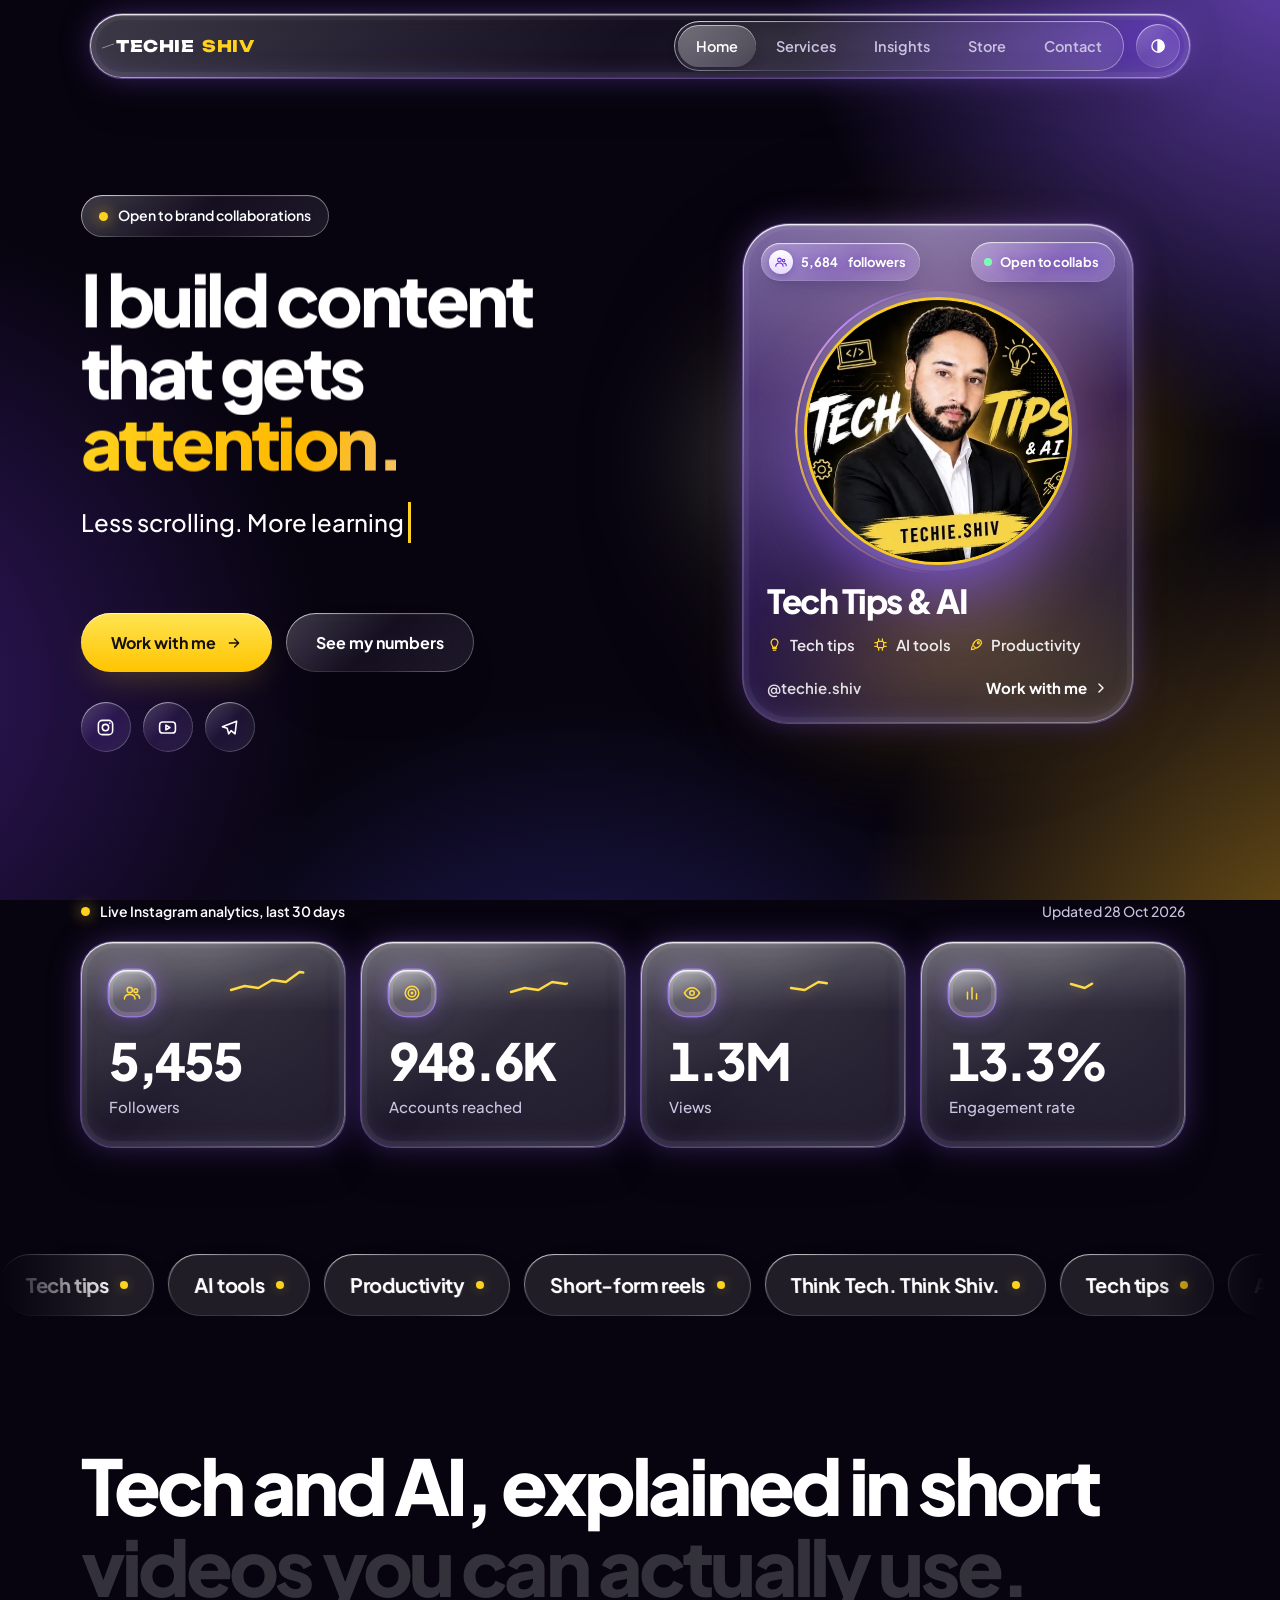
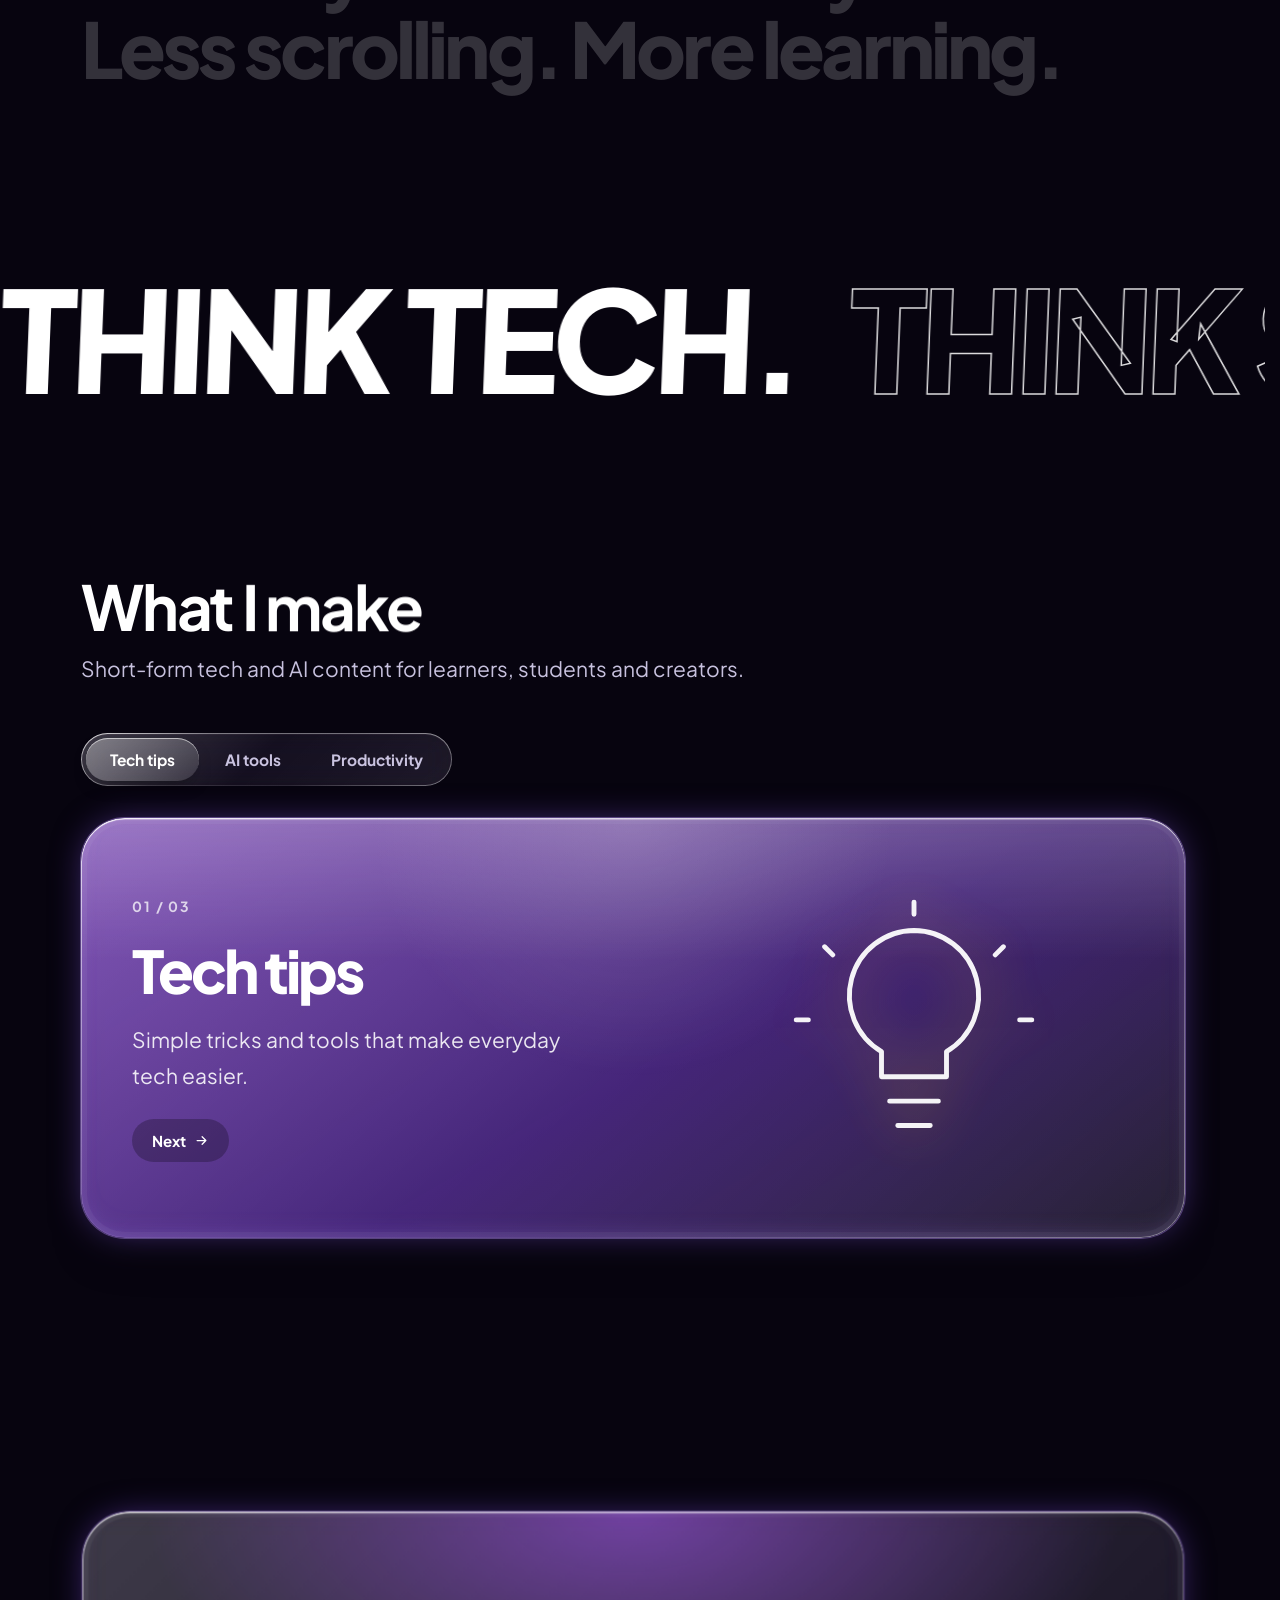
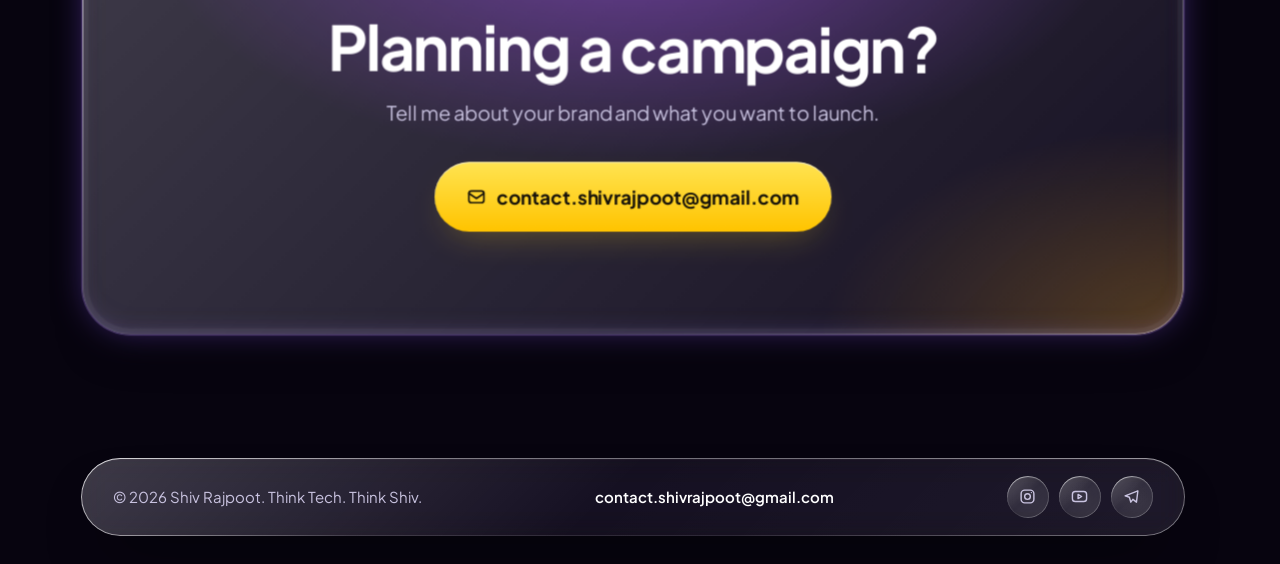
==== index.html @ 7a5e344d "Add files via upload" ====
<!DOCTYPE html>
<html lang="en" data-theme="dark">
<head>
<meta charset="UTF-8">
<meta name="viewport" content="width=device-width, initial-scale=1.0">
<title>TECHIE SHIV — Think Tech. Think Shiv.</title>
<meta name="description" content="Techie Shiv (Shiv Rajpoot) is a tech and AI content creator. Short-form tips, AI tools and productivity for learners, students and creators.">
<meta name="theme-color" content="#040208">
<meta name="author" content="Shiv Rajpoot">
<meta property="og:type" content="website">
<meta property="og:site_name" content="Techie Shiv">
<meta property="og:title" content="Techie Shiv — Think Tech. Think Shiv.">
<meta property="og:description" content="Tech and AI content creator. Short-form tips, AI tools and productivity. Open to brand collaborations.">
<meta name="twitter:card" content="summary">
<link rel="icon" href="[data-uri]">
<script type="application/ld+json">
{"@context":"https://schema.org","@type":"Person","name":"Shiv Rajpoot","alternateName":"Techie Shiv","jobTitle":"Tech and AI content creator",
 "description":"Tech and AI content creator sharing short-form tips, AI tools and productivity.",
 "sameAs":["https://www.instagram.com/techie.shiv/","https://www.youtube.com/@techie.shiv.","https://t.me/techie_shiv"]}
</script>

<link rel="preconnect" href="https://fonts.googleapis.com">
<link rel="preconnect" href="https://fonts.gstatic.com" crossorigin>
<link href="https://fonts.googleapis.com/css2?family=Plus+Jakarta+Sans:wght@400;500;600;700;800&family=Unbounded:wght@700;800&display=swap" rel="stylesheet">

<script>document.documentElement.className+=' js';</script>
<style>
/* ══════════ TOKENS ══════════ */
:root{
  --yellow:#FFD21F; --on-yellow:#15110A;
  --font:'Plus Jakarta Sans',system-ui,-apple-system,'Segoe UI',Roboto,sans-serif;
  --display:'Unbounded','Plus Jakarta Sans',system-ui,sans-serif;
  --wrap:1200px; --gutter:clamp(18px,5vw,48px);
  --ease:cubic-bezier(.22,.8,.22,1);
}
:root[data-theme="dark"]{
  --bg:#07040F; --bg2:#0B0714; --text:#FFFFFF; --muted:#C9C3E0; --purple:#8B5CF6; --accent:#FFD21F;
  --g1:rgba(255,255,255,.22); --g2:rgba(255,255,255,.055); --edge:rgba(255,255,255,.42);
  --card:rgba(255,255,255,.07); --card-b:rgba(255,255,255,.15); --pill:rgba(22,15,40,.5);
  --shadow:0 30px 60px -28px rgba(0,0,0,.8); --glow:rgba(139,92,246,.5); --glow-y:rgba(255,210,31,.32);
  --b1:rgba(157,107,255,1); --b2:rgba(217,70,239,.62); --b3:rgba(255,190,40,.72); --b4:rgba(70,95,255,.8);
  --tint-p:linear-gradient(150deg,rgba(176,108,255,.62),rgba(109,40,217,.42) 55%,rgba(255,255,255,.07));
  --tint-y:linear-gradient(150deg,rgba(255,214,64,.95),rgba(255,176,0,.88));
  --inkc:rgba(255,255,255,.3); --chart-a:#8B5CF6; --chart-b:#FFD21F;
}
:root[data-theme="light"]{
  --bg:#F5F1FF; --bg2:#ECE6FF; --text:#17122B; --muted:#5C5776; --purple:#6D28D9; --accent:#6D28D9;
  --g1:rgba(255,255,255,.82); --g2:rgba(255,255,255,.36); --edge:rgba(255,255,255,1);
  --card:rgba(255,255,255,.62); --card-b:rgba(80,50,160,.15); --pill:rgba(255,255,255,.66);
  --shadow:0 30px 60px -34px rgba(70,35,160,.42); --glow:rgba(109,40,217,.28); --glow-y:rgba(255,190,0,.4);
  --b1:rgba(167,139,250,.85); --b2:rgba(216,180,254,.75); --b3:rgba(253,224,71,.70); --b4:rgba(196,181,253,.8);
  --tint-p:linear-gradient(150deg,rgba(139,92,246,.88),rgba(109,40,217,.8) 60%,rgba(167,139,250,.7));
  --tint-y:linear-gradient(150deg,rgba(255,214,64,.98),rgba(255,184,0,.92));
  --inkc:rgba(40,20,110,.3); --chart-a:#6D28D9; --chart-b:#E5AE00;
}

/* ══════════ BASE ══════════ */
*{margin:0;padding:0;box-sizing:border-box}
html{-webkit-text-size-adjust:100%;overflow-x:clip;scroll-padding-top:90px}
html:not(.lenis){scroll-behavior:smooth}
html.lenis,html.lenis body{height:auto}
.lenis.lenis-smooth{scroll-behavior:auto!important}
.lenis.lenis-stopped{overflow:clip}
body{background:var(--bg);color:var(--text);font-family:var(--font);font-size:17px;line-height:1.7;overflow-x:hidden;min-height:100vh;
  display:flex;flex-direction:column;-webkit-font-smoothing:antialiased;transition:background .6s var(--ease),color .6s var(--ease)}
main{flex:1;position:relative;z-index:2}
img{max-width:100%;display:block}
a{color:inherit}
button{font-family:inherit}
::selection{background:rgba(139,92,246,.45);color:#fff}
:focus-visible{outline:3px solid var(--yellow);outline-offset:3px;border-radius:12px}
.wrap{max-width:var(--wrap);margin:0 auto;padding-inline:var(--gutter);position:relative}
h1,h2,h3{font-weight:700;letter-spacing:-.035em;line-height:1.08;text-wrap:balance}
h2{font-size:clamp(34px,5vw,62px);line-height:1.04}
h3{font-size:clamp(19px,1.9vw,24px);letter-spacing:-.02em;line-height:1.25}
p{text-wrap:pretty}
.lead{color:var(--muted);max-width:48ch;font-size:clamp(17px,1.7vw,21px);line-height:1.55}
.view[hidden]{display:none}
.off{display:none!important}
.skip{position:absolute;left:-999px;top:8px;z-index:500;background:var(--yellow);color:var(--on-yellow);padding:10px 16px;border-radius:10px;font-weight:700}
.skip:focus{left:12px}

/* ══════════ LIVING COLOUR FIELD (what the glass blurs) ══════════ */
.bg{position:fixed;inset:0;z-index:0;overflow:hidden;pointer-events:none;background:var(--bg);transition:background .6s var(--ease)}
.blob{position:absolute;border-radius:50%;will-change:translate,transform;
  translate:calc(var(--mx,0)*var(--k,24px)) calc(var(--my,0)*var(--k,24px) - var(--sy,0)*var(--s,.1)*1px)}
.b1{width:68vmax;height:68vmax;right:-24vmax;top:-28vmax;background:radial-gradient(circle,var(--b1),transparent 66%);--k:34px;--s:.16;animation:drift 28s ease-in-out infinite alternate}
.b2{width:58vmax;height:58vmax;left:-26vmax;top:34vh;background:radial-gradient(circle,var(--b2),transparent 66%);--k:-26px;--s:.08;animation:drift 34s ease-in-out infinite alternate-reverse}
.b3{width:50vmax;height:50vmax;right:-18vmax;bottom:-26vmax;background:radial-gradient(circle,var(--b3),transparent 66%);--k:22px;--s:.22;animation:drift 30s ease-in-out infinite alternate}
.b4{width:46vmax;height:46vmax;left:14vw;bottom:-30vmax;background:radial-gradient(circle,var(--b4),transparent 66%);--k:-18px;--s:.12;animation:drift 38s ease-in-out infinite alternate-reverse}
@keyframes drift{from{transform:translate(0,0) scale(1)}to{transform:translate(-5vmax,4vmax) scale(1.14)}}

/* ══════════ GLASS ══════════ */
.glass,.pill,.menu,.kpi,.tile,.product,.comment,.brief>div,.cta,.panel,.feat,.side,.handle,.status,.chips span,.chart-card,.row,.step,.seg,.links,#totop,.icon-btn,.ico,.btn-g{
  background:linear-gradient(135deg,var(--g1),var(--g2) 48%,rgba(255,255,255,.09));
  -webkit-backdrop-filter:blur(20px) saturate(180%);backdrop-filter:blur(20px) saturate(180%);
  box-shadow:inset 0 1px 1px var(--edge),inset 0 -1px 1px rgba(255,255,255,.07),var(--shadow);
}
.glass,.pill,.kpi,.tile,.product,.comment,.brief>div,.cta,.panel,.feat,.side,.handle,.status,.chart-card,.row,.step,.seg,.links,.chips span{position:relative}
.glass::before,.pill::before,.menu::before,.kpi::before,.tile::before,.product::before,.comment::before,.brief>div::before,.cta::before,.panel::before,.feat::before,.side::before,.handle::before,.status::before,.chips span::before,.chart-card::before,.row::before,.step::before,.seg::before,.links::before,#totop::before,.icon-btn::before,.ico::before,.btn-g::before{
  content:"";position:absolute;inset:0;border-radius:inherit;padding:1px;pointer-events:none;z-index:2;
  background:linear-gradient(140deg,rgba(255,255,255,.7),rgba(255,255,255,.08) 30%,rgba(255,255,255,.04) 62%,rgba(255,255,255,.38));
  -webkit-mask:linear-gradient(#000 0 0) content-box,linear-gradient(#000 0 0);-webkit-mask-composite:xor;mask:linear-gradient(#000 0 0) content-box exclude,linear-gradient(#000 0 0);mask-composite:exclude}
:root[data-theme="light"] .glass::before,:root[data-theme="light"] .pill::before,:root[data-theme="light"] .menu::before,:root[data-theme="light"] .kpi::before,:root[data-theme="light"] .tile::before,:root[data-theme="light"] .product::before,:root[data-theme="light"] .comment::before,:root[data-theme="light"] .brief>div::before,:root[data-theme="light"] .cta::before,:root[data-theme="light"] .panel::before,:root[data-theme="light"] .feat::before,:root[data-theme="light"] .side::before,:root[data-theme="light"] .handle::before,:root[data-theme="light"] .status::before,:root[data-theme="light"] .chips span::before,:root[data-theme="light"] .chart-card::before,:root[data-theme="light"] .row::before,:root[data-theme="light"] .step::before,:root[data-theme="light"] .seg::before,:root[data-theme="light"] .links::before{
  background:linear-gradient(140deg,#fff,rgba(120,80,220,.2) 35%,rgba(120,80,220,.1) 65%,rgba(255,255,255,.95))}
/* light that follows the pointer */
.glass::after,.kpi::after,.tile::after,.product::after,.comment::after,.brief>div::after,.panel::after,.feat::after,.row::after,.step::after,.cta::after,.pill::after{
  content:"";position:absolute;inset:0;border-radius:inherit;pointer-events:none;z-index:1;opacity:0;transition:opacity .5s var(--ease);
  background:radial-gradient(420px circle at var(--mx2,50%) var(--my2,0%),rgba(255,255,255,.2),transparent 62%)}
.glass:hover::after,.kpi:hover::after,.tile:hover::after,.product:hover::after,.comment:hover::after,.brief>div:hover::after,.panel:hover::after,.feat:hover::after,.row:hover::after,.step:hover::after,.cta:hover::after,.pill:hover::after{opacity:1}
.tint-p{background:var(--tint-p),linear-gradient(135deg,var(--g1),var(--g2))}
.tint-y{background:var(--tint-y);color:var(--on-yellow)}

/* ══════════ NAV ══════════ */
nav{position:fixed;top:14px;left:0;right:0;z-index:100;padding-inline:var(--gutter);pointer-events:none}
.pill{pointer-events:auto;max-width:1100px;margin:0 auto;height:64px;border-radius:999px;padding:0 10px 0 18px;display:flex;align-items:center;justify-content:space-between;gap:14px}
.logo{display:inline-flex;align-items:center;gap:.5em;text-decoration:none;white-space:nowrap;font-family:var(--display);font-weight:800;font-size:16px;letter-spacing:.035em;line-height:1}
.logo .mark{width:34px;height:34px;border-radius:50%;display:grid;place-items:center;margin-right:4px;background:linear-gradient(135deg,#FFE35C,#FFB800);box-shadow:0 8px 22px -6px var(--glow-y),inset 0 1px 0 rgba(255,255,255,.7);transition:transform .6s var(--ease)}
.logo .mark svg{width:18px;height:18px;fill:#15110A}
.logo:hover .mark{transform:rotate(-14deg) scale(1.08)}
.logo .lt{color:var(--text)}
.logo .ls{color:var(--yellow)}
:root[data-theme="light"] .logo .ls{color:#6D28D9}
.nav-r{display:flex;align-items:center;gap:clamp(8px,1.2vw,12px)}
.links{display:flex;gap:2px;padding:4px;border-radius:999px;box-shadow:inset 0 1px 1px var(--edge),inset 0 0 0 1px rgba(255,255,255,.05);-webkit-backdrop-filter:none;backdrop-filter:none;background:rgba(255,255,255,.06)}
:root[data-theme="light"] .links{background:rgba(109,40,217,.07)}
.ind{position:absolute;top:4px;bottom:4px;left:0;width:0;border-radius:999px;pointer-events:none;background:linear-gradient(145deg,rgba(255,255,255,.34),rgba(255,255,255,.12));box-shadow:inset 0 1px 0 rgba(255,255,255,.55),0 6px 16px -8px rgba(0,0,0,.5);transition:transform .7s var(--ease),width .7s var(--ease),opacity .4s;z-index:0}
:root[data-theme="light"] .ind{background:#fff;box-shadow:0 6px 18px -8px rgba(80,40,180,.4)}
.links a{position:relative;z-index:1;text-decoration:none;font-weight:600;font-size:14.5px;color:var(--muted);padding:9px 18px;border-radius:999px;transition:color .35s var(--ease)}
.links a:hover,.links a[aria-current="page"]{color:var(--text)}
.icon-btn{width:44px;height:44px;border-radius:50%;border:0;color:var(--text);display:grid;place-items:center;cursor:pointer;font-size:15px;position:relative;transition:background .3s}
.icon-btn:hover{background:rgba(255,255,255,.22)}
.burger{display:none}
.menu{display:none;position:fixed;top:90px;left:var(--gutter);right:var(--gutter);z-index:99;border-radius:30px;padding:8px 24px 14px}
.menu.open{display:block}
.menu a{display:block;padding:16px 0;border-bottom:1px solid var(--card-b);text-decoration:none;font-weight:700;font-size:20px;letter-spacing:-.02em}
.menu a:last-child{border-bottom:0}
.menu a[aria-current="page"]{color:var(--accent)}

/* ══════════ BUTTONS ══════════ */
.btn,.mail,.buy{display:inline-flex;align-items:center;justify-content:center;gap:10px;border:0;cursor:pointer;text-decoration:none;font-weight:700;border-radius:999px;position:relative;overflow:hidden;isolation:isolate;
  transition:background .4s var(--ease),box-shadow .4s var(--ease),scale .3s var(--ease)}
.btn{padding:16px 30px;font-size:16px}
.btn-y,.mail,.buy{background:linear-gradient(180deg,#FFE452,#FFC400);color:var(--on-yellow);box-shadow:0 14px 36px -14px var(--glow-y),inset 0 1px 0 rgba(255,255,255,.7)}
.btn-y:hover,.mail:hover,.buy:hover{box-shadow:0 18px 44px -12px var(--glow-y),inset 0 1px 0 rgba(255,255,255,.85)}
.btn-g{color:var(--text)}
.btn-g:hover{background:rgba(255,255,255,.22)}
.btn:active,.mail:active,.buy:active{scale:.96}
.btn-y::after,.mail::after,.buy::after{content:"";position:absolute;top:0;left:-70%;width:45%;height:100%;z-index:-1;pointer-events:none;background:linear-gradient(100deg,transparent,rgba(255,255,255,.7),transparent);transform:skewX(-20deg);transition:left 1s var(--ease)}
.btn-y:hover::after,.mail:hover::after,.buy:hover::after{left:135%}
.socials{display:flex;gap:12px}
.ico{width:50px;height:50px;border-radius:50%;display:grid;place-items:center;font-size:19px;text-decoration:none;position:relative;transition:color .3s var(--ease),background .3s}
.ico:hover{color:var(--accent);background:rgba(255,255,255,.22)}

/* ══════════ HERO ══════════ */
.hero{position:relative;min-height:100vh;min-height:100svh;display:flex;align-items:center;padding:clamp(112px,12vw,150px) 0 clamp(70px,8vw,110px)}
.hero-grid{display:grid;grid-template-columns:minmax(0,1.05fr) minmax(0,.95fr);gap:clamp(28px,5vw,72px);align-items:center;width:100%}
.status{display:inline-flex;align-items:center;gap:10px;padding:9px 18px;border-radius:999px;font-weight:600;font-size:14px;margin-bottom:26px}
.dot{width:9px;height:9px;border-radius:50%;background:var(--yellow);box-shadow:0 0 14px 3px var(--glow-y);animation:pulse 2.2s infinite}
@keyframes pulse{0%,100%{opacity:1}50%{opacity:.3}}
.hero h1{font-weight:800;letter-spacing:-.05em;line-height:1.0;font-size:clamp(46px,12vw,62px);margin-bottom:24px}
@media(min-width:900px){.hero h1{font-size:clamp(54px,5.6vw,84px)}}
.sw{display:inline-block;overflow:hidden;vertical-align:top;padding:.06em .03em .16em;margin:-.06em -.03em -.16em}
.sw-i{display:inline-block;will-change:transform}
.hero h1 .sw:last-child .sw-i{background:linear-gradient(100deg,#FFD21F 0%,#FFB800 30%,#E9D5FF 62%,#FFD21F 100%);background-size:240% 100%;-webkit-background-clip:text;background-clip:text;-webkit-text-fill-color:transparent;color:transparent;animation:shimmer 7s linear infinite}
:root[data-theme="light"] .hero h1 .sw:last-child .sw-i{background-image:linear-gradient(100deg,#6D28D9,#8B5CF6 35%,#D4A000 70%,#6D28D9)}
@keyframes shimmer{to{background-position:240% 0}}
.type{min-height:3.3em;font-size:clamp(18px,2vw,24px);font-weight:500;color:var(--muted);margin-bottom:32px;display:flex;align-items:flex-start}
.type span{border-right:3px solid var(--yellow);padding-right:4px;animation:caret .8s step-end infinite;color:var(--text)}
@keyframes caret{50%{border-color:transparent}}
.hero-actions{display:flex;flex-wrap:wrap;gap:14px;margin-bottom:30px}

/* featured portrait card (carousel look) */
.deck{position:relative;display:grid;place-items:center;min-height:clamp(440px,44vw,620px);perspective:1200px}
.ambient{position:absolute;width:92%;aspect-ratio:1;border-radius:50%;background:url("profile-round.png") center/cover;filter:blur(64px) saturate(1.7);opacity:.6;pointer-events:none}
.feat{position:relative;z-index:3;width:min(100%,390px);border-radius:46px;padding:18px 18px 22px;display:flex;flex-direction:column;gap:18px;will-change:transform}
.feat-top{display:flex;justify-content:space-between;align-items:center;position:relative;z-index:3}
.feat-count{display:inline-flex;align-items:center;gap:8px;padding:7px 14px 7px 8px;border-radius:999px;background:rgba(0,0,0,.28);font-size:13px;font-weight:700}
.feat-count i{width:24px;height:24px;border-radius:50%;display:grid;place-items:center;background:#fff;color:#7C3AED;font-size:11px}
.pill-w{background:#fff;color:#15110A;font-weight:700;font-size:13px;padding:7px 15px;border-radius:999px;box-shadow:0 6px 16px -6px rgba(0,0,0,.5)}
.feat-photo{position:relative;z-index:3;width:74%;margin:0 auto;aspect-ratio:1;border-radius:50%;overflow:hidden;background:#000;box-shadow:0 0 0 3px rgba(255,210,31,.95),0 0 0 9px rgba(255,255,255,.1),0 30px 70px -10px rgba(139,92,246,.8)}
.feat-photo img{width:100%;height:100%;object-fit:cover}
.feat-body{position:relative;z-index:3;padding:0 6px}
.feat-body h3{font-size:clamp(26px,2.6vw,34px);letter-spacing:-.045em;font-weight:800;margin-bottom:10px;color:#fff}
.feat-meta{display:flex;flex-wrap:wrap;gap:8px 18px;font-size:15px;font-weight:600;color:rgba(255,255,255,.9)}
.feat-meta span{display:inline-flex;align-items:center;gap:7px}
.feat-meta i{color:var(--yellow)}
.feat-foot{position:relative;z-index:3;display:flex;justify-content:space-between;align-items:center;padding:0 6px;font-weight:600;font-size:15px;color:rgba(255,255,255,.85)}
.feat-foot a{display:inline-flex;align-items:center;gap:6px;color:#fff;text-decoration:none;font-weight:700}
.feat-foot a:hover{color:var(--yellow)}
.side{position:absolute;z-index:2;width:44%;border-radius:36px;padding:20px 22px;display:flex;flex-direction:column;gap:2px;animation:floaty 8s ease-in-out infinite}
.side small{font-size:13px;color:var(--muted);font-weight:600}
.side b{font-size:clamp(24px,2.6vw,34px);font-weight:800;letter-spacing:-.04em;font-variant-numeric:tabular-nums}
.side i{width:38px;height:38px;border-radius:50%;display:grid;place-items:center;margin-bottom:10px;background:rgba(255,255,255,.14);color:var(--yellow);font-size:15px}
.side-l{left:-4%;top:12%;rotate:-7deg}
.side-r{right:-4%;bottom:10%;rotate:6deg;animation-delay:-4s}
@keyframes floaty{0%,100%{translate:0 0}50%{translate:0 -14px}}
.handle{display:inline-flex;align-items:center;gap:10px;padding:11px 20px;border-radius:999px;font-weight:600;font-size:15px;text-decoration:none}

/* ══════════ HOME SECTIONS ══════════ */
.home-sec{padding:clamp(64px,9vw,128px) 0;position:relative}
.kpi-strip{position:relative;z-index:3;padding-bottom:clamp(10px,3vw,30px)}
.kpi-head{display:flex;flex-wrap:wrap;justify-content:space-between;align-items:center;gap:8px 16px;margin-bottom:18px;font-size:14px;font-weight:600}
.live{display:inline-flex;align-items:center;gap:10px}
.updated{color:var(--muted);font-size:14px;margin-top:16px;font-weight:500}
.kpis{display:grid;grid-template-columns:repeat(4,minmax(0,1fr));gap:16px}
.kpi{display:flex;flex-direction:column;gap:6px;min-width:0;padding:clamp(20px,2.4vw,28px);border-radius:32px}
.k-ico{width:46px;height:46px;border-radius:50%;display:grid;place-items:center;margin-bottom:12px;background:rgba(255,255,255,.12);color:var(--accent);box-shadow:inset 0 1px 0 var(--edge);font-size:17px}
.kpi strong{font-weight:800;font-size:clamp(32px,4vw,54px);letter-spacing:-.045em;line-height:1.05;font-variant-numeric:tabular-nums}
.k-l{color:var(--muted);font-size:15px;font-weight:500}

.chips{overflow:hidden;padding:clamp(40px,6vw,80px) 0 0;-webkit-mask:linear-gradient(90deg,transparent,#000 9%,#000 91%,transparent);mask:linear-gradient(90deg,transparent,#000 9%,#000 91%,transparent)}
.chips-track{display:flex;gap:14px;width:max-content;animation:marquee 46s linear infinite}
.chips:hover .chips-track{animation-play-state:paused}
@keyframes marquee{to{transform:translateX(-50%)}}
.chips span{display:inline-flex;align-items:center;gap:12px;white-space:nowrap;padding:14px 26px;border-radius:999px;font-weight:700;font-size:clamp(16px,1.6vw,20px);letter-spacing:-.02em}
.chips span::after{content:"";width:8px;height:8px;border-radius:50%;background:var(--yellow);box-shadow:0 0 12px var(--glow-y);position:static;inset:auto;padding:0;background-clip:border-box;-webkit-mask:none;mask:none;z-index:auto}

.statement{padding:clamp(70px,10vw,150px) 0}
.big{font-size:clamp(34px,6vw,86px);font-weight:800;letter-spacing:-.05em;line-height:1.06;max-width:21ch;text-wrap:balance}
.big .wd{opacity:.18}

/* tabbed "what I make" */
.seg{display:inline-flex;gap:2px;padding:5px;border-radius:999px;margin-bottom:clamp(20px,3vw,32px);max-width:100%}
.seg-ind{position:absolute;top:5px;bottom:5px;left:0;width:0;border-radius:999px;background:linear-gradient(145deg,rgba(255,255,255,.36),rgba(255,255,255,.12));box-shadow:inset 0 1px 0 rgba(255,255,255,.6),0 8px 18px -8px rgba(0,0,0,.5);transition:transform .7s var(--ease),width .7s var(--ease);z-index:0}
:root[data-theme="light"] .seg-ind{background:#fff;box-shadow:0 8px 20px -8px rgba(80,40,180,.45)}
.seg button{position:relative;z-index:1;border:0;background:none;color:var(--muted);padding:12px 24px;border-radius:999px;font-weight:700;font-size:15.5px;cursor:pointer;white-space:nowrap;transition:color .3s var(--ease)}
.seg button[aria-selected="true"],.seg button:hover{color:var(--text)}
.panels{display:grid}
.panel{grid-area:1/1;border-radius:44px;padding:clamp(28px,4vw,56px);min-height:clamp(320px,38vw,420px);display:grid;grid-template-columns:minmax(0,1.1fr) minmax(0,.9fr);gap:28px;align-items:center;overflow:hidden;
  opacity:0;visibility:hidden;transform:translateY(20px) scale(.985);transition:opacity .6s var(--ease),transform .8s var(--ease),visibility .6s}
.panel.on{opacity:1;visibility:visible;transform:none}
.panel-num{font-weight:700;font-size:14px;letter-spacing:.14em;color:rgba(255,255,255,.75);margin-bottom:16px}
.panel h3{font-size:clamp(34px,4.6vw,64px);letter-spacing:-.05em;font-weight:800;margin-bottom:14px;color:#fff}
.panel p{font-size:clamp(17px,1.7vw,21px);color:rgba(255,255,255,.88);max-width:34ch;margin-bottom:26px}
.panel .next{display:inline-flex;align-items:center;gap:8px;border:0;cursor:pointer;color:#fff;font-weight:700;font-size:15px;padding:12px 20px;border-radius:999px;background:rgba(0,0,0,.25);transition:background .3s}
.panel .next:hover{background:rgba(0,0,0,.4)}
.panel-art{display:grid;place-items:center}
.panel-art svg{width:min(70%,260px);aspect-ratio:1;fill:none;stroke:#fff;stroke-width:1.2;stroke-linecap:round;stroke-linejoin:round;filter:drop-shadow(0 0 26px rgba(255,210,31,.6));opacity:.95}
.panel.y{color:var(--on-yellow)}
.panel.y h3,.panel.y p,.panel.y .panel-num{color:var(--on-yellow)}
.panel.y p{opacity:.8}.panel.y .panel-num{opacity:.7}
.panel.y .next{background:rgba(21,17,10,.12);color:var(--on-yellow)}
.panel.y .panel-art svg{stroke:var(--on-yellow);filter:none}

.cta{text-align:center;border-radius:48px;padding:clamp(48px,8vw,104px) clamp(20px,5vw,60px);overflow:hidden}
.cta::after{display:none}
.cta h2{max-width:16ch;margin:0 auto 18px}
.cta p{color:var(--muted);max-width:44ch;margin:0 auto 32px;font-size:clamp(17px,1.7vw,20px)}
.mail{padding:19px 32px;font-size:clamp(13px,3.6vw,19px);max-width:100%;overflow-wrap:anywhere}
.cta .socials{justify-content:center;margin-top:32px}
.cta-glow{background:radial-gradient(700px 360px at 50% 0%,rgba(168,85,247,.55),transparent 70%),radial-gradient(520px 300px at 100% 100%,rgba(255,176,32,.28),transparent 70%),linear-gradient(135deg,var(--g1),var(--g2))}

/* ══════════ PUMP: soft, single press-me nudge ══════════ */
@media (hover:hover) and (pointer:fine){
  .btn,.mail,.buy,.icon-btn,.ico,.links a,.seg button,.panel .next,.feat-foot a{transition:background .4s var(--ease),box-shadow .4s var(--ease),scale .55s cubic-bezier(.22,1.3,.36,1),color .3s}
  .btn:hover,.mail:hover,.buy:hover,.icon-btn:hover,.ico:hover,.panel .next:hover{scale:1.045}
  .links a:hover,.seg button:hover{scale:1.03}
}
.btn:active,.mail:active,.buy:active{scale:.97}
.btn-y,.mail{animation:beckon 4.5s ease-in-out infinite}
@keyframes beckon{0%,100%{box-shadow:0 14px 36px -14px var(--glow-y),0 0 0 0 rgba(255,210,31,0),inset 0 1px 0 rgba(255,255,255,.7)}50%{box-shadow:0 16px 40px -12px var(--glow-y),0 0 0 6px rgba(255,210,31,.09),inset 0 1px 0 rgba(255,255,255,.7)}}
.btn-y:hover,.mail:hover{animation:none}
/* cursor light */
#cglow{position:fixed;left:0;top:0;width:520px;height:520px;margin:-260px 0 0 -260px;border-radius:50%;pointer-events:none;z-index:1;opacity:0;transition:opacity .6s;mix-blend-mode:screen;
  background:radial-gradient(circle,rgba(167,120,255,.28),rgba(255,210,31,.08) 45%,transparent 68%)}
:root[data-theme="light"] #cglow{mix-blend-mode:multiply;background:radial-gradient(circle,rgba(139,92,246,.18),transparent 65%)}
@media (prefers-reduced-motion:reduce){.btn-y,.mail{animation:none!important}#cglow{display:none}}

/* ══════════ LIGHT THEME: real glass over rich colour ══════════ */
:root[data-theme="light"]{
  --bg:#DCCFFF; --bg2:#E9E0FF;
  --b1:rgba(124,77,255,.85); --b2:rgba(236,72,153,.5); --b3:rgba(255,196,40,.85); --b4:rgba(56,140,255,.7);
  --g1:rgba(255,255,255,.52); --g2:rgba(255,255,255,.14); --edge:rgba(255,255,255,.95);
  --shadow:0 24px 50px -22px rgba(76,29,149,.5),0 2px 6px rgba(76,29,149,.08);
}
:root[data-theme="light"] .glass,:root[data-theme="light"] .pill,:root[data-theme="light"] .kpi,:root[data-theme="light"] .tile,:root[data-theme="light"] .product,:root[data-theme="light"] .comment,:root[data-theme="light"] .brief>div,:root[data-theme="light"] .cta,:root[data-theme="light"] .panel,:root[data-theme="light"] .row,:root[data-theme="light"] .step,:root[data-theme="light"] .seg,:root[data-theme="light"] .links,:root[data-theme="light"] .chips span,:root[data-theme="light"] .status,:root[data-theme="light"] .chart-card,:root[data-theme="light"] .icon-btn,:root[data-theme="light"] .ico,:root[data-theme="light"] .btn-g,:root[data-theme="light"] #totop{
  background:linear-gradient(140deg,rgba(255,255,255,.62),rgba(255,255,255,.2) 55%,rgba(255,255,255,.34));
  -webkit-backdrop-filter:blur(22px) saturate(210%);backdrop-filter:blur(22px) saturate(210%)}
/* boot loader */
#veil.boot{display:block;opacity:1;pointer-events:auto}
#veil .ld{position:absolute;left:50%;top:50%;width:64px;height:64px;margin:-32px;border-radius:20px;display:grid;place-items:center;font-size:26px;color:#1b1400;
  background:linear-gradient(180deg,#FFE452,#FFC400);box-shadow:0 0 60px rgba(255,210,31,.45);animation:ldp 1.4s ease-in-out infinite}
@keyframes ldp{0%,100%{scale:.92;opacity:.85}50%{scale:1.06;opacity:1}}

/* ══════════ PERFORMANCE: static colour field, lighter glass ══════════ */
.blob{animation:none!important;will-change:auto}
.glass,.pill,.menu,.kpi,.tile,.product,.comment,.brief>div,.cta,.panel,.feat,.handle,.status,.chart-card,.row,.step,.seg,.links,#totop,.icon-btn,.ico,.btn-g{
  -webkit-backdrop-filter:blur(14px) saturate(170%);backdrop-filter:blur(14px) saturate(170%)}
.chips span{-webkit-backdrop-filter:none;backdrop-filter:none;background:rgba(255,255,255,.1)}
:root[data-theme="light"] .chips span{background:rgba(255,255,255,.5)}
#cglow{display:none!important}
.chips-track{will-change:transform}
/* light: coloured panels keep white-on-colour; others dark text */
:root[data-theme="light"] .panel.tint-p{background:var(--tint-p);-webkit-backdrop-filter:none;backdrop-filter:none}
:root[data-theme="light"] .panel.tint-y{background:var(--tint-y);-webkit-backdrop-filter:none;backdrop-filter:none}
@media (max-width:899px){
  .glass,.pill,.menu,.kpi,.tile,.product,.comment,.brief>div,.cta,.panel,.feat,.handle,.status,.chart-card,.row,.step,.seg,.links,#totop,.icon-btn,.ico,.btn-g{-webkit-backdrop-filter:blur(10px);backdrop-filter:blur(10px)}
}

/* ══════════ COLOUR BALANCE: purple is one accent, not the whole page ══════════ */
.b1{width:46vmax;height:46vmax;right:-14vmax;top:-18vmax}
.b2{width:40vmax;height:40vmax;left:-16vmax;top:30vh}
.b3{width:48vmax;height:48vmax;right:-14vmax;bottom:-20vmax}
.b4{width:40vmax;height:40vmax;left:20vw;bottom:-22vmax}
:root[data-theme="dark"]{--b1:rgba(139,92,246,.85);--b2:rgba(236,72,153,.40);--b3:rgba(255,196,32,.70);--b4:rgba(40,130,255,.55)}
:root[data-theme="light"]{--bg:#F6F2FC;--b1:rgba(139,92,246,.70);--b2:rgba(255,120,170,.55);--b3:rgba(255,200,50,.85);--b4:rgba(70,160,255,.60)}

/* ══════════ SOFT COLOUR FIELD: tints at the edges, no spots ══════════ */
.b1{width:90vmax;height:90vmax;right:-48vmax;top:-52vmax}
.b2{width:80vmax;height:80vmax;left:-52vmax;top:20vh}
.b3{width:90vmax;height:90vmax;right:-52vmax;bottom:-56vmax}
.b4{width:80vmax;height:80vmax;left:5vw;bottom:-62vmax}
.blob{background-size:100% 100%}
:root[data-theme="dark"]{--b1:rgba(139,92,246,.75);--b2:rgba(124,58,237,.38);--b3:rgba(255,190,32,.5);--b4:rgba(79,70,229,.45)}
:root[data-theme="light"]{--b1:rgba(139,92,246,.42);--b2:rgba(167,139,250,.32);--b3:rgba(255,205,70,.55);--b4:rgba(125,160,255,.35)}
/* featured card: translucent so the glass reads */
:root[data-theme="dark"] .feat{background:linear-gradient(150deg,rgba(168,120,255,.5),rgba(92,50,200,.34) 55%,rgba(255,255,255,.1))}
:root[data-theme="light"] .feat{background:linear-gradient(150deg,rgba(124,77,255,.8),rgba(91,50,210,.68) 60%,rgba(170,140,255,.55));box-shadow:inset 0 1px 1px rgba(255,255,255,.9),inset 0 -1px 2px rgba(255,255,255,.25),0 30px 60px -26px rgba(76,29,149,.55)}
.feat{-webkit-backdrop-filter:blur(18px) saturate(170%);backdrop-filter:blur(18px) saturate(170%)}
.feat-top .handle,.feat-top .status{background:rgba(255,255,255,.16)}
/* icons without a font file (inline SVG masks) */
i.fas,i.fab{font-style:normal;font-weight:400;display:inline-grid;place-items:center;vertical-align:-.14em;line-height:1;flex:none}
i.fas::before,i.fab::before{content:""!important;display:block;width:1.05em;height:1.05em;background:currentColor;-webkit-mask:var(--ic) center/contain no-repeat;mask:var(--ic) center/contain no-repeat}

/* ══════════ FEATURED CARD CHIPS: real glass ══════════ */
.feat-count,.pill-w{color:#fff!important;text-decoration:none;
  background:linear-gradient(135deg,rgba(255,255,255,.34),rgba(255,255,255,.1) 55%,rgba(255,255,255,.2))!important;
  -webkit-backdrop-filter:blur(14px) saturate(190%);backdrop-filter:blur(14px) saturate(190%);
  box-shadow:inset 0 1px 1px rgba(255,255,255,.75),inset 0 -1px 1px rgba(255,255,255,.12),0 10px 24px -12px rgba(30,10,80,.55)!important;
  text-shadow:0 1px 8px rgba(40,10,110,.35)}
.feat-count i{background:linear-gradient(180deg,#fff,#E7DBFF)!important;color:#6D28D9!important;box-shadow:0 2px 8px rgba(40,10,110,.3)}
.pill-w{display:inline-flex;align-items:center;gap:8px;padding:9px 16px 9px 13px;font-size:13px;font-weight:700;position:relative;overflow:hidden;
  transition:background .35s var(--ease),scale .5s cubic-bezier(.22,1.3,.36,1),box-shadow .35s}
.pill-w:hover{scale:1.045;background:linear-gradient(135deg,rgba(255,255,255,.5),rgba(255,255,255,.18) 55%,rgba(255,255,255,.3))!important}
.pill-w:active{scale:.97}
.pdot{width:8px;height:8px;border-radius:50%;background:#7CFFB2;box-shadow:0 0 0 0 rgba(124,255,178,.7);animation:pingdot 2s ease-out infinite}
@keyframes pingdot{0%{box-shadow:0 0 0 0 rgba(124,255,178,.65)}80%,100%{box-shadow:0 0 0 9px rgba(124,255,178,0)}}
/* click ripple */
.rip{position:absolute;border-radius:50%;pointer-events:none;background:rgba(255,255,255,.55);transform:scale(0);animation:rip .75s ease-out forwards;z-index:0}
@keyframes rip{to{transform:scale(1);opacity:0}}
.btn,.mail,.buy,.pill-w,.ico,.icon-btn{overflow:hidden}

@keyframes photoGlow{from{box-shadow:0 0 0 3px rgba(255,210,31,.95),0 0 0 9px rgba(255,255,255,.1),0 30px 70px -10px rgba(139,92,246,.7)}to{box-shadow:0 0 0 3px rgba(255,210,31,.95),0 0 0 14px rgba(255,255,255,.16),0 34px 90px -8px rgba(255,200,40,.5)}}

.feat.intro{-webkit-backdrop-filter:none!important;backdrop-filter:none!important}
.feat{will-change:transform;transform:translateZ(0)}

/* no layout jumps on load */
html{scrollbar-gutter:stable}
.type{height:3.3em;min-height:0}
.hero-copy{min-height:1px}
.feat-count,.pill-w{white-space:nowrap;flex:0 0 auto}
.feat-count b{font-variant-numeric:tabular-nums;display:inline-block;min-width:3.4ch;text-align:right}
.feat-top{gap:8px}
@media(max-width:420px){.feat-count{font-size:12px;padding-right:11px}.pill-w{font-size:12px;padding:8px 12px 8px 10px}}
[data-stat]{font-variant-numeric:tabular-nums}

/* ══════════ LIFE LAYER (transform/opacity only) ══════════ */
.photo-wrap{position:relative;z-index:3;width:74%;margin:0 auto}
.photo-wrap .feat-photo{width:100%;margin:0}
.spin{position:absolute;inset:-12px;border-radius:50%;z-index:0;pointer-events:none;
  background:conic-gradient(from 0deg,transparent 0 50%,rgba(255,210,31,.95) 72%,rgba(196,140,255,.95) 88%,transparent 100%);
  -webkit-mask:radial-gradient(farthest-side,transparent calc(100% - 3px),#000 calc(100% - 2px));mask:radial-gradient(farthest-side,transparent calc(100% - 3px),#000 calc(100% - 2px));
  animation:spinr 7s linear infinite}
@keyframes spinr{to{transform:rotate(360deg)}}
.orb{position:absolute;z-index:4;display:inline-flex;align-items:center;gap:8px;padding:10px 16px;border-radius:999px;font-weight:700;font-size:14px;white-space:nowrap;color:var(--text);
  background:linear-gradient(135deg,rgba(255,255,255,.34),rgba(255,255,255,.12));border:1px solid rgba(255,255,255,.45);box-shadow:0 14px 30px -14px rgba(40,10,110,.6),inset 0 1px 0 rgba(255,255,255,.6);
  animation:floaty 6s ease-in-out infinite;pointer-events:none}
:root[data-theme="dark"] .orb{background:linear-gradient(135deg,rgba(255,255,255,.2),rgba(255,255,255,.06));border-color:rgba(255,255,255,.28)}
.orb i{color:var(--yellow)}
:root[data-theme="light"] .orb i{color:#7C3AED}
.o1{left:-4%;top:12%}.o2{right:-6%;top:44%;animation-delay:-2s;animation-duration:7s}.o3{left:-2%;bottom:10%;animation-delay:-4s;animation-duration:8s}
@keyframes floaty{0%,100%{translate:0 0}50%{translate:0 -14px}}
@media(max-width:1100px){.o1{left:0}.o2{right:0}.o3{left:0}}
@media(max-width:899px){.orb{display:none}}
.mega{overflow:hidden;padding:clamp(24px,4vw,56px) 0;user-select:none}
.mega-track{display:flex;width:max-content;gap:.35em;font-weight:800;letter-spacing:-.05em;line-height:1;font-size:clamp(56px,11vw,170px);white-space:nowrap;animation:marquee 38s linear infinite reverse;will-change:transform}
.mega-track span{color:var(--text)}
.mega-track span.o{color:transparent;-webkit-text-stroke:1.5px var(--text);opacity:.85}
.mega-track span.y{color:var(--yellow)}
.kpi{overflow:hidden}
.spark{position:absolute;right:18px;top:20px;width:96px;height:38px;overflow:visible;pointer-events:none}
.spark path{fill:none;stroke:var(--yellow);stroke-width:2.4;stroke-linecap:round;stroke-linejoin:round;filter:drop-shadow(0 0 6px var(--glow-y))}
.spark .a{stroke:none;fill:url(#sg);opacity:.35}
:root[data-theme="light"] .spark path{stroke:#7C3AED;filter:none}
#cur,#cur2{position:fixed;left:0;top:0;pointer-events:none;z-index:500;border-radius:50%;opacity:0;transition:opacity .4s}
#cur{width:8px;height:8px;margin:-4px;background:var(--yellow)}
#cur2{width:38px;height:38px;margin:-19px;border:1.5px solid rgba(255,210,31,.7);transition:opacity .4s,width .35s var(--ease),height .35s var(--ease),margin .35s var(--ease),background .35s}
#cur2.hot{width:64px;height:64px;margin:-32px;background:rgba(255,210,31,.14)}
.rich .blob.b1{animation:drift 32s ease-in-out infinite alternate!important}
.rich .blob.b2{animation:drift 40s ease-in-out infinite alternate-reverse!important}
.rich .blob.b3{animation:drift 36s ease-in-out infinite alternate!important}
.rich .blob.b4{animation:drift 44s ease-in-out infinite alternate-reverse!important}
@media(prefers-reduced-motion:reduce){.spin,.orb,.mega-track{animation:none!important}}
.o1{left:2%;top:1%}.o2{right:-7%;top:42%}.o3{left:auto;right:4%;bottom:0}
@media(max-width:1100px){.o1{left:0}.o2{right:-2%}.o3{right:2%}}
/* coloured glass cards keep their colour in light mode too */
:root[data-theme="light"] .tint-p.tint-p{background:var(--tint-p)}
:root[data-theme="light"] .tint-y.tint-y{background:var(--tint-y)}

/* premium monogram logo */
.logo .mark{width:38px;height:38px;border-radius:12px;margin-right:6px;
  background:linear-gradient(145deg,#8B5CF6,#4C1D95 75%);
  box-shadow:0 10px 24px -8px rgba(124,58,237,.8),inset 0 1px 0 rgba(255,255,255,.45),inset 0 -6px 12px rgba(20,5,60,.35)}
.logo .mark svg{width:24px;height:24px;fill:none}
.logo:hover .mark{transform:rotate(-6deg) scale(1.06)}
#veil .ld{background:linear-gradient(145deg,#8B5CF6,#4C1D95 75%);box-shadow:0 0 70px rgba(139,92,246,.6);border-radius:22px}
#veil .ld svg{width:40px;height:40px}
.mega-track span.y{width:.2em;height:.2em;border-radius:50%;background:var(--yellow);align-self:center;box-shadow:0 0 30px var(--glow-y)}
/* coloured bento tiles in every theme */
:root[data-theme] .tile.t-a{background:var(--tint-p),linear-gradient(135deg,var(--g1),var(--g2));color:#fff}
:root[data-theme="light"] .tile.t-a{background:var(--tint-p)}
:root[data-theme] .tile.t-d{background:var(--tint-y);color:var(--on-yellow)}
:root[data-theme] .tile.t-a h3,:root[data-theme] .tile.t-a p{color:#fff}
:root[data-theme] .tile.t-d h3,:root[data-theme] .tile.t-d p{color:var(--on-yellow)}
:root[data-theme="light"] .tile:not(.t-a):not(.t-d) i{color:#6D28D9;background:rgba(109,40,217,.1)}
:root[data-theme="light"] .tile.t-a i{color:#fff;background:rgba(255,255,255,.2)}

/* flying profile photo */
#flyer{position:fixed;left:0;top:0;width:200px;height:200px;border-radius:50%;z-index:160;pointer-events:none;transform-origin:0 0;visibility:hidden;opacity:0;will-change:transform;
  box-shadow:0 0 0 6px rgba(255,210,31,.95),0 18px 50px -10px rgba(139,92,246,.8);background:#000;overflow:hidden}
#flyer img{width:100%;height:100%;object-fit:cover;display:block}
.logo .mark{transition:background .5s var(--ease),box-shadow .5s var(--ease),transform .6s var(--ease)}
.logo .mark svg{transition:opacity .4s var(--ease)}
.logo.has-photo .mark{background:transparent;box-shadow:none}
.logo.has-photo .mark svg{opacity:0}

/* nav photo: appears only after the page is scrolled */
.logo .mark{width:0;height:46px;margin-right:0;padding:0;opacity:0;scale:.6;overflow:hidden;border-radius:12px;background:linear-gradient(135deg,rgba(255,255,255,.4),rgba(255,255,255,.12));
  box-shadow:inset 0 1px 1px rgba(255,255,255,.7),0 10px 24px -10px rgba(76,29,149,.7);display:block;border:0;
  transition:width .8s var(--ease),margin .8s var(--ease),opacity .7s ease,scale .9s cubic-bezier(.22,1.2,.36,1)}
.logo .mark img{display:block;width:100%;height:100%;object-fit:cover;border-radius:inherit;padding:2px;border-radius:12px;box-sizing:border-box}
.logo.has-photo .mark{width:38px;margin-right:8px;opacity:1;scale:1}
.logo:hover .mark{transform:none}
#veil .ld{width:54px;height:54px;margin:-27px;border-radius:50%;background:none;box-shadow:none;border:3px solid rgba(255,255,255,.12);border-top-color:var(--yellow);animation:ldspin .9s linear infinite}
@keyframes ldspin{to{transform:rotate(360deg)}}

/* profile photo appears beside the name once the visitor scrolls */
.logo .ava{display:block;flex:none;overflow:hidden;position:relative;border-radius:12px;
  width:0;height:44px;margin-right:0;opacity:0;translate:-10px 0;scale:.7;
  box-shadow:0 8px 22px -8px rgba(76,29,149,.7),0 0 0 1px rgba(255,255,255,.55),inset 0 1px 0 rgba(255,255,255,.8);
  transition:width .9s cubic-bezier(.22,1,.36,1),margin .9s cubic-bezier(.22,1,.36,1),opacity .7s ease,translate .9s cubic-bezier(.22,1,.36,1),scale .9s cubic-bezier(.22,1,.36,1)}
.logo .ava img{width:100%;height:100%;object-fit:cover;object-position:50% 20%;display:block}
.logo .ava::after{content:"";position:absolute;inset:0;border-radius:inherit;pointer-events:none;
  background:linear-gradient(135deg,rgba(255,255,255,.4),rgba(255,255,255,0) 45%,rgba(255,255,255,.12));box-shadow:inset 0 0 0 1px rgba(255,255,255,.35)}
html.scrolled .logo .ava{width:34px;margin-right:10px;opacity:1;translate:0 0;scale:1}
.logo:hover .ava{scale:1.06}
@media(max-width:640px){.logo .ava{height:40px}html.scrolled .logo .ava{width:31px}}
#veil .ld{display:block;width:54px;height:54px;margin:-27px;border-radius:50%;background:none;box-shadow:none;border:3px solid rgba(255,210,31,.18);border-top-color:#FFD21F;animation:ldspin .9s linear infinite}
@keyframes ldspin{to{rotate:360deg}}
.logo .mark{display:none}

/* ══════════ NEON-RIM GLASS (thick bevel, purple glow, gloss) ══════════ */
.feat,.kpi,.tile,.cta,.product,.panel,.comment,.pill{
  box-shadow:
    inset 0 1.5px 1px rgba(255,255,255,.7),
    inset 0 0 0 6px rgba(255,255,255,.045),
    inset 0 -10px 26px -12px rgba(167,139,250,.35),
    0 0 0 1px rgba(190,150,255,.38),
    0 0 34px -6px rgba(139,92,246,.5),
    0 26px 50px -26px rgba(0,0,0,.75)}
:root[data-theme="light"] .feat,:root[data-theme="light"] .kpi,:root[data-theme="light"] .tile,:root[data-theme="light"] .cta,:root[data-theme="light"] .product,:root[data-theme="light"] .panel,:root[data-theme="light"] .comment,:root[data-theme="light"] .pill{
  box-shadow:
    inset 0 2px 1px rgba(255,255,255,.95),
    inset 0 0 0 6px rgba(255,255,255,.35),
    inset 0 -10px 24px -12px rgba(124,77,255,.25),
    0 0 0 1px rgba(150,110,255,.35),
    0 0 36px -8px rgba(124,77,255,.45),
    0 24px 48px -24px rgba(76,29,149,.45)}
/* soft top gloss, always on */
.feat::after,.kpi::after,.tile::after,.cta::after,.product::after,.panel::after{opacity:1;
  background:radial-gradient(420px circle at var(--mx2,50%) var(--my2,0%),rgba(255,255,255,.16),transparent 62%),linear-gradient(180deg,rgba(255,255,255,.2),rgba(255,255,255,0) 34%)}
:root[data-theme="light"] .feat::after,:root[data-theme="light"] .kpi::after,:root[data-theme="light"] .tile::after,:root[data-theme="light"] .cta::after,:root[data-theme="light"] .product::after,:root[data-theme="light"] .panel::after{
  background:radial-gradient(420px circle at var(--mx2,50%) var(--my2,0%),rgba(255,255,255,.35),transparent 62%),linear-gradient(180deg,rgba(255,255,255,.55),rgba(255,255,255,0) 36%)}
/* icon badges: glossy squircle with neon rim, like an app icon */
.tile i,.k-ico,.r-ico{border-radius:18px!important;position:relative;
  background:linear-gradient(160deg,rgba(255,255,255,.55),rgba(255,255,255,.14) 55%,rgba(196,160,255,.3))!important;
  box-shadow:inset 0 1.5px 1px rgba(255,255,255,.95),inset 0 0 0 4px rgba(255,255,255,.12),0 0 0 1.5px rgba(176,132,255,.7),0 0 22px -2px rgba(139,92,246,.75),0 12px 22px -12px rgba(0,0,0,.6)!important}
:root[data-theme="light"] .tile:not(.t-a):not(.t-d) i,:root[data-theme="light"] .k-ico,:root[data-theme="light"] .r-ico{
  background:linear-gradient(160deg,#fff,rgba(255,255,255,.7) 55%,rgba(210,190,255,.6))!important;color:#6D28D9;
  box-shadow:inset 0 2px 1px #fff,inset 0 0 0 4px rgba(255,255,255,.6),0 0 0 1.5px rgba(139,92,246,.6),0 0 22px -2px rgba(124,77,255,.55),0 12px 22px -12px rgba(76,29,149,.5)!important}
.tile.t-d i{box-shadow:inset 0 1.5px 1px rgba(255,255,255,.95),0 0 0 1.5px rgba(255,255,255,.7),0 0 22px -2px rgba(255,200,40,.8),0 12px 22px -12px rgba(120,70,0,.5)!important}

/* circular photo in nav */
.logo .ava{border-radius:50%!important;height:40px}
html.scrolled .logo .ava{width:40px}
.logo .ava::after{border-radius:50%}
@media(max-width:640px){.logo .ava{height:38px}html.scrolled .logo .ava{width:38px}}
/* touch devices: native scroll, lighter glass, no endless animations */
@media (hover:none),(pointer:coarse){
  .glass,.pill,.menu,.kpi,.tile,.product,.comment,.brief>div,.cta,.panel,.feat,.handle,.status,.chart-card,.row,.step,.seg,.links,#totop,.icon-btn,.ico,.btn-g,.feat-count,.pill-w{-webkit-backdrop-filter:blur(8px);backdrop-filter:blur(8px)}
  .btn-y,.mail{animation:none}
  .blob{animation:none!important}
  .feat,.kpi,.tile,.cta,.product,.panel,.comment,.pill{box-shadow:inset 0 1.5px 1px rgba(255,255,255,.6),0 0 0 1px rgba(170,130,255,.35),0 14px 28px -16px rgba(40,10,110,.5)}
  :root[data-theme="light"] .feat,:root[data-theme="light"] .kpi,:root[data-theme="light"] .tile,:root[data-theme="light"] .cta,:root[data-theme="light"] .product,:root[data-theme="light"] .panel,:root[data-theme="light"] .comment,:root[data-theme="light"] .pill{box-shadow:inset 0 2px 1px rgba(255,255,255,.9),0 0 0 1px rgba(150,110,255,.3),0 14px 28px -16px rgba(76,29,149,.4)}
  .chips-track,.mega-track{animation-duration:60s}
  .photo-wrap .spin{animation-duration:10s}
}
/* photo spins + pops into place when the visitor starts scrolling */
.logo .ava{scale:.3;rotate:-110deg;translate:0 0;
  transition:width .9s cubic-bezier(.22,1,.36,1),margin .9s cubic-bezier(.22,1,.36,1),opacity .55s ease,scale 1.1s cubic-bezier(.34,1.56,.64,1),rotate 1.1s cubic-bezier(.22,1,.36,1)}
html.scrolled .logo .ava{scale:1;rotate:0deg}
.logo .ava img{object-position:50% 50%}

/* ══════════ INNER PAGES ══════════ */
.page{padding:clamp(124px,14vw,176px) 0 clamp(72px,10vw,120px);position:relative}
.page-head{display:flex;flex-direction:column;gap:16px;margin-bottom:clamp(36px,5vw,68px)}
.sub{font-size:clamp(22px,2.4vw,30px);letter-spacing:-.03em;font-weight:700;margin:clamp(52px,7vw,92px) 0 24px}
#catalog>.sub:first-child{margin-top:0}
.updated{color:var(--muted);font-size:14px;margin-top:16px;font-weight:500}

.rows{display:grid;grid-template-columns:repeat(3,minmax(0,1fr));gap:16px}
.row{display:flex;gap:18px;align-items:flex-start;padding:clamp(22px,2.6vw,30px);border-radius:32px}
.r-ico{flex:0 0 52px;width:52px;height:52px;border-radius:50%;display:grid;place-items:center;background:rgba(255,255,255,.13);color:var(--accent);font-size:19px;box-shadow:inset 0 1px 0 var(--edge)}
.row h3{font-size:clamp(20px,2vw,25px);letter-spacing:-.035em;margin-bottom:4px}
.row p{color:var(--muted);font-size:16px;line-height:1.5}
.comments{display:grid;grid-template-columns:repeat(2,minmax(0,1fr));gap:16px}
.comment{display:flex;gap:16px;align-items:flex-start;padding:24px;border-radius:32px}
.av{flex:0 0 46px;width:46px;height:46px;border-radius:50%;display:grid;place-items:center;font-weight:800;font-size:18px;color:var(--on-yellow);background:linear-gradient(135deg,#FFE35C,#FFB800)}
.comment b{display:block;font-size:15px}
.comment p{font-size:16px;line-height:1.55}

.bento{display:grid;grid-template-columns:repeat(6,minmax(0,1fr));gap:16px}
.tile{overflow:hidden;border-radius:40px;padding:clamp(26px,3vw,40px);min-height:clamp(240px,26vw,310px);display:flex;flex-direction:column;justify-content:space-between;gap:26px}
.tile>*{position:relative;z-index:3}
.tile i{width:56px;height:56px;border-radius:50%;display:grid;place-items:center;font-size:21px;background:rgba(255,255,255,.14);box-shadow:inset 0 1px 0 var(--edge)}
.tile h3{font-size:clamp(24px,2.8vw,36px);letter-spacing:-.045em;font-weight:800;margin-bottom:6px}
.tile p{color:var(--muted);font-size:16.5px}
.t-a{grid-column:span 4;background:var(--tint-p),linear-gradient(135deg,var(--g1),var(--g2));color:#fff}
.t-a p{color:rgba(255,255,255,.88)}
.t-b,.t-c{grid-column:span 2}
.t-d{grid-column:span 4;background:var(--tint-y);color:var(--on-yellow)}
.t-d p{color:rgba(21,17,10,.78)}
.t-d i{background:rgba(21,17,10,.1);box-shadow:none}
.after{margin-top:clamp(32px,4vw,52px);display:flex;flex-wrap:wrap;gap:14px;align-items:center}

/* how we work: glass list rows */
.process{margin-top:clamp(70px,9vw,130px)}
.steps{list-style:none;display:grid;gap:14px;margin-top:28px;max-width:860px}
.step{display:flex;align-items:center;gap:clamp(14px,2vw,22px);padding:clamp(16px,2vw,22px) clamp(18px,2.4vw,28px) clamp(16px,2vw,22px) clamp(14px,1.6vw,18px);border-radius:999px}
.step .n{flex:0 0 clamp(48px,5vw,60px);width:clamp(48px,5vw,60px);height:clamp(48px,5vw,60px);border-radius:50%;display:grid;place-items:center;font-weight:800;font-size:15px;
  background:rgba(255,255,255,.09);box-shadow:inset 0 0 0 3px var(--yellow),0 0 28px -4px var(--glow-y)}
.step div{flex:1;min-width:0}
.step h3{font-size:clamp(19px,2vw,24px);margin-bottom:2px}
.step p{color:var(--muted);font-size:15.5px;line-height:1.45}
.step>i{color:var(--muted);transition:transform .4s var(--ease),color .3s}
.step:hover>i{transform:translateX(4px);color:var(--accent)}

.brief{display:grid;grid-template-columns:repeat(4,minmax(0,1fr));gap:16px;margin-top:clamp(28px,4vw,48px)}
.brief>div{padding:26px;border-radius:32px}
.brief i{color:var(--accent);margin-bottom:12px;font-size:19px;display:block}
.brief h3{font-size:18px;margin-bottom:4px}
.brief p{color:var(--muted);font-size:15px}

/* store */
.products{display:grid;grid-template-columns:repeat(2,minmax(0,1fr));gap:14px}
.product{display:flex;flex-direction:column;min-width:0;border-radius:30px;overflow:hidden}
.thumb{position:relative;aspect-ratio:3/4;background:radial-gradient(circle at 50% 40%,rgba(255,255,255,.95) 0%,rgba(222,208,255,.9) 100%);margin:8px 8px 0;border-radius:24px;overflow:hidden}
.thumb img{position:absolute;inset:14px;width:calc(100% - 28px);height:calc(100% - 28px);object-fit:contain;filter:drop-shadow(0 14px 20px rgba(40,10,90,.3));transition:transform .9s var(--ease)}
.product:hover .thumb img{transform:scale(1.06) rotate(-1.5deg)}
.p-body{padding:14px;display:flex;flex-direction:column;flex:1;gap:6px;min-width:0;position:relative;z-index:3}
.p-tag{font-size:12px;font-weight:700;color:var(--accent)}
.p-name{font-weight:700;font-size:14.5px;line-height:1.35;letter-spacing:-.01em;display:-webkit-box;-webkit-line-clamp:3;-webkit-box-orient:vertical;overflow:hidden}
.p-desc{color:var(--muted);font-size:13px;line-height:1.5;flex:1;display:-webkit-box;-webkit-line-clamp:3;-webkit-box-orient:vertical;overflow:hidden}
.p-foot{display:flex;flex-direction:column;align-items:stretch;gap:10px;margin-top:8px}
.price{font-weight:800;font-size:22px;line-height:1;letter-spacing:-.03em}
.price s{font-weight:500;font-size:13px;color:var(--muted);margin-left:6px;letter-spacing:0}
.buy{padding:11px 14px;font-size:14px;white-space:nowrap;gap:8px}
.note{margin-top:30px;color:var(--muted);font-size:15px;display:flex;gap:10px;align-items:flex-start}
.note i{margin-top:5px;color:var(--accent)}
@media(min-width:620px){.products{grid-template-columns:repeat(3,minmax(0,1fr));gap:18px}.p-body{padding:18px;gap:8px}.p-name{font-size:16px}.p-desc{font-size:14px}.price{font-size:24px}}
@media(min-width:1000px){.products{grid-template-columns:repeat(5,minmax(0,1fr))}.p-body{padding:16px}.p-name{font-size:15px}.p-desc{font-size:13.5px}}

/* chart (hidden for now, kept ready) */
.chart-card{padding:clamp(18px,2.4vw,28px);border-radius:34px}
.chart{position:relative;width:100%;min-height:220px}
.chart svg{display:block;width:100%;overflow:visible;touch-action:pan-y}
.chart-empty{min-height:220px;display:flex;flex-direction:column;gap:10px;align-items:center;justify-content:center;text-align:center;padding:20px;color:var(--muted);border:1px dashed var(--card-b);border-radius:22px}
.chart-empty[hidden]{display:none}
.chart-empty i{font-size:26px;color:var(--accent)}
.chart:not(.go) .line{stroke-dasharray:1;stroke-dashoffset:1}
.chart.go .line{stroke-dasharray:1;stroke-dashoffset:0;animation:drawline 1.9s cubic-bezier(.4,0,.2,1)}
@keyframes drawline{from{stroke-dashoffset:1}to{stroke-dashoffset:0}}
.chart:not(.go) .area{opacity:0}
.chart.go .area{opacity:1;animation:fadein 1.4s .4s backwards}
@keyframes fadein{from{opacity:0}}
.chart-tip{position:absolute;left:0;top:0;pointer-events:none;opacity:0;transition:opacity .15s;white-space:nowrap;z-index:5;padding:8px 12px;border-radius:12px;font-size:13px;font-weight:600;line-height:1.4;background:var(--pill);border:1px solid var(--card-b);-webkit-backdrop-filter:blur(10px);backdrop-filter:blur(10px)}
.chart-tip small{display:block;color:var(--muted);font-weight:500}
.chart-meta{display:flex;flex-wrap:wrap;gap:14px 44px;margin-top:20px;padding-top:20px;border-top:1px solid var(--card-b)}
.chart-meta[hidden]{display:none}
.chart-meta small{display:block;color:var(--muted);font-size:13px;font-weight:500}
.chart-meta b{font-size:20px;font-weight:700;letter-spacing:-.01em}

/* ══════════ FOOTER ══════════ */
footer{position:relative;z-index:2;padding:clamp(20px,4vw,50px) 0 28px}
.foot{display:flex;flex-wrap:wrap;gap:18px 24px;align-items:center;justify-content:space-between;padding:18px clamp(20px,3vw,32px);border-radius:999px;color:var(--muted);font-size:15px}
.foot a.mailto{color:var(--text);font-weight:600;text-decoration:none}
.foot a.mailto:hover{color:var(--accent)}
.foot .socials{gap:10px}
.foot .ico{width:42px;height:42px;font-size:17px}

/* ══════════ UI LAYERS ══════════ */
#progress{position:fixed;top:0;left:0;right:0;height:3px;z-index:200;transform-origin:0 50%;transform:scaleX(0);background:linear-gradient(90deg,var(--purple),var(--yellow))}
#totop{position:fixed;right:clamp(14px,3vw,28px);bottom:clamp(14px,3vw,28px);width:54px;height:54px;border-radius:50%;border:0;padding:0;cursor:pointer;z-index:95;color:var(--text);opacity:0;visibility:hidden;translate:0 16px;transition:opacity .4s,translate .5s var(--ease),visibility .4s}
#totop.show{opacity:1;visibility:visible;translate:0 0}
#totop svg{position:absolute;inset:0;width:100%;height:100%;transform:rotate(-90deg);z-index:3}
#totop circle{fill:none;stroke-width:3;stroke-linecap:round}
#totop .trk{stroke:rgba(255,255,255,.14)}
#totop .bar{stroke:var(--yellow);stroke-dasharray:138.2;stroke-dashoffset:138.2}
#totop i{position:relative;z-index:3;font-size:16px}

.js .reveal{opacity:0;transform:translateY(40px);transition:opacity 1.1s var(--ease),transform 1.1s var(--ease)}
.js .reveal.in{opacity:1;transform:none}
.js .stagger:not(.in)>*{opacity:0}
.stagger.in>*{animation:rise 1.1s var(--ease) backwards;animation-delay:calc(var(--i,0)*100ms)}
@keyframes rise{from{opacity:0;transform:translateY(34px)}}

/* ══════════ RESPONSIVE ══════════ */
@media(max-width:899px){
  .links{display:none}
  .burger{display:grid}
  .hero{min-height:0;padding-top:112px}
  .hero-grid{grid-template-columns:minmax(0,1fr)}
  .deck{order:-1;min-height:0;padding:10px 0 20px}
  .feat{width:min(100%,330px);border-radius:40px}
  .side{display:none}
  .kpis{grid-template-columns:repeat(2,minmax(0,1fr))}
  .rows{grid-template-columns:minmax(0,1fr)}
  .comments{grid-template-columns:minmax(0,1fr)}
  .brief{grid-template-columns:repeat(2,minmax(0,1fr))}
  .panel{grid-template-columns:minmax(0,1fr);padding:30px 26px;border-radius:38px}
  .panel-art{display:none}
  .seg{display:flex;overflow-x:auto}
  .seg button{padding:12px 18px;flex:1}
  .foot{border-radius:34px;justify-content:center;text-align:center}
  .glass,.pill,.kpi,.tile,.product,.comment,.brief>div,.cta,.panel,.feat,.side,.handle,.status,.chips span,.chart-card,.row,.step,.seg,#totop,.icon-btn,.ico,.btn-g{-webkit-backdrop-filter:blur(18px) saturate(180%);backdrop-filter:blur(18px) saturate(180%)}
}
@media(max-width:640px){
  body{font-size:16px}
  .bento{grid-template-columns:minmax(0,1fr)}
  .t-a,.t-b,.t-c,.t-d{grid-column:auto}
  .tile{min-height:0}
  .hero-actions .btn{flex:1 1 100%}
  .mail{padding:16px 20px;gap:10px}
  .pill{height:60px}
  .step{border-radius:36px}
  .step>i{display:none}
}
@media(max-width:380px){.logo{font-size:14px}.logo .mark{width:30px;height:30px}}
@media(prefers-reduced-motion:reduce){
  *,*::before,*::after{animation:none!important;transition:none!important;scroll-behavior:auto!important}
  .panel{transition:none!important}
}

.side{display:none!important}.sec-top{margin-bottom:clamp(28px,4vw,48px)}
.sec-top .lead{margin-top:14px}
#veil{position:fixed;inset:0;z-index:300;display:none;opacity:0;pointer-events:none;background:var(--bg)}

/* icons */
i.fa-arrow-right{--ic:url("data:image/svg+xml,%3Csvg xmlns='http://www.w3.org/2000/svg' viewBox='0 0 24 24' fill='none' stroke='%23000' stroke-width='2' stroke-linecap='round' stroke-linejoin='round'%3E%3Cpath d='M5 12h14M13 6l6 6-6 6'/%3E%3C/svg%3E")}
i.fa-chevron-right{--ic:url("data:image/svg+xml,%3Csvg xmlns='http://www.w3.org/2000/svg' viewBox='0 0 24 24' fill='none' stroke='%23000' stroke-width='2' stroke-linecap='round' stroke-linejoin='round'%3E%3Cpath d='M9 6l6 6-6 6'/%3E%3C/svg%3E")}
i.fa-arrow-up{--ic:url("data:image/svg+xml,%3Csvg xmlns='http://www.w3.org/2000/svg' viewBox='0 0 24 24' fill='none' stroke='%23000' stroke-width='2' stroke-linecap='round' stroke-linejoin='round'%3E%3Cpath d='M12 19V5M6 11l6-6 6 6'/%3E%3C/svg%3E")}
i.fa-bars{--ic:url("data:image/svg+xml,%3Csvg xmlns='http://www.w3.org/2000/svg' viewBox='0 0 24 24' fill='none' stroke='%23000' stroke-width='2' stroke-linecap='round' stroke-linejoin='round'%3E%3Cpath d='M4 7h16M4 12h16M4 17h16'/%3E%3C/svg%3E")}
i.fa-xmark{--ic:url("data:image/svg+xml,%3Csvg xmlns='http://www.w3.org/2000/svg' viewBox='0 0 24 24' fill='none' stroke='%23000' stroke-width='2' stroke-linecap='round' stroke-linejoin='round'%3E%3Cpath d='M6 6l12 12M18 6L6 18'/%3E%3C/svg%3E")}
i.fa-microchip{--ic:url("data:image/svg+xml,%3Csvg xmlns='http://www.w3.org/2000/svg' viewBox='0 0 24 24' fill='none' stroke='%23000' stroke-width='2' stroke-linecap='round' stroke-linejoin='round'%3E%3Crect x='7' y='7' width='10' height='10' rx='2'/%3E%3Cpath d='M9 3v4M15 3v4M9 17v4M15 17v4M3 9h4M3 15h4M17 9h4M17 15h4'/%3E%3C/svg%3E")}
i.fa-chart-simple{--ic:url("data:image/svg+xml,%3Csvg xmlns='http://www.w3.org/2000/svg' viewBox='0 0 24 24' fill='none' stroke='%23000' stroke-width='2' stroke-linecap='round' stroke-linejoin='round'%3E%3Cpath d='M6 20V11M12 20V5M18 20v-7'/%3E%3C/svg%3E")}
i.fa-bullseye{--ic:url("data:image/svg+xml,%3Csvg xmlns='http://www.w3.org/2000/svg' viewBox='0 0 24 24' fill='none' stroke='%23000' stroke-width='2' stroke-linecap='round' stroke-linejoin='round'%3E%3Ccircle cx='12' cy='12' r='9'/%3E%3Ccircle cx='12' cy='12' r='5'/%3E%3Ccircle cx='12' cy='12' r='1'/%3E%3C/svg%3E")}
i.fa-youtube{--ic:url("data:image/svg+xml,%3Csvg xmlns='http://www.w3.org/2000/svg' viewBox='0 0 24 24' fill='none' stroke='%23000' stroke-width='2' stroke-linecap='round' stroke-linejoin='round'%3E%3Crect x='2' y='5' width='20' height='14' rx='4'/%3E%3Cpath d='M10 9l5 3-5 3z'/%3E%3C/svg%3E")}
i.fa-telegram-plane{--ic:url("data:image/svg+xml,%3Csvg xmlns='http://www.w3.org/2000/svg' viewBox='0 0 24 24' fill='none' stroke='%23000' stroke-width='2' stroke-linecap='round' stroke-linejoin='round'%3E%3Cpath d='M21 4L3 11l6 2 2 7 3-4 5 4z'/%3E%3C/svg%3E")}
i.fa-instagram{--ic:url("data:image/svg+xml,%3Csvg xmlns='http://www.w3.org/2000/svg' viewBox='0 0 24 24' fill='none' stroke='%23000' stroke-width='2' stroke-linecap='round' stroke-linejoin='round'%3E%3Crect x='3' y='3' width='18' height='18' rx='5'/%3E%3Ccircle cx='12' cy='12' r='4'/%3E%3Cpath d='M17.5 6.5h.01'/%3E%3C/svg%3E")}
i.fa-video{--ic:url("data:image/svg+xml,%3Csvg xmlns='http://www.w3.org/2000/svg' viewBox='0 0 24 24' fill='none' stroke='%23000' stroke-width='2' stroke-linecap='round' stroke-linejoin='round'%3E%3Crect x='2' y='6' width='14' height='12' rx='3'/%3E%3Cpath d='M16 10l6-3v10l-6-3'/%3E%3C/svg%3E")}
i.fa-users{--ic:url("data:image/svg+xml,%3Csvg xmlns='http://www.w3.org/2000/svg' viewBox='0 0 24 24' fill='none' stroke='%23000' stroke-width='2' stroke-linecap='round' stroke-linejoin='round'%3E%3Ccircle cx='9' cy='8' r='3.5'/%3E%3Cpath d='M2 20c0-4 3-6 7-6s7 2 7 6'/%3E%3Ccircle cx='17' cy='9' r='2.5'/%3E%3Cpath d='M17 14c3 0 5 2 5 5'/%3E%3C/svg%3E")}
i.fa-user-group{--ic:url("data:image/svg+xml,%3Csvg xmlns='http://www.w3.org/2000/svg' viewBox='0 0 24 24' fill='none' stroke='%23000' stroke-width='2' stroke-linecap='round' stroke-linejoin='round'%3E%3Ccircle cx='9' cy='8' r='3.5'/%3E%3Cpath d='M2 20c0-4 3-6 7-6s7 2 7 6'/%3E%3Ccircle cx='17' cy='9' r='2.5'/%3E%3Cpath d='M17 14c3 0 5 2 5 5'/%3E%3C/svg%3E")}
i.fa-eye{--ic:url("data:image/svg+xml,%3Csvg xmlns='http://www.w3.org/2000/svg' viewBox='0 0 24 24' fill='none' stroke='%23000' stroke-width='2' stroke-linecap='round' stroke-linejoin='round'%3E%3Cpath d='M2 12s4-7 10-7 10 7 10 7-4 7-10 7S2 12 2 12z'/%3E%3Ccircle cx='12' cy='12' r='3'/%3E%3C/svg%3E")}
i.fa-envelope{--ic:url("data:image/svg+xml,%3Csvg xmlns='http://www.w3.org/2000/svg' viewBox='0 0 24 24' fill='none' stroke='%23000' stroke-width='2' stroke-linecap='round' stroke-linejoin='round'%3E%3Crect x='3' y='5' width='18' height='14' rx='3'/%3E%3Cpath d='M3 8l9 6 9-6'/%3E%3C/svg%3E")}
i.fa-tag{--ic:url("data:image/svg+xml,%3Csvg xmlns='http://www.w3.org/2000/svg' viewBox='0 0 24 24' fill='none' stroke='%23000' stroke-width='2' stroke-linecap='round' stroke-linejoin='round'%3E%3Cpath d='M3 12V4h8l10 10-8 8z'/%3E%3Ccircle cx='7.5' cy='8.5' r='0.6'/%3E%3C/svg%3E")}
i.fa-rocket{--ic:url("data:image/svg+xml,%3Csvg xmlns='http://www.w3.org/2000/svg' viewBox='0 0 24 24' fill='none' stroke='%23000' stroke-width='2' stroke-linecap='round' stroke-linejoin='round'%3E%3Cpath d='M5 15c-1 3-1 5-1 5s2 0 5-1M14 4c4 0 6 2 6 6-2 4-5 7-9 8l-5-5c1-4 4-7 8-9z'/%3E%3Ccircle cx='15' cy='9' r='1.5'/%3E%3C/svg%3E")}
i.fa-lightbulb{--ic:url("data:image/svg+xml,%3Csvg xmlns='http://www.w3.org/2000/svg' viewBox='0 0 24 24' fill='none' stroke='%23000' stroke-width='2' stroke-linecap='round' stroke-linejoin='round'%3E%3Cpath d='M9 18h6M10 21h4M12 3a6 6 0 0 0-4 10c1 1 1 2 1 3h6c0-1 0-2 1-3a6 6 0 0 0-4-10z'/%3E%3C/svg%3E")}
i.fa-indian-rupee-sign{--ic:url("data:image/svg+xml,%3Csvg xmlns='http://www.w3.org/2000/svg' viewBox='0 0 24 24' fill='none' stroke='%23000' stroke-width='2' stroke-linecap='round' stroke-linejoin='round'%3E%3Cpath d='M7 5h11M7 9h11M7 5c6 0 6 8 0 8l8 7'/%3E%3C/svg%3E")}
i.fa-graduation-cap{--ic:url("data:image/svg+xml,%3Csvg xmlns='http://www.w3.org/2000/svg' viewBox='0 0 24 24' fill='none' stroke='%23000' stroke-width='2' stroke-linecap='round' stroke-linejoin='round'%3E%3Cpath d='M2 9l10-5 10 5-10 5zM6 11v5c3 3 9 3 12 0v-5'/%3E%3C/svg%3E")}
i.fa-gem{--ic:url("data:image/svg+xml,%3Csvg xmlns='http://www.w3.org/2000/svg' viewBox='0 0 24 24' fill='none' stroke='%23000' stroke-width='2' stroke-linecap='round' stroke-linejoin='round'%3E%3Cpath d='M6 3h12l4 6-10 12L2 9zM2 9h20M9 3l3 6 3-6'/%3E%3C/svg%3E")}
i.fa-film{--ic:url("data:image/svg+xml,%3Csvg xmlns='http://www.w3.org/2000/svg' viewBox='0 0 24 24' fill='none' stroke='%23000' stroke-width='2' stroke-linecap='round' stroke-linejoin='round'%3E%3Crect x='3' y='3' width='18' height='18' rx='3'/%3E%3Cpath d='M7 3v18M17 3v18M3 8h4M3 12h4M3 16h4M17 8h4M17 12h4M17 16h4'/%3E%3C/svg%3E")}
i.fa-circle-info{--ic:url("data:image/svg+xml,%3Csvg xmlns='http://www.w3.org/2000/svg' viewBox='0 0 24 24' fill='none' stroke='%23000' stroke-width='2' stroke-linecap='round' stroke-linejoin='round'%3E%3Ccircle cx='12' cy='12' r='9'/%3E%3Cpath d='M12 11v5M12 8h.01'/%3E%3C/svg%3E")}
i.fa-circle-half-stroke{--ic:url("data:image/svg+xml,%3Csvg xmlns='http://www.w3.org/2000/svg' viewBox='0 0 24 24' fill='none' stroke='%23000' stroke-width='2' stroke-linecap='round' stroke-linejoin='round'%3E%3Ccircle cx='12' cy='12' r='9'/%3E%3Cpath d='M12 3a9 9 0 0 1 0 18z' fill='%23000'/%3E%3C/svg%3E")}
i.fa-chart-line{--ic:url("data:image/svg+xml,%3Csvg xmlns='http://www.w3.org/2000/svg' viewBox='0 0 24 24' fill='none' stroke='%23000' stroke-width='2' stroke-linecap='round' stroke-linejoin='round'%3E%3Cpath d='M3 3v18h18M7 15l4-4 3 3 6-7'/%3E%3C/svg%3E")}
i.fa-calendar-days{--ic:url("data:image/svg+xml,%3Csvg xmlns='http://www.w3.org/2000/svg' viewBox='0 0 24 24' fill='none' stroke='%23000' stroke-width='2' stroke-linecap='round' stroke-linejoin='round'%3E%3Crect x='3' y='5' width='18' height='16' rx='3'/%3E%3Cpath d='M3 10h18M8 3v4M16 3v4'/%3E%3C/svg%3E")}
i.fa-bullhorn{--ic:url("data:image/svg+xml,%3Csvg xmlns='http://www.w3.org/2000/svg' viewBox='0 0 24 24' fill='none' stroke='%23000' stroke-width='2' stroke-linecap='round' stroke-linejoin='round'%3E%3Cpath d='M3 10v4l4 1 11 5V4L7 9H4zM7 15l1 5'/%3E%3C/svg%3E")}
</style>
</head>

<body>
<div class="bg" aria-hidden="true"><div class="blob b1"></div><div class="blob b2"></div><div class="blob b3"></div><div class="blob b4"></div></div>
<div id="veil" class="boot" aria-hidden="true"><div class="ld"></div></div>

<button id="totop" type="button" aria-label="Back to top"><svg viewBox="0 0 48 48" aria-hidden="true"><circle class="trk" cx="24" cy="24" r="22"/><circle class="bar" cx="24" cy="24" r="22"/></svg><i class="fas fa-arrow-up"></i></button>

<svg width="0" height="0" style="position:absolute" aria-hidden="true"><defs>
  <symbol id="i-bulb" viewBox="0 0 64 64"><path d="M32 8a16 16 0 0 0-8 29.8V44h16v-6.2A16 16 0 0 0 32 8z"/><path d="M26 50h12M28 56h8M32 1v3M10 12l2 2M54 12l-2 2M3 30h3M58 30h3"/></symbol>
  <symbol id="i-rocket" viewBox="0 0 64 64"><path d="M32 6c8 6 12 16 10 28H22C20 22 24 12 32 6z"/><circle cx="32" cy="24" r="4"/><path d="M22 34l-8 10 10-2M42 34l8 10-10-2M28 44l4 12 4-12"/></symbol>
  <symbol id="i-chip" viewBox="0 0 64 64"><rect x="18" y="18" width="28" height="28" rx="3"/><rect x="26" y="26" width="12" height="12"/><path d="M24 10v8M32 10v8M40 10v8M24 46v8M32 46v8M40 46v8M10 24h8M10 32h8M10 40h8M46 24h8M46 32h8M46 40h8"/></symbol>
</defs></svg>

<div id="progress" aria-hidden="true"></div>
<a class="skip" href="#main">Skip to content</a>
<nav>
  <div class="pill">
    <a class="logo" href="#/home" aria-label="Techie Shiv, home"><span class="ava" aria-hidden="true"><img src="[data-uri]" alt="" width="40" height="40" decoding="async"></span><span class="lt">TECHIE</span><span class="ls">SHIV</span></a>
    <div class="nav-r">
      <div class="links" id="links">
        <span class="ind" aria-hidden="true"></span>
        <a href="#/home" data-route="home">Home</a>
        <a href="#/services" data-route="services">Services</a>
        <a href="#/insights" data-route="insights">Insights</a>
        <a href="#/store" data-route="store">Store</a>
        <a href="#/contact" data-route="contact">Contact</a>
      </div>
      <button class="icon-btn" id="themeToggle" type="button" aria-label="Switch light and dark theme"><i class="fas fa-circle-half-stroke"></i></button>
      <button class="icon-btn burger" id="burger" type="button" aria-label="Open menu" aria-expanded="false"><i class="fas fa-bars"></i></button>
    </div>
  </div>
</nav>

<div class="menu" id="menu">
  <a href="#/home" data-route="home">Home</a>
  <a href="#/services" data-route="services">Services</a>
  <a href="#/insights" data-route="insights">Insights</a>
  <a href="#/store" data-route="store">Store</a>
  <a href="#/contact" data-route="contact">Contact</a>
</div>

<main id="main" tabindex="-1">

<!-- ═════════ HOME ═════════ -->
<div class="view" id="view-home" data-desc="Techie Shiv (Shiv Rajpoot) is a tech and AI content creator. Short-form tips, AI tools and productivity for learners, students and creators." data-title="Techie Shiv">
  <header class="hero">
    <div class="wrap hero-grid">
      <div class="hero-copy">
        <div class="status"><span class="dot"></span>Open to brand collaborations</div>
        <h1>I build content that gets attention.</h1>
        <div class="type" aria-live="off"><span id="typewriter"></span></div>
        <div class="hero-actions">
          <a class="btn btn-y" href="#/services">Work with me <i class="fas fa-arrow-right"></i></a>
          <a class="btn btn-g" href="#/insights">See my numbers</a>
        </div>
        <div class="socials">
          <a class="ico" href="https://www.instagram.com/techie.shiv/" target="_blank" rel="noopener" aria-label="Instagram" title="Instagram"><i class="fab fa-instagram"></i></a>
          <a class="ico" href="https://www.youtube.com/@techie.shiv." target="_blank" rel="noopener" aria-label="YouTube" title="YouTube"><i class="fab fa-youtube"></i></a>
          <a class="ico" href="https://t.me/techie_shiv" target="_blank" rel="noopener" aria-label="Telegram" title="Telegram"><i class="fab fa-telegram-plane"></i></a>
        </div>
      </div>
      <div class="deck">
        <div class="ambient" aria-hidden="true"></div>
        <div class="side side-l"><i class="fas fa-bullseye"></i><small>Reach · 30 days</small><b data-stat="reach" data-format="compact" data-val="355800">355.8K</b></div>
        <article class="feat tint-p">
          <div class="feat-top">
            <span class="feat-count"><i class="fas fa-user-group"></i><b data-stat="followers" data-format="full" data-val="3875">3,875</b>&nbsp;followers</span>
            <a class="pill-w" href="#/contact"><span class="pdot"></span>Open to collabs</a>
          </div>
          <div class="photo-wrap"><span class="spin"></span><div class="feat-photo"><img src="[data-uri]" width="600" height="600" decoding="async" fetchpriority="high" alt="Shiv Rajpoot, Techie Shiv"></div></div>
          <div class="feat-body">
            <h3>Tech Tips &amp; AI</h3>
            <div class="feat-meta"><span><i class="fas fa-lightbulb"></i>Tech tips</span><span><i class="fas fa-microchip"></i>AI tools</span><span><i class="fas fa-rocket"></i>Productivity</span></div>
          </div>
          <div class="feat-foot"><span>@techie.shiv</span><a href="#/services">Work with me <i class="fas fa-chevron-right"></i></a></div>
        </article>
        <div class="side side-r"><i class="fas fa-chart-simple"></i><small>Engagement rate</small><b data-stat="engagement" data-format="percent" data-val="10.7">10.7%</b></div>
      </div>
    </div>
  </header>

  <section class="kpi-strip" id="home-stats">
    <div class="wrap">
      <div class="kpi-head"><span class="live"><span class="dot"></span>Live Instagram analytics, last 30 days</span><span class="updated" style="margin:0">Updated <span class="stats-updated">regularly</span></span></div>
      <div class="kpis">
        <div class="kpi"><span class="k-ico"><i class="fas fa-users"></i></span><strong data-stat="followers" data-format="full" data-val="3875">3,875</strong><span class="k-l">Followers</span></div>
        <div class="kpi"><span class="k-ico"><i class="fas fa-bullseye"></i></span><strong data-stat="reach" data-format="compact" data-val="355800">355.8K</strong><span class="k-l">Accounts reached</span></div>
        <div class="kpi"><span class="k-ico"><i class="fas fa-eye"></i></span><strong data-stat="views" data-format="compact" data-val="423300">423.3K</strong><span class="k-l">Views</span></div>
        <div class="kpi"><span class="k-ico"><i class="fas fa-chart-simple"></i></span><strong data-stat="engagement" data-format="percent" data-val="10.7">10.7%</strong><span class="k-l">Engagement rate</span></div>
      </div>
    </div>
  </section>

  <div class="chips" aria-hidden="true"><div class="chips-track"><span>Tech tips</span><span>AI tools</span><span>Productivity</span><span>Short-form reels</span><span>Think Tech. Think Shiv.</span><span>Tech tips</span><span>AI tools</span><span>Productivity</span><span>Short-form reels</span><span>Think Tech. Think Shiv.</span><span>Tech tips</span><span>AI tools</span><span>Productivity</span><span>Short-form reels</span><span>Think Tech. Think Shiv.</span><span>Tech tips</span><span>AI tools</span><span>Productivity</span><span>Short-form reels</span><span>Think Tech. Think Shiv.</span></div></div>

  <section class="statement">
    <div class="wrap">
      <p class="big" id="bigline">Tech and AI, explained in short videos you can actually use. Less scrolling. More learning.</p>
    </div>
  </section>

  <section class="mega" aria-hidden="true"><div class="mega-track"><span>THINK TECH.</span><span class="o">THINK SHIV.</span><span class="y"></span><span>THINK TECH.</span><span class="o">THINK SHIV.</span><span class="y"></span><span>THINK TECH.</span><span class="o">THINK SHIV.</span><span class="y"></span><span>THINK TECH.</span><span class="o">THINK SHIV.</span><span class="y"></span></div></section>
  <section class="home-sec">
    <div class="wrap">
      <div class="sec-top">
        <h2>What I make</h2>
        <p class="lead">Short-form tech and AI content for learners, students and creators.</p>
      </div>
      <div class="seg" id="seg" role="tablist" aria-label="What I make">
        <span class="seg-ind" aria-hidden="true"></span>
        <button type="button" role="tab" aria-selected="true">Tech tips</button>
        <button type="button" role="tab" aria-selected="false" tabindex="-1">AI tools</button>
        <button type="button" role="tab" aria-selected="false" tabindex="-1">Productivity</button>
      </div>
      <div class="panels">
        <article class="panel tint-p on" role="tabpanel"><div><div class="panel-num">01 / 03</div><h3>Tech tips</h3><p>Simple tricks and tools that make everyday tech easier.</p><button class="next" type="button">Next <i class="fas fa-arrow-right"></i></button></div><div class="panel-art" aria-hidden="true"><svg viewBox="0 0 64 64"><use href="#i-bulb"/></svg></div></article>
        <article class="panel tint-p" role="tabpanel" aria-hidden="true"><div><div class="panel-num">02 / 03</div><h3>AI tools</h3><p>Hands-on looks at the AI tools worth your time.</p><button class="next" type="button">Next <i class="fas fa-arrow-right"></i></button></div><div class="panel-art" aria-hidden="true"><svg viewBox="0 0 64 64"><use href="#i-chip"/></svg></div></article>
        <article class="panel tint-y y" role="tabpanel" aria-hidden="true"><div><div class="panel-num">03 / 03</div><h3>Productivity</h3><p>Things I wish I knew earlier, to learn faster and do more.</p><button class="next" type="button">Next <i class="fas fa-arrow-right"></i></button></div><div class="panel-art" aria-hidden="true"><svg viewBox="0 0 64 64"><use href="#i-rocket"/></svg></div></article>
      </div>
    </div>
  </section>

  <section class="home-sec">
    <div class="wrap">
      <div class="cta cta-glow glass">
        <h2>Planning a campaign?</h2>
        <p>Tell me about your brand and what you want to launch.</p>
        <a class="mail" href="mailto:contact.shivrajpoot@gmail.com?subject=Brand%20collaboration%20enquiry"><i class="fas fa-envelope"></i>contact.shivrajpoot@gmail.com</a>
      </div>
    </div>
  </section>
</div>

<!-- ═════════ SERVICES ═════════ -->
<div class="view" id="view-services" data-desc="Brand promotions, UGC, tech content and creator branding by Techie Shiv." data-title="Services" hidden>
  <section class="page">
    <div class="wrap">
      <div class="page-head">
        <h2>What I can do for your brand</h2>
        <p class="lead">Short-form content made for tech and AI audiences.</p>
      </div>
      <div class="bento">
        <div class="tile t-a"><i class="fas fa-bullhorn"></i><div><h3>Brand promotions</h3><p>Promote products through engaging creator content.</p></div></div>
        <div class="tile t-b"><i class="fas fa-video"></i><div><h3>UGC content</h3><p>Short-form, modern user-generated content.</p></div></div>
        <div class="tile t-c"><i class="fas fa-microchip"></i><div><h3>Tech content</h3><p>Educational tech and AI content strategy.</p></div></div>
        <div class="tile t-d"><i class="fas fa-gem"></i><div><h3>Creator branding</h3><p>Build a strong online presence with a premium identity.</p></div></div>
      </div>
      <div class="process">
        <h3 class="sub">How we work together</h3>
        <ol class="steps" id="steps">
          <li class="step"><span class="n">01</span><div><h3>Brief</h3><p>You share the product, the goal and the audience.</p></div><i class="fas fa-chevron-right" aria-hidden="true"></i></li>
          <li class="step"><span class="n">02</span><div><h3>Concept</h3><p>I shape the idea and script in my own style.</p></div><i class="fas fa-chevron-right" aria-hidden="true"></i></li>
          <li class="step"><span class="n">03</span><div><h3>Create</h3><p>Short-form video made for tech and AI audiences.</p></div><i class="fas fa-chevron-right" aria-hidden="true"></i></li>
          <li class="step"><span class="n">04</span><div><h3>Publish</h3><p>It goes live on my channels.</p></div><i class="fas fa-chevron-right" aria-hidden="true"></i></li>
          <li class="step"><span class="n">05</span><div><h3>Report</h3><p>You get the numbers from the campaign.</p></div><i class="fas fa-chevron-right" aria-hidden="true"></i></li>
        </ol>
      </div>
      <div class="after">
        <a class="btn btn-y" href="#/contact">Start a project <i class="fas fa-arrow-right"></i></a>
        <a class="btn btn-g" href="#/insights">See my numbers</a>
      </div>
    </div>
  </section>
</div>

<!-- ═════════ INSIGHTS ═════════ -->
<div class="view" id="view-insights" data-desc="Live Instagram analytics for @techie.shiv: followers, reach, views and engagement over the last 30 days." data-title="Insights" hidden>
  <section class="page">
    <div class="wrap">
      <div class="page-head">
        <h2>Insights, last 30 days</h2>
        <p class="lead">Live Instagram numbers for @techie.shiv.</p>
      </div>
      <div class="kpis">
  <div class="kpi"><span class="k-ico"><i class="fas fa-users"></i></span><strong data-stat="followers" data-format="full" data-val="3875">3,875</strong><span class="k-l">Followers</span></div>
  <div class="kpi"><span class="k-ico"><i class="fas fa-bullseye"></i></span><strong data-stat="reach" data-format="compact" data-val="355800">355.8K</strong><span class="k-l">Accounts reached</span></div>
  <div class="kpi"><span class="k-ico"><i class="fas fa-eye"></i></span><strong data-stat="views" data-format="compact" data-val="423300">423.3K</strong><span class="k-l">Views</span></div>
  <div class="kpi"><span class="k-ico"><i class="fas fa-chart-simple"></i></span><strong data-stat="engagement" data-format="percent" data-val="10.7">10.7%</strong><span class="k-l">Engagement rate</span></div>
</div>
      <p class="updated">Updated <span class="stats-updated">regularly</span>.</p>

      <h3 class="sub off">Daily reach</h3><!-- hidden for now: remove class "off" to show again -->
      <div class="chart-card off">
        <div class="chart" data-chart="daily_reach">
          <div class="chart-empty"><i class="fas fa-chart-line"></i><span>The daily reach chart appears after the next automatic stats update.</span></div>
        </div>
        <div class="chart-meta" hidden></div>
      </div>

      <h3 class="sub">Who watches</h3>
      <div class="rows">
        <div class="row"><span class="r-ico"><i class="fas fa-microchip"></i></span><div><h3>Tech learners</h3><p>People learning AI tools and productivity.</p></div></div>
        <div class="row"><span class="r-ico"><i class="fas fa-graduation-cap"></i></span><div><h3>Students</h3><p>Students looking for career and skill growth.</p></div></div>
        <div class="row"><span class="r-ico"><i class="fas fa-video"></i></span><div><h3>Creators</h3><p>Content creators improving reach and editing.</p></div></div>
      </div>

      <h3 class="sub">From the comments</h3>
      <div class="comments">
        <div class="comment"><div class="av" aria-hidden="true">T</div><div><b>techmodee</b><p>Smart and easy to understand reels.</p></div></div>
        <div class="comment"><div class="av" aria-hidden="true">A</div><div><b>ankit_ankk</b><p>Useful things for creators. Keep going 🔥</p></div></div>
        <div class="comment"><div class="av" aria-hidden="true">I</div><div><b>iam_shubham</b><p>Your explanation level is completely clean and incredible. Loved it!</p></div></div>
        <div class="comment"><div class="av" aria-hidden="true">G</div><div><b>growth_matrix</b><p>Highly qualitative content blueprint. Pure value additions.</p></div></div>
      </div>
    </div>
  </section>
</div>

<!-- ═════════ STORE ═════════ -->
<div class="view" id="view-store" data-desc="Books recommended by Techie Shiv. Affiliate links." data-title="Store" hidden>
  <section class="page">
    <div class="wrap">
      <div class="page-head">
        <h2>Store</h2>
        <p class="lead">Books I recommend. Tap Buy now to open the seller's page.</p>
      </div>
      <div id="catalog">
      <h3 class="sub" style="margin-top:0">Books</h3>
      <div class="products">

        <article class="product">
          <div class="thumb">
            <img src="Zero to One.png" loading="lazy" decoding="async" onerror="this.onerror=null; this.src='https://raw.githubusercontent.com/iShivRajpoot/iShivRajpoot.github.io/main/Zero%20to%20One.png';" alt="Zero to One book cover">
          </div>
          <div class="p-body">
            <div class="p-tag">Book</div>
            <div class="p-name">Zero to One: Notes on Start Ups, or How to Build the Future</div>
            <p class="p-desc">Peter Thiel's startup blueprint. Essential reading for modern creators and digital entrepreneurs.</p>
            <div class="p-foot">
              <div class="price">₹283<s>₹499</s></div>
              <a class="buy" href="https://bitli.in/JTDobJx" target="_blank" rel="noopener sponsored">Buy now <i class="fas fa-arrow-right"></i></a>
            </div>
          </div>
        </article>

        <article class="product">
          <div class="thumb">
            <img src="The Hard Thing about Hard Thing.png" loading="lazy" decoding="async" onerror="this.onerror=null; this.src='https://raw.githubusercontent.com/iShivRajpoot/iShivRajpoot.github.io/main/The%20Hard%20Thing%20about%20Hard%20Thing.png';" alt="The Hard Thing About Hard Things book cover">
          </div>
          <div class="p-body">
            <div class="p-tag">Book</div>
            <div class="p-name">The Hard Thing About Hard Things by Ben Horowitz</div>
            <p class="p-desc">Honest management lessons and startup leadership stories from Silicon Valley.</p>
            <div class="p-foot">
              <div class="price">₹275<s>₹599</s></div>
              <a class="buy" href="https://www.amazon.in/Hard-Thing-about-Building-Business/dp/3443952003/" target="_blank" rel="noopener sponsored">Buy now <i class="fas fa-arrow-right"></i></a>
            </div>
          </div>
        </article>

      </div>
      </div>
      <p class="note"><i class="fas fa-circle-info"></i><span>These are affiliate links. I earn a commission at no extra cost to you.</span></p>
    </div>
  </section>
</div>

<!-- ═════════ CONTACT ═════════ -->
<div class="view" id="view-contact" data-desc="Work with Techie Shiv. Brand deals, UGC and tech campaigns." data-title="Contact" hidden>
  <section class="page">
    <div class="wrap">
      <div class="cta">
        <h2>Let's make something people watch</h2>
        <p>Brand deals, UGC or a tech campaign. Send the details and I'll reply.</p>
        <a class="mail" href="mailto:contact.shivrajpoot@gmail.com?subject=Brand%20collaboration%20enquiry"><i class="fas fa-envelope"></i>contact.shivrajpoot@gmail.com</a>
        <div class="socials">
          <a class="ico" href="https://www.instagram.com/techie.shiv/" target="_blank" rel="noopener" aria-label="Instagram" title="Instagram"><i class="fab fa-instagram"></i></a>
          <a class="ico" href="https://www.youtube.com/@techie.shiv." target="_blank" rel="noopener" aria-label="YouTube" title="YouTube"><i class="fab fa-youtube"></i></a>
          <a class="ico" href="https://t.me/techie_shiv" target="_blank" rel="noopener" aria-label="Telegram" title="Telegram"><i class="fab fa-telegram-plane"></i></a>
        </div>
      </div>
      <div class="brief">
        <div><i class="fas fa-tag"></i><h3>Brand and product</h3><p>Who you are and what you want to promote.</p></div>
        <div><i class="fas fa-film"></i><h3>Content you need</h3><p>Reels, stories, UGC or a tech explainer.</p></div>
        <div><i class="fas fa-calendar-days"></i><h3>Timeline</h3><p>Launch date and posting window.</p></div>
        <div><i class="fas fa-indian-rupee-sign"></i><h3>Budget</h3><p>A range helps me reply with a clear plan.</p></div>
      </div>
    </div>
  </section>
</div>

</main>

<footer>
  <div class="wrap">
    <div class="foot glass">
      <span>© 2026 Shiv Rajpoot. Think Tech. Think Shiv.</span>
      <a class="mailto" href="mailto:contact.shivrajpoot@gmail.com">contact.shivrajpoot@gmail.com</a>
      <div class="socials">
        <a class="ico" href="https://www.instagram.com/techie.shiv/" target="_blank" rel="noopener" aria-label="Instagram" title="Instagram"><i class="fab fa-instagram"></i></a>
        <a class="ico" href="https://www.youtube.com/@techie.shiv." target="_blank" rel="noopener" aria-label="YouTube" title="YouTube"><i class="fab fa-youtube"></i></a>
        <a class="ico" href="https://t.me/techie_shiv" target="_blank" rel="noopener" aria-label="Telegram" title="Telegram"><i class="fab fa-telegram-plane"></i></a>
      </div>
    </div>
  </div>
</footer>

<script src="gsap.min.js"></script>
<script src="ScrollTrigger.min.js"></script>
<script src="lenis.min.js"></script>
<script>
/* ── THEME ── */
(function(){
  var root=document.documentElement, saved=null;
  try{ saved=localStorage.getItem('theme'); }catch(e){}
  if(saved==='light'||saved==='dark') root.setAttribute('data-theme',saved);
  document.getElementById('themeToggle').addEventListener('click',function(){
    var next=root.getAttribute('data-theme')==='dark'?'light':'dark';
    root.setAttribute('data-theme',next);
    try{ localStorage.setItem('theme',next); }catch(e){}
  });
})();


/* ── TYPEWRITER ── */
(function(){
  var el=document.getElementById('typewriter');
  var phrases=["Less scrolling. More learning","Tech, AI & things worth knowing","Sharing things I wish I knew earlier"];
  if(window.matchMedia('(prefers-reduced-motion: reduce)').matches){ el.textContent=phrases[0]; el.style.borderRight='0'; return; }
  var p=0,c=0,del=false;
  (function tick(){
    var full=phrases[p];
    c+=del?-1:1;
    el.textContent=full.substring(0,c);
    var d=del?30:65;
    if(!del&&c===full.length){ d=2000; del=true; }
    else if(del&&c===0){ del=false; p=(p+1)%phrases.length; d=350; }
    setTimeout(tick,d);
  })();
})();


/* ── MOTION + LIVE DATA ── */
(function(){
  var reduced=window.matchMedia('(prefers-reduced-motion: reduce)').matches;
  var fine=window.matchMedia('(pointer:fine)').matches;
  function $$(sel,root){ return Array.prototype.slice.call((root||document).querySelectorAll(sel)); }

  /* scroll progress bar */
  var bar=document.getElementById('progress'), ticking=false;
  function onScroll(){
    if(ticking) return; ticking=true;
    requestAnimationFrame(function(){
      var h=document.documentElement.scrollHeight-window.innerHeight;
      bar.style.transform='scaleX('+(h>0?Math.min(window.scrollY/h,1):0)+')'; ticking=false;
    });
  }
  window.addEventListener('scroll',onScroll,{passive:true}); onScroll();

  /* reveal on scroll (prepare() can be called again for content added later, e.g. the store catalog) */
  var hasIO='IntersectionObserver' in window;
  var io=hasIO?new IntersectionObserver(function(es){
    es.forEach(function(en){ if(en.isIntersecting){ en.target.classList.add('in'); io.unobserve(en.target); } });
  },{threshold:.12,rootMargin:'0px 0px -5% 0px'}):null;
  function prepare(root){
    $$('.chart-card,.cta,.note,.after,.sub',root).forEach(function(e){ e.classList.add('reveal'); });
    $$('.kpis,.rows,.steps,.bento,.products,.comments,.brief',root).forEach(function(e){
      e.classList.add('stagger');
      Array.prototype.forEach.call(e.children,function(c,i){ c.style.setProperty('--i',i); });
    });
    $$('.kpi,.tile,.product,.comment,.chart-card,.brief > div',root).forEach(function(e){ e.classList.add('spot'); });
    $$('.reveal,.stagger',root).forEach(function(e){
      if(e._seen||e.classList.contains('in')) return; e._seen=true;
      if(io&&!reduced) io.observe(e); else e.classList.add('in');
    });
  }
  window.__prepare=prepare;
  prepare(document);

  /* number formatting + count-up */
  function compact(n){
    if(n>=1e6) return (Math.round(n/1e5)/10)+'M';
    if(n>=1e3) return (Math.round(n/100)/10)+'K';
    return String(Math.round(n));
  }
  function fmt(v,t){
    if(t==='percent') return v.toFixed(1)+'%';
    if(t==='full') return Math.round(v).toLocaleString('en-IN');
    return compact(v);
  }
  var counters=$$('[data-stat]');
  function animateTo(el,to){
    var from=el._cur||0, dur=reduced?0:1600, t0=null;
    cancelAnimationFrame(el._raf);
    if(!dur){ el._cur=to; el.textContent=fmt(to,el.dataset.format); return; }
    function step(ts){
      if(t0===null) t0=ts;
      var p=Math.min((ts-t0)/dur,1), e=1-Math.pow(1-p,4);
      el._cur=from+(to-from)*e; el.textContent=fmt(el._cur,el.dataset.format);
      if(p<1) el._raf=requestAnimationFrame(step);
    }
    el._raf=requestAnimationFrame(step);
  }
  function target(el){ var v=parseFloat(el.dataset.val); return isFinite(v)?v:0; }
  counters.forEach(function(el){ if(hasIO&&!reduced) el.textContent=fmt(0,el.dataset.format); });
  var cio=hasIO?new IntersectionObserver(function(es){
    es.forEach(function(en){
      if(en.isIntersecting){ var el=en.target; el._started=true; animateTo(el,target(el)); cio.unobserve(el); }
    });
  },{threshold:.35}):null;
  counters.forEach(function(el){
    if(cio&&!reduced) cio.observe(el); else { el._started=true; animateTo(el,target(el)); }
  });

  /* line chart (pure SVG, hover tooltip) */
  var gid=0;
  function dateLabel(d){ var x=new Date(d+'T00:00:00'); return isNaN(x)?d:x.toLocaleDateString('en-IN',{day:'numeric',month:'short'}); }
  function smooth(pts){
    var d='M'+pts[0][0].toFixed(1)+','+pts[0][1].toFixed(1);
    for(var i=0;i<pts.length-1;i++){
      var p0=pts[i-1]||pts[i], p1=pts[i], p2=pts[i+1], p3=pts[i+2]||p2;
      d+='C'+(p1[0]+(p2[0]-p0[0])/6).toFixed(1)+','+(p1[1]+(p2[1]-p0[1])/6).toFixed(1)+' '+
            (p2[0]-(p3[0]-p1[0])/6).toFixed(1)+','+(p2[1]-(p3[1]-p1[1])/6).toFixed(1)+' '+
            p2[0].toFixed(1)+','+p2[1].toFixed(1);
    }
    return d;
  }
  function renderChart(box){
    var series=(window.__stats||{})[box.dataset.chart];
    var empty=box.querySelector('.chart-empty'), meta=box.parentNode.querySelector('.chart-meta');
    var old=box.querySelector('svg'), oldTip=box.querySelector('.chart-tip');
    if(!Array.isArray(series)||series.length<2){
      if(empty) empty.hidden=false; if(old) old.remove(); if(oldTip) oldTip.remove(); if(meta) meta.hidden=true; return;
    }
    var w=box.clientWidth; if(!w) return;
    if(empty) empty.hidden=true;
    if(old) old.remove(); if(oldTip) oldTip.remove();
    var h=w<520?210:300, pl=w<520?40:52, pr=14, pt=16, pb=30, pw=w-pl-pr, ph=h-pt-pb;
    var vals=series.map(function(x){ return x.v; });
    var rawMax=Math.max.apply(null,vals); if(!(rawMax>0)) rawMax=1;
    var base=Math.pow(10,Math.floor(Math.log10(rawMax/4)));
    var max=Math.ceil(rawMax/(4*base))*4*base;
    var n=series.length;
    function X(i){ return pl+pw*(i/(n-1)); }
    function Y(v){ return pt+ph*(1-v/max); }
    var pts=series.map(function(x,i){ return [X(i),Math.min(Math.max(Y(x.v),pt),pt+ph)]; });
    var line=smooth(pts), area=line+'L'+X(n-1).toFixed(1)+','+(pt+ph)+'L'+X(0).toFixed(1)+','+(pt+ph)+'Z';
    var id='c'+(++gid), grid='', i;
    for(i=0;i<=4;i++){
      var gv=max*i/4, gy=Y(gv);
      grid+='<line x1="'+pl+'" x2="'+(w-pr)+'" y1="'+gy+'" y2="'+gy+'" stroke="var(--card-b)" stroke-width="1"'+(i?' stroke-dasharray="3 5"':'')+'/>'+
            '<text x="'+(pl-10)+'" y="'+(gy+4)+'" text-anchor="end" font-size="12" fill="var(--muted)">'+compact(gv)+'</text>';
    }
    var xl='', marks=w<520?[0,n-1]:[0,Math.round((n-1)/3),Math.round((n-1)*2/3),n-1];
    marks.forEach(function(k,j){
      xl+='<text x="'+X(k)+'" y="'+(h-8)+'" text-anchor="'+(j===0?'start':(k===n-1?'end':'middle'))+'" font-size="12" fill="var(--muted)">'+dateLabel(series[k].d)+'</text>';
    });
    var svg='<svg viewBox="0 0 '+w+' '+h+'" width="'+w+'" height="'+h+'" role="img" aria-label="Daily reach, last '+n+' days">'+
      '<defs><linearGradient id="'+id+'s" x1="0" x2="1" y1="0" y2="0"><stop offset="0" stop-color="var(--chart-a)"/><stop offset="1" stop-color="var(--chart-b)"/></linearGradient>'+
      '<linearGradient id="'+id+'a" x1="0" x2="0" y1="0" y2="1"><stop offset="0" stop-color="var(--chart-a)" stop-opacity=".38"/><stop offset="1" stop-color="var(--chart-a)" stop-opacity="0"/></linearGradient></defs>'+
      grid+xl+
      '<path class="area" d="'+area+'" fill="url(#'+id+'a)"/>'+
      '<path class="line" d="'+line+'" pathLength="1" fill="none" stroke="url(#'+id+'s)" stroke-width="3" stroke-linecap="round" stroke-linejoin="round" style="filter:drop-shadow(0 0 8px var(--glow))"/>'+
      '<line class="guide" x1="0" x2="0" y1="'+pt+'" y2="'+(pt+ph)+'" stroke="var(--muted)" stroke-width="1" stroke-dasharray="3 4" opacity="0"/>'+
      '<circle class="dotpt" r="6" cx="0" cy="0" fill="var(--bg)" stroke="var(--chart-b)" stroke-width="3" opacity="0"/>'+
      '<rect class="hit" x="'+pl+'" y="'+pt+'" width="'+pw+'" height="'+ph+'" fill="transparent"/></svg>';
    box.insertAdjacentHTML('beforeend',svg+'<div class="chart-tip"></div>');
    var el=box.querySelector('svg'), tip=box.querySelector('.chart-tip'), guide=el.querySelector('.guide'), dot=el.querySelector('.dotpt'), hit=el.querySelector('.hit');
    function move(e){
      var r=el.getBoundingClientRect(), x=(e.clientX-r.left)*(w/r.width);
      var idx=Math.round((x-pl)/pw*(n-1)); idx=Math.max(0,Math.min(n-1,idx));
      var px=X(idx), py=pts[idx][1];
      guide.setAttribute('x1',px); guide.setAttribute('x2',px); guide.setAttribute('opacity','.7');
      dot.setAttribute('cx',px); dot.setAttribute('cy',py); dot.setAttribute('opacity','1');
      tip.innerHTML='<small>'+dateLabel(series[idx].d)+'</small>'+series[idx].v.toLocaleString('en-IN')+' reached';
      var tw=tip.offsetWidth, left=Math.max(tw/2,Math.min(w-tw/2,px*(r.width/w)));
      tip.style.left=left+'px'; tip.style.top=(py*(r.height/h))+'px'; tip.style.transform='translate(-50%,-130%)'; tip.style.opacity='1';
    }
    function leave(){ guide.setAttribute('opacity','0'); dot.setAttribute('opacity','0'); tip.style.opacity='0'; }
    hit.addEventListener('pointermove',move); hit.addEventListener('pointerdown',move); hit.addEventListener('pointerleave',leave);
    if(meta){
      var best=0,sum=0; series.forEach(function(x,k){ sum+=x.v; if(x.v>series[best].v) best=k; });
      meta.innerHTML='<div><small>Best day</small><b>'+series[best].v.toLocaleString('en-IN')+'</b> <small style="display:inline">'+dateLabel(series[best].d)+'</small></div>'+
                     '<div><small>Average per day</small><b>'+Math.round(sum/n).toLocaleString('en-IN')+'</b></div>'+
                     '<div><small>Days shown</small><b>'+n+'</b></div>';
      meta.hidden=false;
    }
  }
  var charts=$$('.chart');
  var chio=hasIO?new IntersectionObserver(function(es){
    es.forEach(function(en){ if(en.isIntersecting){ en.target.classList.add('go'); chio.unobserve(en.target); } });
  },{threshold:.3}):null;
  charts.forEach(function(c){
    if(chio&&!reduced) chio.observe(c); else c.classList.add('go');
    if('ResizeObserver' in window) new ResizeObserver(function(){ renderChart(c); }).observe(c);
  });

  /* live stats: stats.json is refreshed by GitHub Actions */
  fetch('stats.json?v='+Date.now(),{cache:'no-store'})
    .then(function(r){ if(!r.ok) throw new Error(r.status); return r.json(); })
    .then(function(data){
      window.__stats=data;
      counters.forEach(function(el){
        var v=data[el.dataset.stat];
        if(typeof v==='number'&&isFinite(v)){ el.dataset.val=v; if(el._started) animateTo(el,v); }
      });
      if(data.updated){
        var d=new Date(data.updated);
        if(!isNaN(d)) $$('.stats-updated').forEach(function(u){ u.textContent=d.toLocaleDateString('en-IN',{day:'numeric',month:'short',year:'numeric'}); });
      }
      charts.forEach(renderChart);
    })
    .catch(function(){ /* keep the numbers already in the HTML */ });

})();


/* ── STORE CATALOG: reads products.json (the built-in cards stay if the file is missing or empty) ── */
(function(){
  var box=document.getElementById('catalog'); if(!box) return;
  function safeUrl(u){ return typeof u==='string'&&/^https?:\/\//i.test(u); }
  function el(tag,cls,text){ var e=document.createElement(tag); if(cls) e.className=cls; if(text!=null) e.textContent=text; return e; }
  function money(v){ return typeof v==='number'?'₹'+v.toLocaleString('en-IN'):String(v); }
  function card(p){
    var art=el('article','product'), th=el('div','thumb'), img=document.createElement('img');
    img.src=p.image||''; img.alt=p.alt||p.name; img.loading='lazy'; img.decoding='async';
    if(p.imageFallback){ img.onerror=function(){ img.onerror=null; img.src=p.imageFallback; }; }
    th.appendChild(img); art.appendChild(th);
    var body=el('div','p-body');
    body.appendChild(el('div','p-tag',p.category||'Product'));
    body.appendChild(el('div','p-name',p.name));
    if(p.description) body.appendChild(el('p','p-desc',p.description));
    var foot=el('div','p-foot');
    if(p.price!==undefined&&p.price!==null&&p.price!==''){
      var price=el('div','price',money(p.price));
      if(p.oldPrice) price.appendChild(el('s',null,money(p.oldPrice)));
      foot.appendChild(price);
    }
    var buy=el('a','buy'); buy.href=p.link; buy.target='_blank'; buy.rel='noopener sponsored';
    buy.appendChild(document.createTextNode('Buy now ')); buy.appendChild(el('i','fas fa-arrow-right'));
    foot.appendChild(buy); body.appendChild(foot); art.appendChild(body);
    return art;
  }
  fetch('products.json?v='+Date.now(),{cache:'no-store'})
    .then(function(r){ if(!r.ok) throw new Error(r.status); return r.json(); })
    .then(function(data){
      var list=((data&&data.products)||[]).filter(function(p){ return p&&p.name&&safeUrl(p.link); });
      if(!list.length) return;
      var groups={}, order=[];
      list.forEach(function(p){ var c=p.category||'Products'; if(!groups[c]){ groups[c]=[]; order.push(c); } groups[c].push(p); });
      box.textContent='';
      order.forEach(function(c){
        box.appendChild(el('h3','sub',c));
        var grid=el('div','products');
        groups[c].forEach(function(p){ grid.appendChild(card(p)); });
        box.appendChild(grid);
      });
      if(window.__prepare) window.__prepare(box);
    })
    .catch(function(){ /* keep the built-in cards */ });
})();


/* ── STAGE: smooth scroll, soft page transitions, tabs, glass light, calm parallax ── */
(function(){
  'use strict';
  var doc=document, root=doc.documentElement;
  var reduced=matchMedia('(prefers-reduced-motion: reduce)').matches;
  var fine=matchMedia('(hover:hover) and (pointer:fine)').matches;
  var narrow=matchMedia('(max-width:899px)');
  var hasG=!!(window.gsap&&window.ScrollTrigger);
  function $(s,r){ return (r||doc).querySelector(s); }
  function $$(s,r){ return Array.prototype.slice.call((r||doc).querySelectorAll(s)); }
  function clamp(v,a,b){ return Math.max(a,Math.min(b,v)); }
  function safe(name,fn){ try{ return fn(); }catch(e){ if(window.console) console.warn('[stage:'+name+']',e); } }
  if(hasG){ gsap.registerPlugin(ScrollTrigger); root.classList.add('gsap-on'); }
  var anim=hasG&&!reduced;

  /* smooth scroll */
  var lenis=null;
  safe('lenis',function(){
    if(!anim||!window.Lenis||!matchMedia('(hover:hover) and (pointer:fine)').matches) return;
    lenis=new Lenis({lerp:.085,smoothWheel:true});
    window.__lenis=lenis;
    lenis.on('scroll',ScrollTrigger.update);
    gsap.ticker.add(function(t){ lenis.raf(t*1000); });
    gsap.ticker.lagSmoothing(0);
  });
  function scrollTop(){ if(lenis) lenis.scrollTo(0,{immediate:true,force:true}); else window.scrollTo(0,0); }

  /* colour field: follows the mouse a little and drifts with scroll */
  safe('bg',function(){
    var bg=$('.bg'); if(true||!bg||reduced) return;
    var tx=0,ty=0,x=0,y=0,sy=0,run=false;
    function loop(){
      x+=(tx-x)*.05; y+=(ty-y)*.05; var s=window.scrollY||0; sy+=(s-sy)*.08;
      bg.style.setProperty('--mx',x.toFixed(3)); bg.style.setProperty('--my',y.toFixed(3)); bg.style.setProperty('--sy',sy.toFixed(1));
      if(Math.abs(tx-x)+Math.abs(ty-y)+Math.abs(s-sy)>.01) requestAnimationFrame(loop); else run=false;
    }
    function kick(){ if(!run){ run=true; requestAnimationFrame(loop); } }
    addEventListener('pointermove',function(e){ tx=e.clientX/innerWidth-.5; ty=e.clientY/innerHeight-.5; kick(); },{passive:true});
    addEventListener('scroll',kick,{passive:true}); kick();
  });

  /* light that follows the pointer on glass */
  var GLASS='.glass,.pill,.kpi,.tile,.product,.comment,.brief>div,.panel,.feat,.row,.step,.cta';
  if(fine){
    addEventListener('pointermove',function(e){
      var g=e.target.closest&&e.target.closest(GLASS);
      if(g){ var r=g.getBoundingClientRect(); g.style.setProperty('--mx2',((e.clientX-r.left)/r.width*100).toFixed(1)+'%'); g.style.setProperty('--my2',((e.clientY-r.top)/r.height*100).toFixed(1)+'%'); }
    },{passive:true});
  }

  function splitWords(el){
    if(el._split) return el._split;
    var text=el.textContent.trim().replace(/\s+/g,' ');
    el.setAttribute('aria-label',text);
    el.innerHTML=text.split(' ').map(function(w){ return '<span class="sw" aria-hidden="true"><span class="sw-i">'+w+'</span></span>'; }).join(' ');
    el._split=$$('.sw-i',el); return el._split;
  }

  /* nav */
  var nav=$('nav'), links=$('#links'), ind=links&&$('.ind',links), menu=$('#menu'), burger=$('#burger');
  function setMenu(open){
    menu.classList.toggle('open',open);
    burger.setAttribute('aria-expanded',open?'true':'false');
    burger.firstElementChild.className=open?'fas fa-xmark':'fas fa-bars';
    if(lenis){ open?lenis.stop():lenis.start(); }
  }
  function moveInd(){
    if(!ind) return;
    var a=$('a[aria-current="page"]',links); if(!a){ ind.style.opacity=0; return; }
    ind.style.opacity=1; ind.style.width=a.offsetWidth+'px'; ind.style.transform='translateX('+a.offsetLeft+'px)';
  }
  addEventListener('resize',moveInd);
  var lastY=0,navHidden=false;
  addEventListener('scroll',function(){
    var y=window.scrollY||0,dy=y-lastY; lastY=y;
    if(true||!anim||!nav||menu.classList.contains('open')) return;
    if(y>260&&dy>4&&!navHidden){ navHidden=true; gsap.to(nav,{yPercent:-150,duration:.7,ease:'power3.out',overwrite:'auto'}); }
    else if((dy<-4||y<120)&&navHidden){ navHidden=false; gsap.to(nav,{yPercent:0,duration:.7,ease:'power3.out',overwrite:'auto'}); }
  },{passive:true});

  /* back to top */
  safe('totop',function(){
    var b=$('#totop'), bar=b&&$('.bar',b), tick=false; if(!b) return;
    function upd(){ tick=false; var y=window.scrollY||0,h=doc.documentElement.scrollHeight-innerHeight;
      b.classList.toggle('show',y>600); if(bar&&h>0) bar.style.strokeDashoffset=(138.2*(1-Math.min(1,y/h))).toFixed(1); }
    addEventListener('scroll',function(){ if(!tick){ tick=true; requestAnimationFrame(upd); } },{passive:true});
    b.addEventListener('click',function(){ if(lenis) lenis.scrollTo(0,{duration:1.4}); else window.scrollTo({top:0,behavior:reduced?'auto':'smooth'}); });
    upd();
  });

  /* cursor light that trails the pointer */
  if(false){
    var cg=document.createElement('div'); cg.id='cglow'; cg.setAttribute('aria-hidden','true'); document.body.appendChild(cg);
    var cx=gsap.quickTo(cg,'x',{duration:.9,ease:'power3.out'}), cy=gsap.quickTo(cg,'y',{duration:.9,ease:'power3.out'});
    window.addEventListener('pointermove',function(e){ cg.style.opacity=1; cx(e.clientX); cy(e.clientY); },{passive:true});
    document.addEventListener('pointerleave',function(){ cg.style.opacity=0; });
  }
  /* gentle magnet on buttons, gentle tilt on cards */
  function magnet(els){
    if(!fine||!anim) return;
    els.forEach(function(el){
      if(el._mag) return; el._mag=1;
      var xt=gsap.quickTo(el,'x',{duration:.7,ease:'elastic.out(1,.6)'}), yt=gsap.quickTo(el,'y',{duration:.7,ease:'elastic.out(1,.6)'});
      el.addEventListener('pointermove',function(e){ var r=el.getBoundingClientRect(); xt((e.clientX-r.left-r.width/2)*.25); yt((e.clientY-r.top-r.height/2)*.3); });
      el.addEventListener('pointerleave',function(){ xt(0); yt(0); });
    });
  }
  function tilt(els,deg){
    if(!fine||!anim) return;
    els.forEach(function(el){
      if(el._tilt) return; el._tilt=1;
      gsap.set(el,{transformPerspective:1000});
      var rx=gsap.quickTo(el,'rotationX',{duration:.7,ease:'power3.out'}), ry=gsap.quickTo(el,'rotationY',{duration:.7,ease:'power3.out'});
      el.addEventListener('pointermove',function(e){ var r=el.getBoundingClientRect(),px=(e.clientX-r.left)/r.width,py=(e.clientY-r.top)/r.height; ry((px-.5)*deg); rx(-(py-.5)*deg); });
      el.addEventListener('pointerleave',function(){ rx(0); ry(0); });
    });
  }
  var prevPrep=window.__prepare;
  window.__prepare=function(r){ if(prevPrep) prevPrep(r); tilt($$('.product',r||doc),6); };

  /* segmented tabs (What I make) */
  safe('tabs',function(){
    var seg=$('#seg'); if(!seg) return;
    var tabs=$$('button',seg), panels=$$('.panel'), ind2=$('.seg-ind',seg), cur=0;
    function place(){ var t=tabs[cur]; ind2.style.width=t.offsetWidth+'px'; ind2.style.transform='translateX('+t.offsetLeft+'px)'; }
    function pick(i){
      cur=(i+tabs.length)%tabs.length;
      tabs.forEach(function(t,k){ t.setAttribute('aria-selected',k===cur?'true':'false'); t.tabIndex=k===cur?0:-1; });
      panels.forEach(function(p,k){ p.classList.toggle('on',k===cur); p.setAttribute('aria-hidden',k===cur?'false':'true'); });
      place();
    }
    tabs.forEach(function(t,i){ t.addEventListener('click',function(){ pick(i); }); });
    seg.addEventListener('keydown',function(e){ if(e.key==='ArrowRight'){ pick(cur+1); tabs[cur].focus(); } if(e.key==='ArrowLeft'){ pick(cur-1); tabs[cur].focus(); } });
    $$('.next',doc).forEach(function(n){ n.addEventListener('click',function(){ pick(cur+1); }); });
    addEventListener('resize',place);
    window.__tabsPlace=place; pick(0);
  });

  /* router with a soft veil transition */
  var names=['home','services','insights','store','contact'];
  var current=null,busy=false,inited={};
  function fromHash(){ var n=(location.hash||'').replace(/^#\/?/,''); return names.indexOf(n)<0?'home':n; }
  function show(name){
    names.forEach(function(n){ var v=$('#view-'+n); if(v) v.hidden=(n!==name); });
    $$('[data-route]').forEach(function(a){ if(a.getAttribute('data-route')===name) a.setAttribute('aria-current','page'); else a.removeAttribute('aria-current'); });
    var v=$('#view-'+name), md=$('meta[name="description"]'), dsc=v.getAttribute('data-desc');
    if(md&&dsc) md.setAttribute('content',dsc);
    document.title=name==='home'?'TECHIE SHIV — Think Tech. Think Shiv.':v.getAttribute('data-title')+' | Techie Shiv';
    setMenu(false); scrollTop(); current=name; moveInd();
    if(hasG){ gsap.set(nav,{yPercent:0}); navHidden=false; }
    initView(name);
    if(name==='home'&&window.__tabsPlace) setTimeout(window.__tabsPlace,30);
  }
  function go(name,push){
    if(names.indexOf(name)<0) name='home';
    if(name===current||busy){ setMenu(false); return; }
    function pushIt(){ if(push){ try{ history.pushState({page:name},'','#/'+name); }catch(e){} } }
    if(!anim){ show(name); pushIt(); return; }
    busy=true; setMenu(false);
    var veil=$('#veil');
    gsap.timeline({onComplete:function(){ busy=false; }})
      .set(veil,{display:'block'})
      .to(veil,{opacity:1,duration:.32,ease:'power2.in'})
      .add(function(){ show(name); pushIt(); })
      .to(veil,{opacity:0,duration:.7,ease:'power2.out',delay:.08})
      .set(veil,{display:'none'});
  }
  doc.addEventListener('click',function(e){
    var a=e.target.closest&&e.target.closest('a[href^="#/"]');
    if(a){ e.preventDefault(); go(a.getAttribute('href').slice(2),true); return; }
    if(menu&&!menu.contains(e.target)&&!burger.contains(e.target)) setMenu(false);
  });
  burger.addEventListener('click',function(e){ e.stopPropagation(); setMenu(!menu.classList.contains('open')); });
  addEventListener('popstate',function(){ var n=fromHash(); if(n!==current) show(n); });
  addEventListener('hashchange',function(){ var n=fromHash(); if(n!==current) show(n); });

  /* per-page setup, first time a page is shown */
  function initView(name){
    var v=$('#view-'+name);
    if(inited[name]){ if(hasG) setTimeout(function(){ ScrollTrigger.refresh(); },60); return; }
    inited[name]=1;
    magnet($$('.btn,.mail,.ico,.icon-btn',v));
    tilt($$('.tile,.product',v),6);
    if(!anim) return;
    if(name==='home') safe('home',initHome);
    $$('h2:not(#bigline)',v).forEach(function(h){
      var w=splitWords(h); gsap.set(w,{yPercent:118});
      ScrollTrigger.create({trigger:h,start:'top 90%',once:true,onEnter:function(){ gsap.to(w,{yPercent:0,duration:1.1,ease:'power4.out',stagger:.06}); }});
    });
    $$('.lead',v).forEach(function(l){
      gsap.set(l,{autoAlpha:0,y:22});
      ScrollTrigger.create({trigger:l,start:'top 92%',once:true,onEnter:function(){ gsap.to(l,{autoAlpha:1,y:0,duration:1,ease:'power3.out',delay:.12}); }});
    });
    setTimeout(function(){ ScrollTrigger.refresh(); },60);
  }

  function initHome(){
    var hero=$('.hero'), h1=$('h1',hero), w=splitWords(h1);
    gsap.set(w,{yPercent:118});
    gsap.timeline({delay:.25,defaults:{ease:'power4.out'}})
      .to(w,{yPercent:0,duration:1.2,stagger:.08},.1)
      .from('.hero .status,.hero .hero-actions,.hero .socials',{y:26,duration:1.1,stagger:.1},.25)
      .from('.hero .type',{autoAlpha:0,y:20,duration:1},.5)
      .from('.feat',{y:60,duration:1.3,ease:'expo.out',onStart:function(){ var f=$('.feat'); if(f) f.classList.add('intro'); },onComplete:function(){ var f=$('.feat'); if(f) f.classList.remove('intro'); }},.1)
      .from('.feat-photo',{scale:.88,duration:1.4,ease:'expo.out'},.2)
      .from('.side-l',{x:-70,y:30,duration:1.4,ease:'expo.out',clearProps:'transform'},.45)
      .from('.side-r',{x:70,y:30,duration:1.4,ease:'expo.out',clearProps:'transform'},.55);

    /* the deck leans toward the mouse */
    if(fine){
      var feat=$('.feat',hero), sl=$('.side-l',hero), sr=$('.side-r',hero), am=$('.ambient',hero);
      var fx=gsap.quickTo(feat,'rotationY',{duration:1,ease:'power3.out'}), fy=gsap.quickTo(feat,'rotationX',{duration:1,ease:'power3.out'});
      gsap.set(feat,{transformPerspective:1100});
      var m=[[sl,-26],[sr,30],[am,-40]].map(function(a){ return a[0]?{x:gsap.quickTo(a[0],'x',{duration:1.3,ease:'power3.out'}),y:gsap.quickTo(a[0],'y',{duration:1.3,ease:'power3.out'}),k:a[1]}:null; }).filter(Boolean);
      hero.addEventListener('pointermove',function(e){
        var r=hero.getBoundingClientRect(), x=(e.clientX-r.left)/r.width-.5, y=(e.clientY-r.top)/r.height-.5;
        fx(x*10); fy(-y*8); m.forEach(function(a){ a.x(x*a.k); a.y(y*a.k); });
      });
      hero.addEventListener('pointerleave',function(){ fx(0); fy(0); m.forEach(function(a){ a.x(0); a.y(0); }); });
    }

    /* statement: words light up as you scroll past */
    var big=$('#bigline');
    if(big){
      var words=big.textContent.trim().split(/\s+/);
      big.setAttribute('aria-label',big.textContent.trim());
      big.innerHTML=words.map(function(t){ return '<span class="wd" aria-hidden="true">'+t+'</span>'; }).join(' ');
      var wd=$$('.wd',big);
      ScrollTrigger.create({trigger:big,start:'top 82%',end:'bottom 52%',scrub:true,onUpdate:function(self){
        var lit=clamp(self.progress*1.1,0,1)*wd.length;
        wd.forEach(function(el,i){ el.style.opacity=(.18+.82*clamp(lit-i,0,1)).toFixed(3); });
      }});
    }

    /* cta rises in */
    var cta=$('#view-home .cta');
    if(cta) gsap.from(cta,{y:70,scale:.96,duration:1.3,ease:'power3.out',scrollTrigger:{trigger:cta,start:'top 90%',once:true}});
  }

  if(document.fonts&&document.fonts.ready) document.fonts.ready.then(function(){ moveInd(); if(window.__tabsPlace) window.__tabsPlace(); if(hasG) ScrollTrigger.refresh(); });

  /* ══════════ FX: richer motion layer ══════════ */
  safe('fx',function(){
    if(!hasG||reduced) return;
    /* click ripple */
    document.addEventListener('pointerdown',function(e){
      var b=e.target.closest&&e.target.closest('.btn,.mail,.buy,.pill-w,.ico,.icon-btn,.panel .next'); if(!b) return;
      var r=b.getBoundingClientRect(), d=Math.max(r.width,r.height)*2.2, s=document.createElement('span');
      s.className='rip'; s.style.cssText='width:'+d+'px;height:'+d+'px;left:'+(e.clientX-r.left-d/2)+'px;top:'+(e.clientY-r.top-d/2)+'px';
      if(getComputedStyle(b).position==='static') b.style.position='relative';
      b.appendChild(s); setTimeout(function(){ s.remove(); },800);
    },{passive:true});
    /* marquee skews with scroll speed */
    var track=$('.chips-track');
    if(track&&lenis){
      var sk=gsap.quickTo(track,'skewX',{duration:.5,ease:'power3.out'}), back;
      lenis.on('scroll',function(e){ sk(clamp(-e.velocity*.5,-9,9)); clearTimeout(back); back=setTimeout(function(){ sk(0); },120); });
    }
    /* hero drifts apart as you scroll away */
    var hero0=$('.hero');
    if(hero0){
      var hc=$('.hero-copy',hero0), ft=$('.feat',hero0);
    }
    /* tilt + glare on stat and bento cards */
    tilt($$('.kpi,.tile'),5);
    /* tab artwork draws itself */
    function draw(panel){
      $$('.panel-art svg *',panel).forEach(function(n){
        if(!n.getTotalLength) return; var L; try{ L=n.getTotalLength(); }catch(_){ return; }
        gsap.fromTo(n,{strokeDasharray:L,strokeDashoffset:L},{strokeDashoffset:0,duration:1.4,ease:'power2.inOut',clearProps:'strokeDasharray,strokeDashoffset'});
      });
    }
    var po=new MutationObserver(function(ms){ ms.forEach(function(m){ if(m.target.classList.contains('on')) draw(m.target); }); });
    $$('.panel').forEach(function(p){ po.observe(p,{attributes:true,attributeFilter:['class']}); });
    /* hover wobble for the logo mark & social icons */
    $$('.socials .ico').forEach(function(el){ el.addEventListener('pointerenter',function(){ gsap.fromTo(el.firstElementChild,{rotate:-14},{rotate:0,duration:.9,ease:'elastic.out(1,.35)'}); }); });
  });

  /* ══════════ LIFE: cursor, sparklines, mega marquee, rich background ══════════ */
  safe('life',function(){
    if(!hasG||reduced) return;
    if((navigator.hardwareConcurrency||4)>=8&&matchMedia('(hover:hover) and (pointer:fine)').matches) document.documentElement.classList.add('rich');
    /* mega marquee reacts to scroll */
    var mt=$('.mega-track');
    if(mt&&lenis){
      var mk=gsap.quickTo(mt,'skewX',{duration:.5,ease:'power3.out'}), mb;
      lenis.on('scroll',function(e){ mk(clamp(e.velocity*.6,-10,10)); clearTimeout(mb); mb=setTimeout(function(){ mk(0); },120); });
    }
    /* sparklines draw in on each stat card */
    var shapes=[[28,24,26,18,20,10,12,4],[30,26,28,20,22,16,12,6],[26,28,20,22,14,16,8,5],[22,26,18,24,12,14,10,3]];
    $$('.kpi').forEach(function(k,i){
      var s=shapes[i%4], pts=s.map(function(y,j){ return [j*(96/7),y]; });
      var d='M'+pts.map(function(p){ return p[0].toFixed(1)+' '+p[1]; }).join(' L');
      var svg=document.createElementNS('http://www.w3.org/2000/svg','svg'); svg.setAttribute('class','spark'); svg.setAttribute('viewBox','0 0 96 38'); svg.setAttribute('aria-hidden','true');
      svg.innerHTML='<path d="'+d+'"/>';
      k.appendChild(svg);
      var p=svg.firstChild, L=p.getTotalLength?p.getTotalLength():120;
      gsap.set(p,{strokeDasharray:L,strokeDashoffset:L});
      ScrollTrigger.create({trigger:k,start:'top 88%',once:true,onEnter:function(){ gsap.to(p,{strokeDashoffset:0,duration:1.6,ease:'power2.inOut',delay:.15+i*.12}); }});
    });
    /* cursor dot + ring */
    if(fine){
      var c1=document.createElement('div'), c2=document.createElement('div'); c1.id='cur'; c2.id='cur2'; document.body.appendChild(c2); document.body.appendChild(c1);
      var x1=gsap.quickTo(c1,'x',{duration:.12,ease:'power3.out'}), y1=gsap.quickTo(c1,'y',{duration:.12,ease:'power3.out'});
      var x2=gsap.quickTo(c2,'x',{duration:.55,ease:'power3.out'}), y2=gsap.quickTo(c2,'y',{duration:.55,ease:'power3.out'});
      window.addEventListener('pointermove',function(e){ c1.style.opacity=1; c2.style.opacity=1; x1(e.clientX); y1(e.clientY); x2(e.clientX); y2(e.clientY);
        c2.classList.toggle('hot',!!(e.target.closest&&e.target.closest('a,button,.btn,.seg button,.pill-w,.ico,.icon-btn,.product,.kpi,.tile'))); },{passive:true});
      document.addEventListener('pointerleave',function(){ c1.style.opacity=0; c2.style.opacity=0; });
    }
  });

  /* ══════════ profile photo glides into the logo as you scroll ══════════ */
  safe('flyer',function(){
    var mark=$('.logo .mark'), logo=$('.logo'), src=$('.feat-photo img');
    if(!mark||!src||!hasG||reduced) return;
    var fl=document.createElement('div'); fl.id='flyer'; fl.setAttribute('aria-hidden','true');
    var im=document.createElement('img'); im.src=src.src; im.alt=''; im.decoding='async'; fl.appendChild(im); document.body.appendChild(fl);
    var cur=0, target=0, BASE=200, heroPhoto=null, hidden=true;
    function ease(p){ return p<.5?4*p*p*p:1-Math.pow(-2*p+2,3)/2; }
    function tick(){
      var onHome=(current==='home'), y=window.scrollY||0;
      target=onHome?clamp((y-30)/380,0,1):1;
      cur+=(target-cur)*.11; if(Math.abs(target-cur)<.0006) cur=target;
      if(cur<=0){ if(!hidden){ fl.style.opacity=0; fl.style.visibility='hidden'; hidden=true; if(heroPhoto) heroPhoto.style.opacity=''; logo.classList.remove('has-photo'); } return; }
      var e=ease(cur), m=mark.getBoundingClientRect();
      heroPhoto=heroPhoto||$('.photo-wrap');
      var h=heroPhoto&&onHome?heroPhoto.getBoundingClientRect():null;
      var sx,sy,ss;
      if(h&&h.width>0){ sx=h.left; sy=h.top; ss=h.width; } else { sx=m.left; sy=m.top; ss=m.width; }
      var x=sx+(m.left-sx)*e, yy=sy+(m.top-sy)*e, s=(ss+(m.width-ss)*e)/BASE;
      fl.style.transform='translate3d('+x.toFixed(2)+'px,'+yy.toFixed(2)+'px,0) scale('+s.toFixed(4)+')';
      if(hidden){ fl.style.visibility='visible'; hidden=false; }
      fl.style.opacity=1;
      if(heroPhoto&&onHome) heroPhoto.style.opacity=cur>.002?0:'';
      else if(heroPhoto) heroPhoto.style.opacity='';
      logo.classList.toggle('has-photo',cur>.9);
    }
    gsap.ticker.add(tick);
  });

  /* nav photo: fades in once you scroll */
  safe('navphoto',function(){
    var lg=$('.logo'); if(!lg) return; var on=false;
    function upd(){ var y=window.scrollY||0; if(!on&&y>180){ on=true; lg.classList.add('has-photo'); } else if(on&&y<90){ on=false; lg.classList.remove('has-photo'); } }
    window.addEventListener('scroll',upd,{passive:true}); upd();
  });

  /* nav: the photo slips in beside the name after a little scroll */
  (function(){ var root=document.documentElement, on=false;
    function chk(){ var y=window.scrollY||0, n=y>70; if(n!==on){ on=n; root.classList.toggle('scrolled',n); } }
    window.addEventListener('scroll',chk,{passive:true}); chk();
  })();

  /* boot: hold a soft loader until fonts + page are ready, then reveal once */
  current=fromHash();
  magnet($$('.pill .ico,.logo,.icon-btn',doc));
  var booted=false, veil0=$('#veil');
  function start(){
    if(booted) return; booted=true;
    var im=$('.feat-photo img'); var dec=(im&&im.decode)?im.decode().catch(function(){}):Promise.resolve();
    dec.then(function(){ requestAnimationFrame(function(){ requestAnimationFrame(go2); }); });
    setTimeout(go2,600);
  }
  var shown=false;
  function go2(){
    if(shown) return; shown=true;
    show(current);
    if(hasG){ ScrollTrigger.refresh(); }
    moveInd(); if(window.__tabsPlace) window.__tabsPlace();
    if(veil0){
      if(hasG) gsap.to(veil0,{opacity:0,duration:.6,delay:.05,ease:'power2.out',onComplete:function(){ veil0.classList.remove('boot'); veil0.style.display='none'; veil0.innerHTML=''; }});
      else { veil0.classList.remove('boot'); veil0.style.display='none'; }
    }
  }
  var fontsP=(document.fonts&&document.fonts.load)?Promise.all([
    document.fonts.load('400 16px "Plus Jakarta Sans"'),document.fonts.load('600 16px "Plus Jakarta Sans"'),
    document.fonts.load('700 16px "Plus Jakarta Sans"'),document.fonts.load('800 16px "Plus Jakarta Sans"'),
    document.fonts.load('800 16px "Unbounded"')]).catch(function(){}):Promise.resolve();
  Promise.race([fontsP,new Promise(function(r){ setTimeout(r,2000); })]).then(function(){ setTimeout(start,80); });
  setTimeout(start,2300);
})();

</script>
</body>
</html>
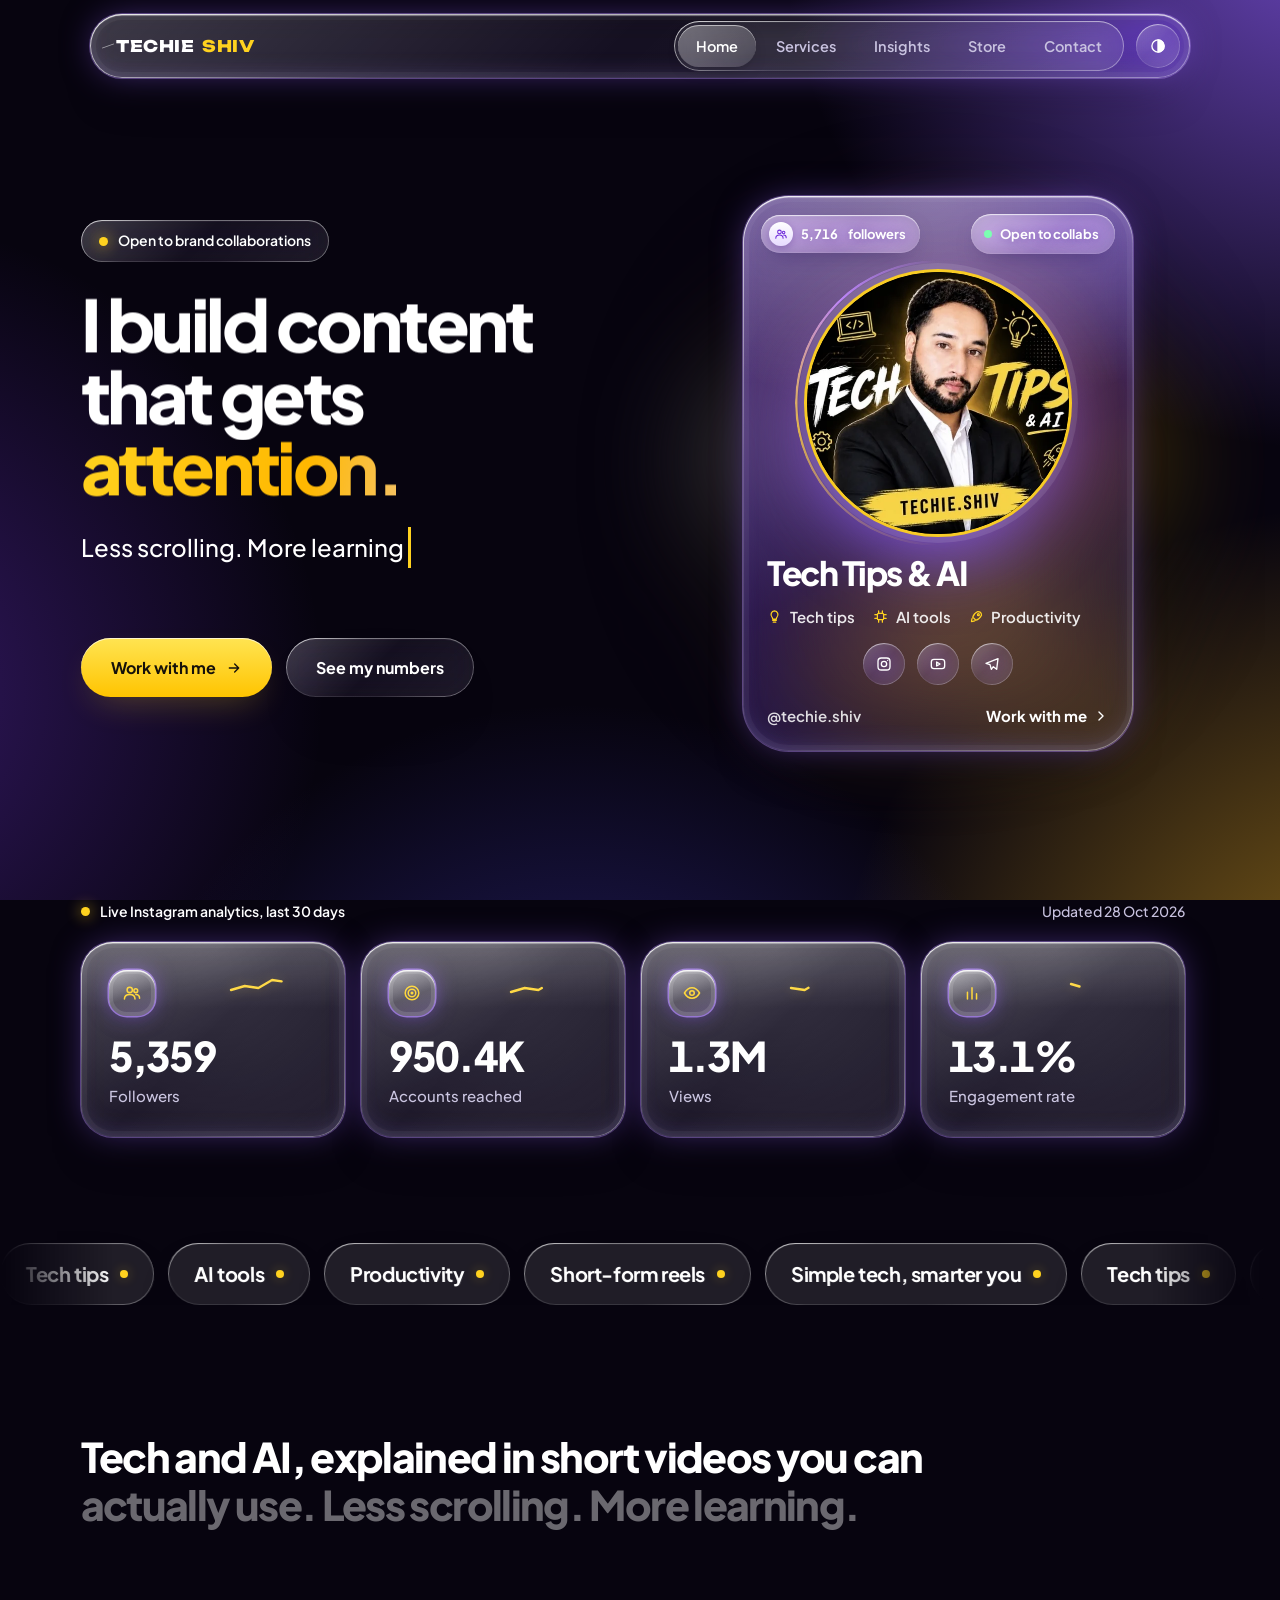
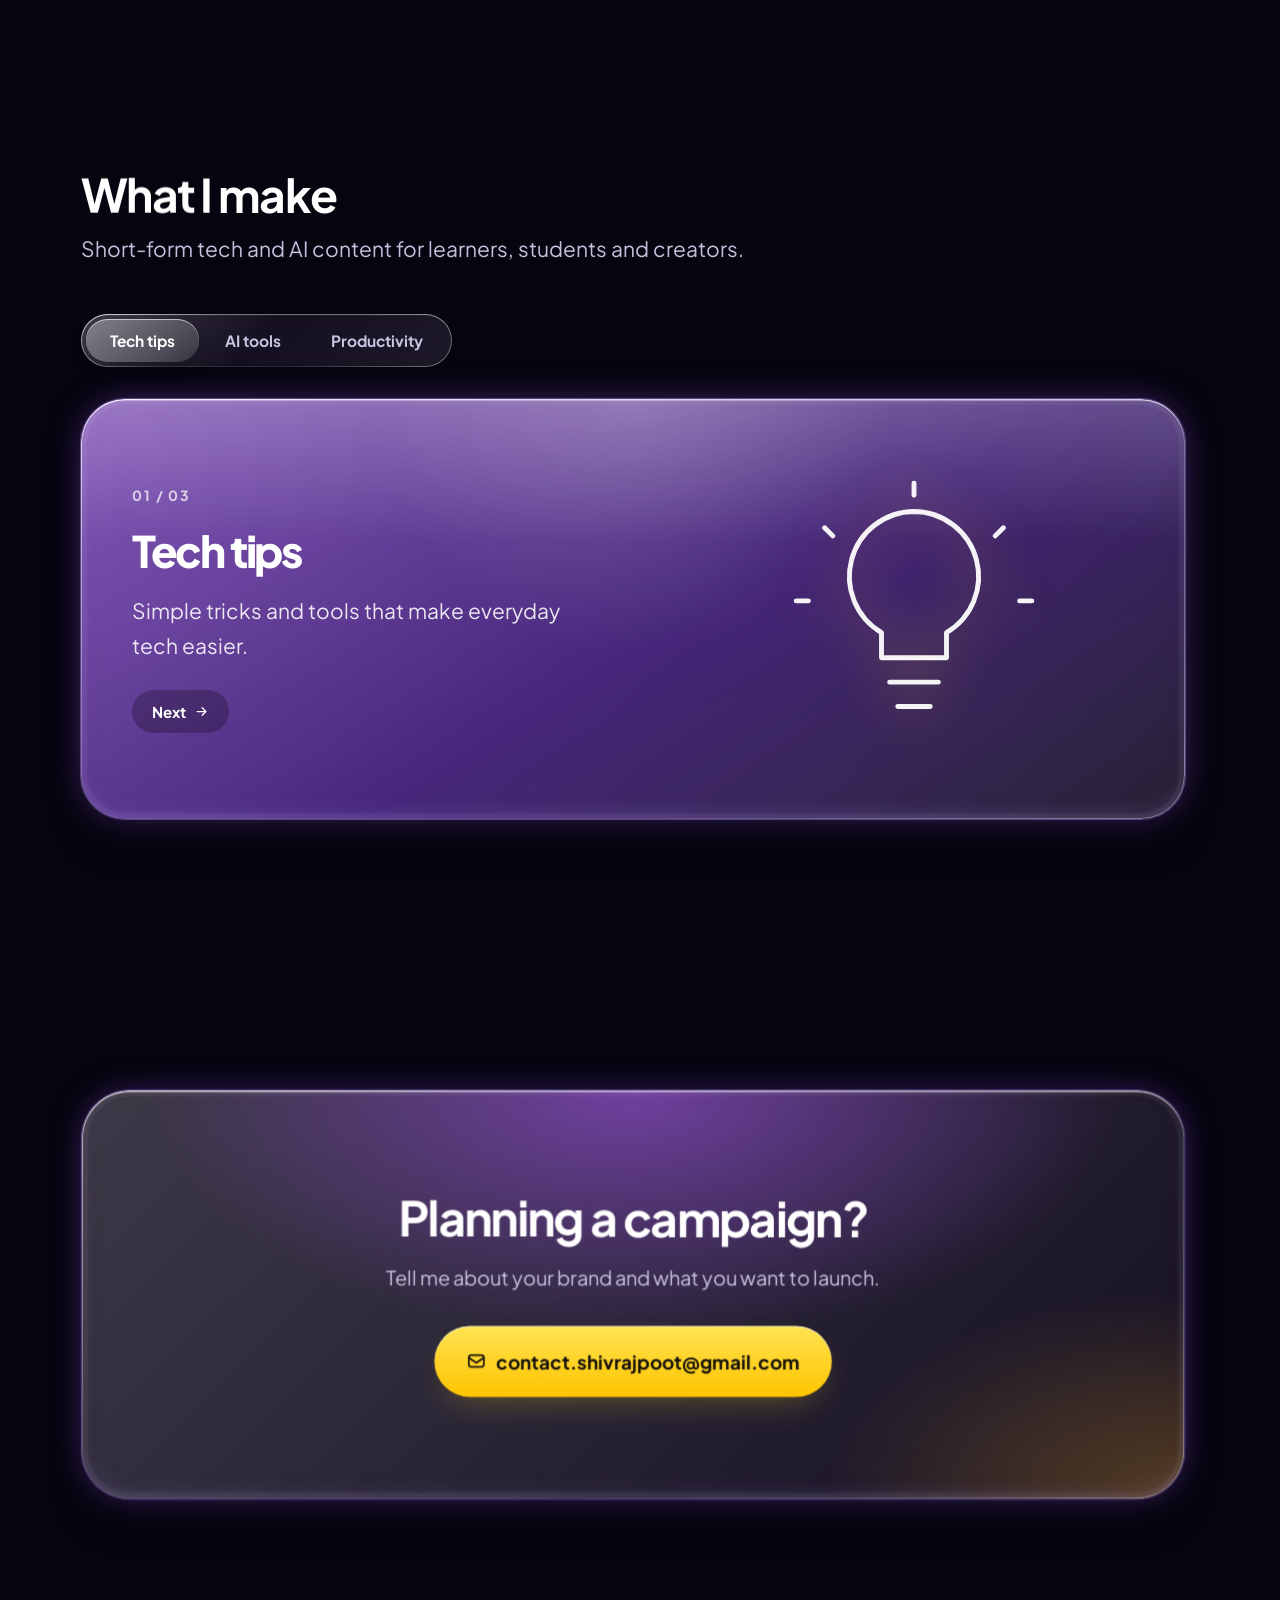
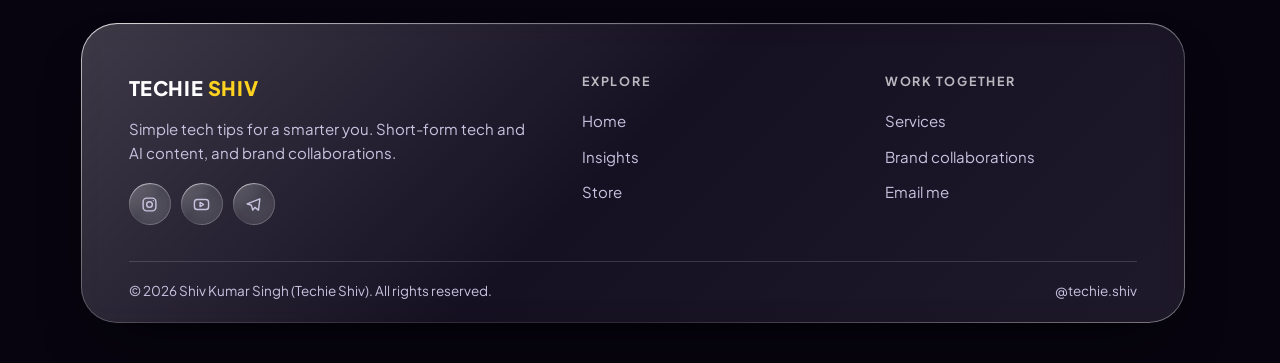
==== commit a7ce085e: "Add files via upload" ====
--- a/index.html
+++ b/index.html
@@ -503,6 +503,58 @@
 html.scrolled .logo .ava{scale:1;rotate:0deg}
 .logo .ava img{object-position:50% 50%}
 
+/* ══════════ TYPE SCALE: calmer sizes lower down ══════════ */
+h2{font-size:clamp(28px,3.6vw,46px)}
+.big{font-size:clamp(24px,3.2vw,44px);max-width:30ch;line-height:1.16;letter-spacing:-.04em}
+.big .wd{opacity:.4}
+.kpi strong{font-size:clamp(28px,3.2vw,42px)}
+.cta h2{font-size:clamp(28px,3.8vw,48px)}
+.panel h3{font-size:clamp(28px,3.4vw,46px)}
+.mega{display:none}
+/* profile card socials */
+.feat-soc{display:flex;gap:12px;justify-content:center;position:relative;z-index:3;margin-top:-4px}
+.feat-soc .ico{width:42px;height:42px;font-size:16px;color:#fff}
+/* sponsors */
+.sp-h{font-size:clamp(24px,3vw,38px)}
+.sp-grid{display:grid;grid-template-columns:repeat(auto-fill,minmax(180px,1fr));gap:16px}
+.sp-card{display:flex;flex-direction:column;align-items:center;justify-content:center;gap:8px;min-height:104px;padding:20px;border-radius:26px;text-decoration:none;color:var(--text);font-weight:800;font-size:18px;letter-spacing:-.02em;text-align:center;
+  background:linear-gradient(135deg,var(--g1),var(--g2));-webkit-backdrop-filter:blur(14px);backdrop-filter:blur(14px);
+  box-shadow:inset 0 1.5px 1px var(--edge),0 0 0 1px rgba(170,130,255,.3),0 16px 30px -18px rgba(0,0,0,.6);transition:translate .5s cubic-bezier(.22,1.3,.36,1)}
+.sp-card:hover{translate:0 -4px}
+.sp-card img{max-width:130px;max-height:48px;object-fit:contain}
+.sp-card small{font-weight:500;font-size:12.5px;color:var(--muted)}
+/* mobile menu: solid enough to read */
+.menu{background:rgba(14,9,28,.95)!important;-webkit-backdrop-filter:blur(24px);backdrop-filter:blur(24px)}
+:root[data-theme="light"] .menu{background:rgba(255,255,255,.96)!important}
+.menu a{color:var(--text)}
+/* store cards: more body in light mode */
+:root[data-theme="light"] .product{background:linear-gradient(160deg,rgba(255,255,255,.85),rgba(222,208,255,.55))}
+:root[data-theme="light"] .thumb{background:linear-gradient(160deg,#fff,#EFE7FF)}
+
+/* ══════════ FOOTER ══════════ */
+.sf{border-radius:36px;padding:clamp(28px,4vw,48px) clamp(22px,4vw,48px) 20px;color:var(--muted)}
+.sf-grid{display:grid;grid-template-columns:1.6fr 1fr 1fr;gap:clamp(24px,4vw,56px)}
+.sf-name{display:inline-block;font-weight:800;font-size:20px;letter-spacing:.03em;color:var(--text);text-decoration:none;margin-bottom:12px}
+.sf-name span{color:var(--accent)}
+.sf-brand p{max-width:36ch;font-size:15px;line-height:1.6;margin-bottom:18px}
+.sf-brand .socials{gap:10px}
+.sf-brand .ico{width:42px;height:42px;font-size:17px}
+.sf-col{display:flex;flex-direction:column;gap:10px}
+.sf-col h4{font-size:12.5px;letter-spacing:.14em;text-transform:uppercase;color:var(--text);opacity:.7;margin-bottom:6px;font-weight:700}
+.sf-col a{color:var(--muted);text-decoration:none;font-size:15px;width:fit-content;transition:color .25s,translate .4s var(--ease)}
+.sf-col a:hover{color:var(--text);translate:3px 0}
+.sf-bar{display:flex;flex-wrap:wrap;gap:8px 20px;justify-content:space-between;margin-top:clamp(24px,3vw,36px);padding-top:18px;border-top:1px solid var(--card-b);font-size:13.5px}
+@media(max-width:760px){.sf-grid{grid-template-columns:1fr 1fr}.sf-brand{grid-column:1/-1}}
+@media(max-width:420px){.sf-bar{flex-direction:column}}
+footer.site-foot{padding-bottom:clamp(24px,4vw,40px)}
+
+/* ══════════ GLASS BACK ON PHONES (bevel + glow, lighter blur only) ══════════ */
+@media (hover:none),(pointer:coarse){
+  .glass,.pill,.menu,.kpi,.tile,.product,.comment,.brief>div,.cta,.panel,.feat,.handle,.status,.chart-card,.row,.step,.seg,.links,#totop,.icon-btn,.ico,.btn-g,.feat-count,.pill-w{-webkit-backdrop-filter:blur(14px) saturate(170%);backdrop-filter:blur(14px) saturate(170%)}
+  .feat,.kpi,.tile,.cta,.product,.panel,.comment,.pill{box-shadow:inset 0 1.5px 1px rgba(255,255,255,.7),inset 0 0 0 6px rgba(255,255,255,.045),inset 0 -10px 26px -12px rgba(167,139,250,.35),0 0 0 1px rgba(190,150,255,.38),0 0 30px -8px rgba(139,92,246,.5),0 20px 40px -24px rgba(0,0,0,.7)}
+  :root[data-theme="light"] .feat,:root[data-theme="light"] .kpi,:root[data-theme="light"] .tile,:root[data-theme="light"] .cta,:root[data-theme="light"] .product,:root[data-theme="light"] .panel,:root[data-theme="light"] .comment,:root[data-theme="light"] .pill{box-shadow:inset 0 2px 1px rgba(255,255,255,.95),inset 0 0 0 6px rgba(255,255,255,.35),inset 0 -10px 24px -12px rgba(124,77,255,.25),0 0 0 1px rgba(150,110,255,.35),0 0 30px -8px rgba(124,77,255,.4),0 20px 40px -24px rgba(76,29,149,.4)}
+}
+
 /* ══════════ INNER PAGES ══════════ */
 .page{padding:clamp(124px,14vw,176px) 0 clamp(72px,10vw,120px);position:relative}
 .page-head{display:flex;flex-direction:column;gap:16px;margin-bottom:clamp(36px,5vw,68px)}
@@ -743,11 +795,6 @@
           <a class="btn btn-y" href="#/services">Work with me <i class="fas fa-arrow-right"></i></a>
           <a class="btn btn-g" href="#/insights">See my numbers</a>
         </div>
-        <div class="socials">
-          <a class="ico" href="https://www.instagram.com/techie.shiv/" target="_blank" rel="noopener" aria-label="Instagram" title="Instagram"><i class="fab fa-instagram"></i></a>
-          <a class="ico" href="https://www.youtube.com/@techie.shiv." target="_blank" rel="noopener" aria-label="YouTube" title="YouTube"><i class="fab fa-youtube"></i></a>
-          <a class="ico" href="https://t.me/techie_shiv" target="_blank" rel="noopener" aria-label="Telegram" title="Telegram"><i class="fab fa-telegram-plane"></i></a>
-        </div>
       </div>
       <div class="deck">
         <div class="ambient" aria-hidden="true"></div>
@@ -762,6 +809,11 @@
             <h3>Tech Tips &amp; AI</h3>
             <div class="feat-meta"><span><i class="fas fa-lightbulb"></i>Tech tips</span><span><i class="fas fa-microchip"></i>AI tools</span><span><i class="fas fa-rocket"></i>Productivity</span></div>
           </div>
+          <div class="feat-soc">
+          <a class="ico" href="https://www.instagram.com/techie.shiv/" target="_blank" rel="noopener" aria-label="Instagram" title="Instagram"><i class="fab fa-instagram"></i></a>
+          <a class="ico" href="https://www.youtube.com/@techie.shiv." target="_blank" rel="noopener" aria-label="YouTube" title="YouTube"><i class="fab fa-youtube"></i></a>
+          <a class="ico" href="https://t.me/techie_shiv" target="_blank" rel="noopener" aria-label="Telegram" title="Telegram"><i class="fab fa-telegram-plane"></i></a>
+        </div>
           <div class="feat-foot"><span>@techie.shiv</span><a href="#/services">Work with me <i class="fas fa-chevron-right"></i></a></div>
         </article>
         <div class="side side-r"><i class="fas fa-chart-simple"></i><small>Engagement rate</small><b data-stat="engagement" data-format="percent" data-val="10.7">10.7%</b></div>
@@ -781,7 +833,7 @@
     </div>
   </section>
 
-  <div class="chips" aria-hidden="true"><div class="chips-track"><span>Tech tips</span><span>AI tools</span><span>Productivity</span><span>Short-form reels</span><span>Think Tech. Think Shiv.</span><span>Tech tips</span><span>AI tools</span><span>Productivity</span><span>Short-form reels</span><span>Think Tech. Think Shiv.</span><span>Tech tips</span><span>AI tools</span><span>Productivity</span><span>Short-form reels</span><span>Think Tech. Think Shiv.</span><span>Tech tips</span><span>AI tools</span><span>Productivity</span><span>Short-form reels</span><span>Think Tech. Think Shiv.</span></div></div>
+  <div class="chips" aria-hidden="true"><div class="chips-track"><span>Tech tips</span><span>AI tools</span><span>Productivity</span><span>Short-form reels</span><span>Simple tech, smarter you</span><span>Tech tips</span><span>AI tools</span><span>Productivity</span><span>Short-form reels</span><span>Simple tech, smarter you</span><span>Tech tips</span><span>AI tools</span><span>Productivity</span><span>Short-form reels</span><span>Simple tech, smarter you</span><span>Tech tips</span><span>AI tools</span><span>Productivity</span><span>Short-form reels</span><span>Simple tech, smarter you</span></div></div>
 
   <section class="statement">
     <div class="wrap">
@@ -789,7 +841,6 @@
     </div>
   </section>
 
-  <section class="mega" aria-hidden="true"><div class="mega-track"><span>THINK TECH.</span><span class="o">THINK SHIV.</span><span class="y"></span><span>THINK TECH.</span><span class="o">THINK SHIV.</span><span class="y"></span><span>THINK TECH.</span><span class="o">THINK SHIV.</span><span class="y"></span><span>THINK TECH.</span><span class="o">THINK SHIV.</span><span class="y"></span></div></section>
   <section class="home-sec">
     <div class="wrap">
       <div class="sec-top">
@@ -807,6 +858,13 @@
         <article class="panel tint-p" role="tabpanel" aria-hidden="true"><div><div class="panel-num">02 / 03</div><h3>AI tools</h3><p>Hands-on looks at the AI tools worth your time.</p><button class="next" type="button">Next <i class="fas fa-arrow-right"></i></button></div><div class="panel-art" aria-hidden="true"><svg viewBox="0 0 64 64"><use href="#i-chip"/></svg></div></article>
         <article class="panel tint-y y" role="tabpanel" aria-hidden="true"><div><div class="panel-num">03 / 03</div><h3>Productivity</h3><p>Things I wish I knew earlier, to learn faster and do more.</p><button class="next" type="button">Next <i class="fas fa-arrow-right"></i></button></div><div class="panel-art" aria-hidden="true"><svg viewBox="0 0 64 64"><use href="#i-rocket"/></svg></div></article>
       </div>
+    </div>
+  </section>
+
+  <section class="home-sec sponsors" id="sponsors" hidden>
+    <div class="wrap">
+      <div class="sec-top"><h2 class="sp-h">Brands I've worked with</h2><p class="lead">Trusted by brands that want to reach tech and AI audiences.</p></div>
+      <div class="sp-grid" id="spGrid"></div>
     </div>
   </section>
 
@@ -970,16 +1028,29 @@
 
 </main>
 
-<footer>
+<footer class="site-foot">
   <div class="wrap">
-    <div class="foot glass">
-      <span>© 2026 Shiv Rajpoot. Think Tech. Think Shiv.</span>
-      <a class="mailto" href="mailto:contact.shivrajpoot@gmail.com">contact.shivrajpoot@gmail.com</a>
-      <div class="socials">
-        <a class="ico" href="https://www.instagram.com/techie.shiv/" target="_blank" rel="noopener" aria-label="Instagram" title="Instagram"><i class="fab fa-instagram"></i></a>
-        <a class="ico" href="https://www.youtube.com/@techie.shiv." target="_blank" rel="noopener" aria-label="YouTube" title="YouTube"><i class="fab fa-youtube"></i></a>
-        <a class="ico" href="https://t.me/techie_shiv" target="_blank" rel="noopener" aria-label="Telegram" title="Telegram"><i class="fab fa-telegram-plane"></i></a>
-      </div>
+    <div class="sf glass">
+      <div class="sf-grid">
+        <div class="sf-brand">
+          <a class="sf-name" href="#/home" aria-label="Techie Shiv, home">TECHIE <span>SHIV</span></a>
+          <p>Simple tech tips for a smarter you. Short-form tech and AI content, and brand collaborations.</p>
+          <div class="socials">
+            <a class="ico" href="https://www.instagram.com/techie.shiv/" target="_blank" rel="noopener" aria-label="Instagram" title="Instagram"><i class="fab fa-instagram"></i></a>
+            <a class="ico" href="https://www.youtube.com/@techie.shiv." target="_blank" rel="noopener" aria-label="YouTube" title="YouTube"><i class="fab fa-youtube"></i></a>
+            <a class="ico" href="https://t.me/techie_shiv" target="_blank" rel="noopener" aria-label="Telegram" title="Telegram"><i class="fab fa-telegram-plane"></i></a>
+          </div>
+        </div>
+        <div class="sf-col" role="navigation" aria-label="Explore">
+          <h4>Explore</h4>
+          <a href="#/home">Home</a><a href="#/insights">Insights</a><a href="#/store">Store</a>
+        </div>
+        <div class="sf-col" role="navigation" aria-label="Work together">
+          <h4>Work together</h4>
+          <a href="#/services">Services</a><a href="#/contact">Brand collaborations</a><a href="mailto:contact.shivrajpoot@gmail.com">Email me</a>
+        </div>
+      </div>
+      <div class="sf-bar"><span>&copy; 2026 Shiv Kumar Singh (Techie Shiv). All rights reserved.</span><span>@techie.shiv</span></div>
     </div>
   </div>
 </footer>
@@ -1470,7 +1541,7 @@
       var wd=$$('.wd',big);
       ScrollTrigger.create({trigger:big,start:'top 82%',end:'bottom 52%',scrub:true,onUpdate:function(self){
         var lit=clamp(self.progress*1.1,0,1)*wd.length;
-        wd.forEach(function(el,i){ el.style.opacity=(.18+.82*clamp(lit-i,0,1)).toFixed(3); });
+        wd.forEach(function(el,i){ el.style.opacity=(.4+.6*clamp(lit-i,0,1)).toFixed(3); });
       }});
     }
 
@@ -1623,5 +1694,22 @@
 })();
 
 </script>
-</body>
+<script>
+(function(){
+  var grid=document.getElementById('spGrid'), sec=document.getElementById('sponsors'); if(!grid||!sec) return;
+  fetch('sponsors.json?v='+Date.now(),{cache:'no-store'}).then(function(r){ if(!r.ok) throw 0; return r.json(); }).then(function(d){
+    var list=(d&&d.sponsors)||[]; if(!list.length) return;
+    list.forEach(function(x){
+      if(!x||!x.name) return;
+      var a=document.createElement(x.link&&/^https?:/i.test(x.link)?'a':'div'); a.className='sp-card';
+      if(a.tagName==='A'){ a.href=x.link; a.target='_blank'; a.rel='noopener'; }
+      if(x.logo&&/^(https?:|[\w./-]+$)/i.test(x.logo)){ var im=document.createElement('img'); im.src=x.logo; im.alt=x.name; im.loading='lazy'; im.onerror=function(){ im.remove(); var s=document.createElement('span'); s.textContent=x.name; a.appendChild(s); }; a.appendChild(im); }
+      else { var sp=document.createElement('span'); sp.textContent=x.name; a.appendChild(sp); }
+      if(x.note){ var n=document.createElement('small'); n.textContent=x.note; a.appendChild(n); }
+      grid.appendChild(a);
+    });
+    if(grid.children.length){ sec.hidden=false; if(window.__prepare) window.__prepare(sec); if(window.ScrollTrigger) setTimeout(function(){ ScrollTrigger.refresh(); },200); }
+  }).catch(function(){});
+})();
+</script></body>
 </html>
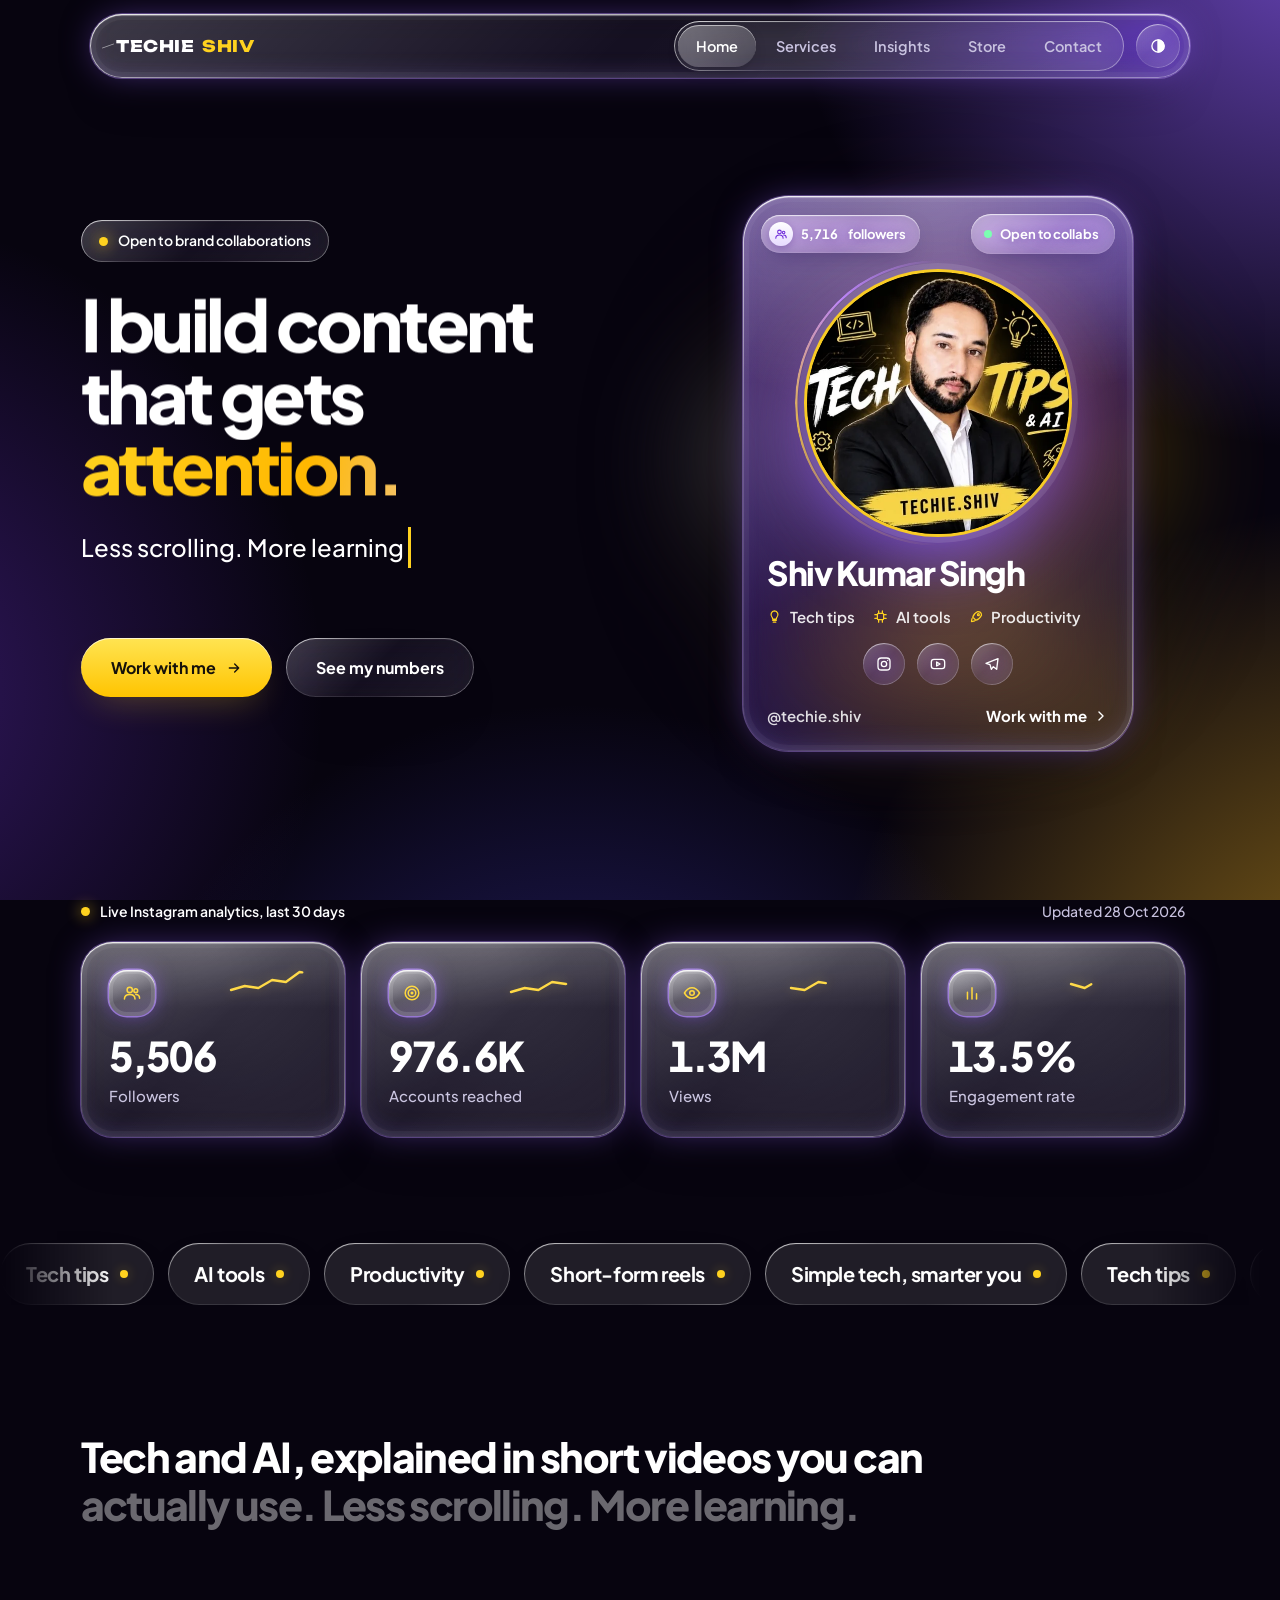
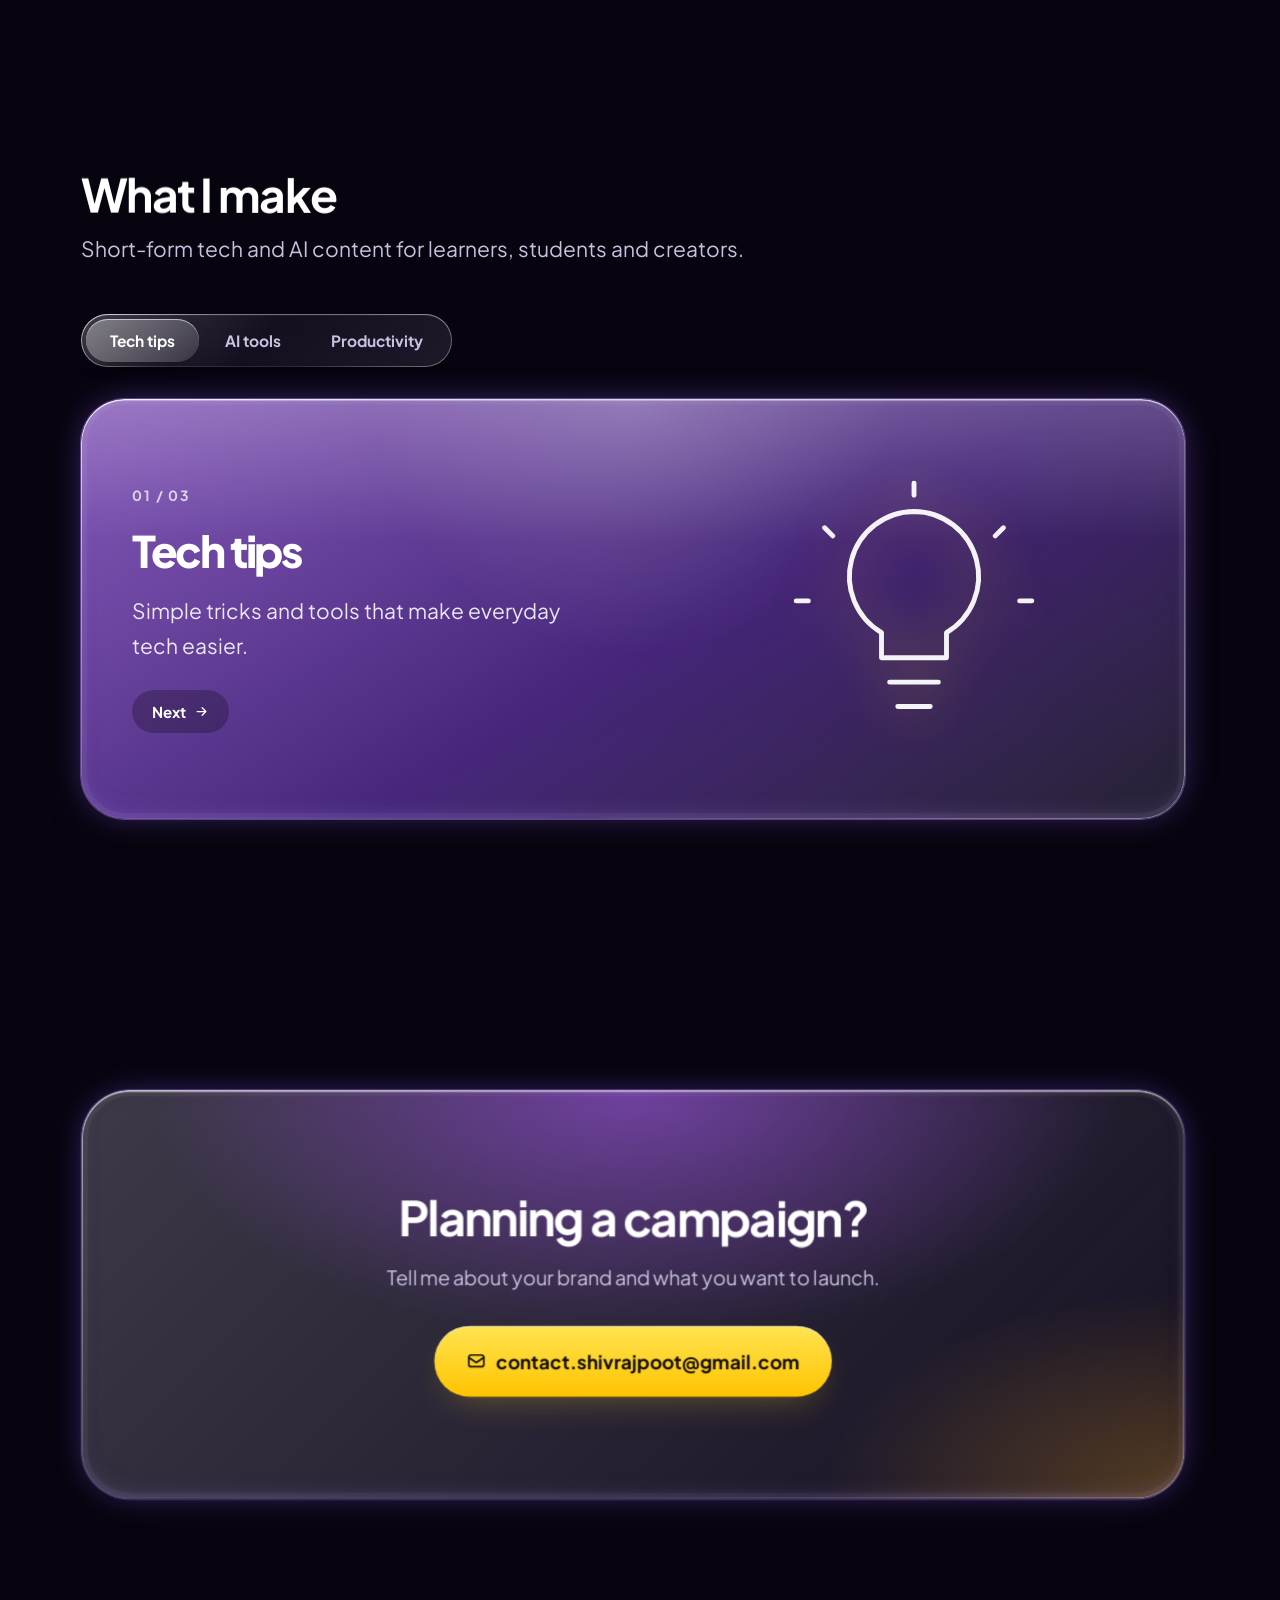
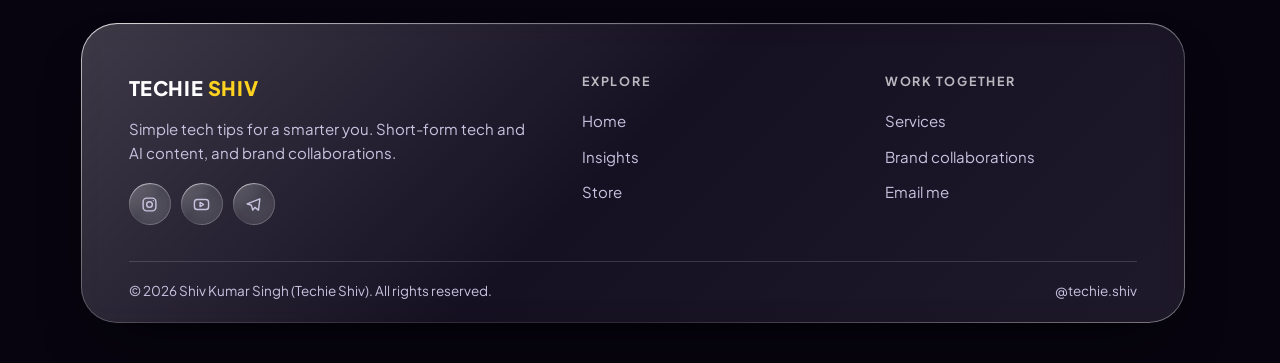
==== commit 3d5a1ff0: "Add files via upload" ====
--- a/index.html
+++ b/index.html
@@ -806,7 +806,7 @@
           </div>
           <div class="photo-wrap"><span class="spin"></span><div class="feat-photo"><img src="[data-uri]" width="600" height="600" decoding="async" fetchpriority="high" alt="Shiv Rajpoot, Techie Shiv"></div></div>
           <div class="feat-body">
-            <h3>Tech Tips &amp; AI</h3>
+            <h3>Shiv Kumar Singh</h3>
             <div class="feat-meta"><span><i class="fas fa-lightbulb"></i>Tech tips</span><span><i class="fas fa-microchip"></i>AI tools</span><span><i class="fas fa-rocket"></i>Productivity</span></div>
           </div>
           <div class="feat-soc">
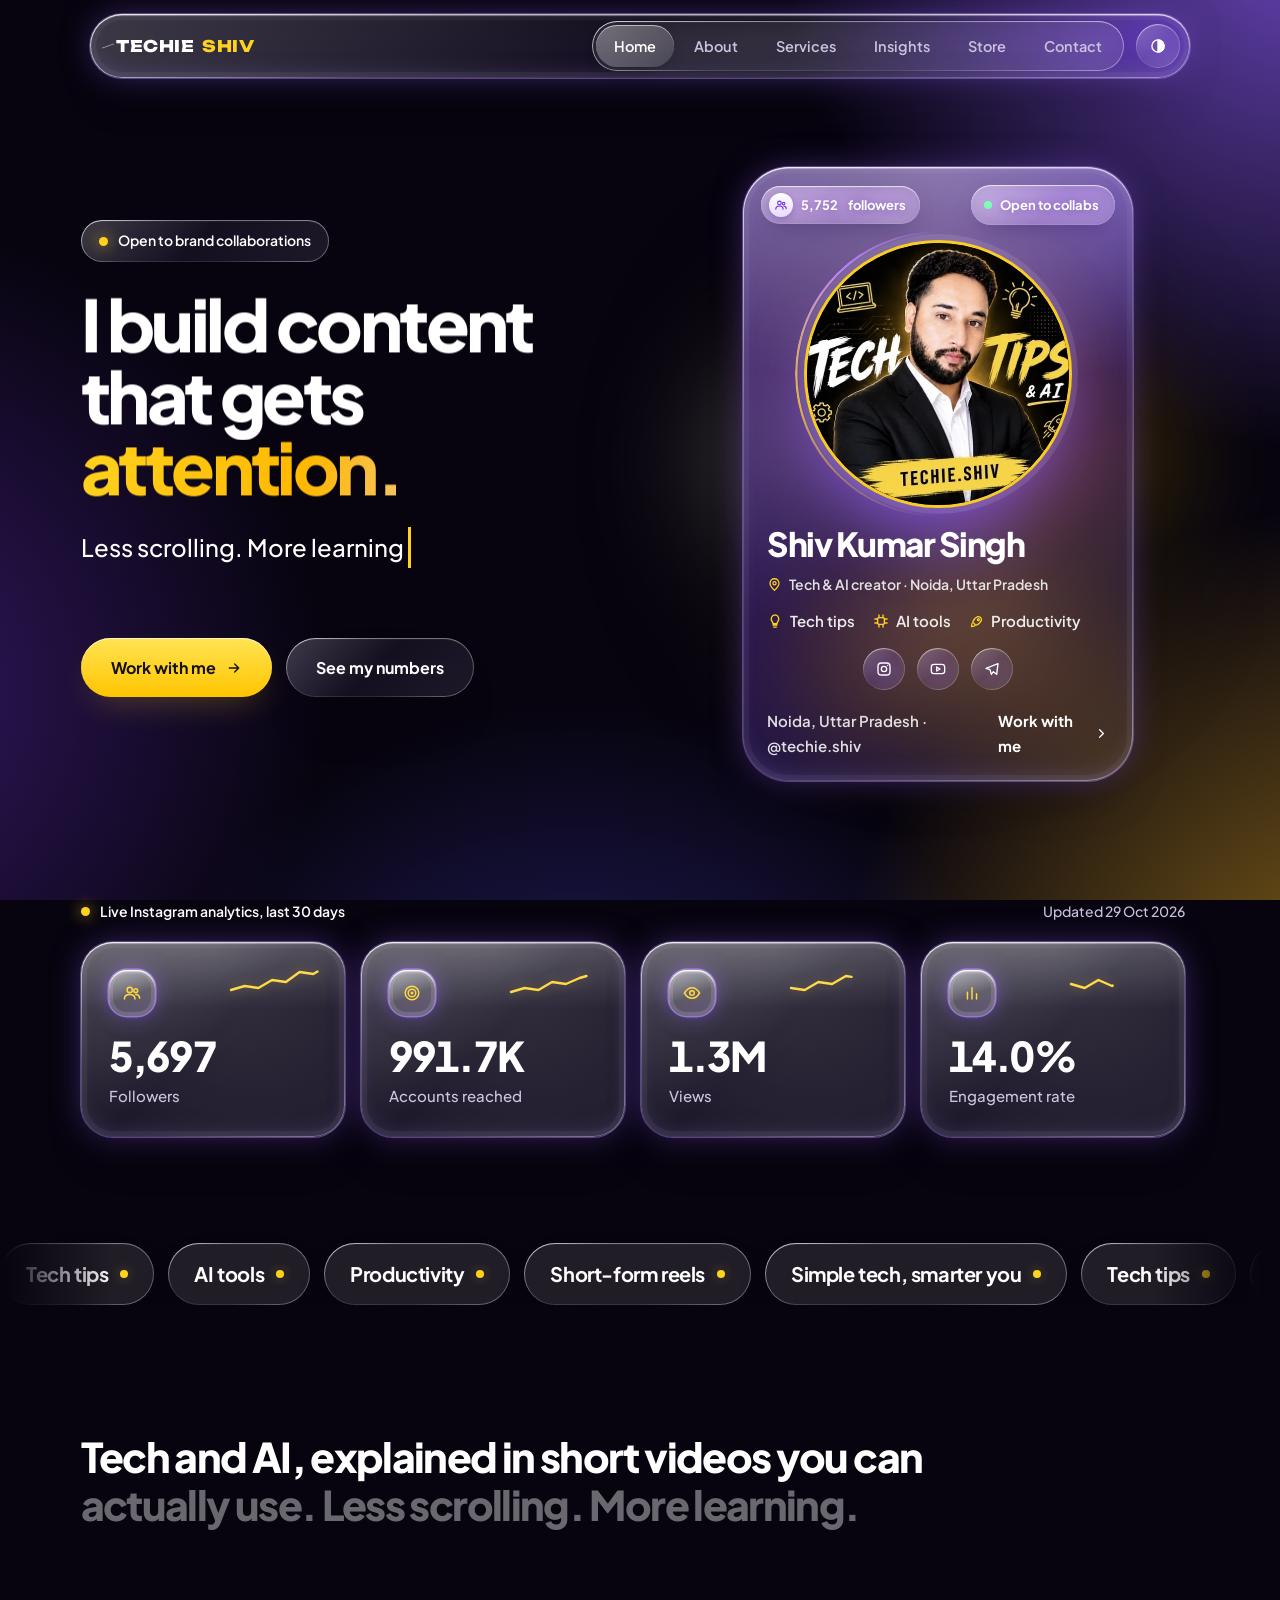
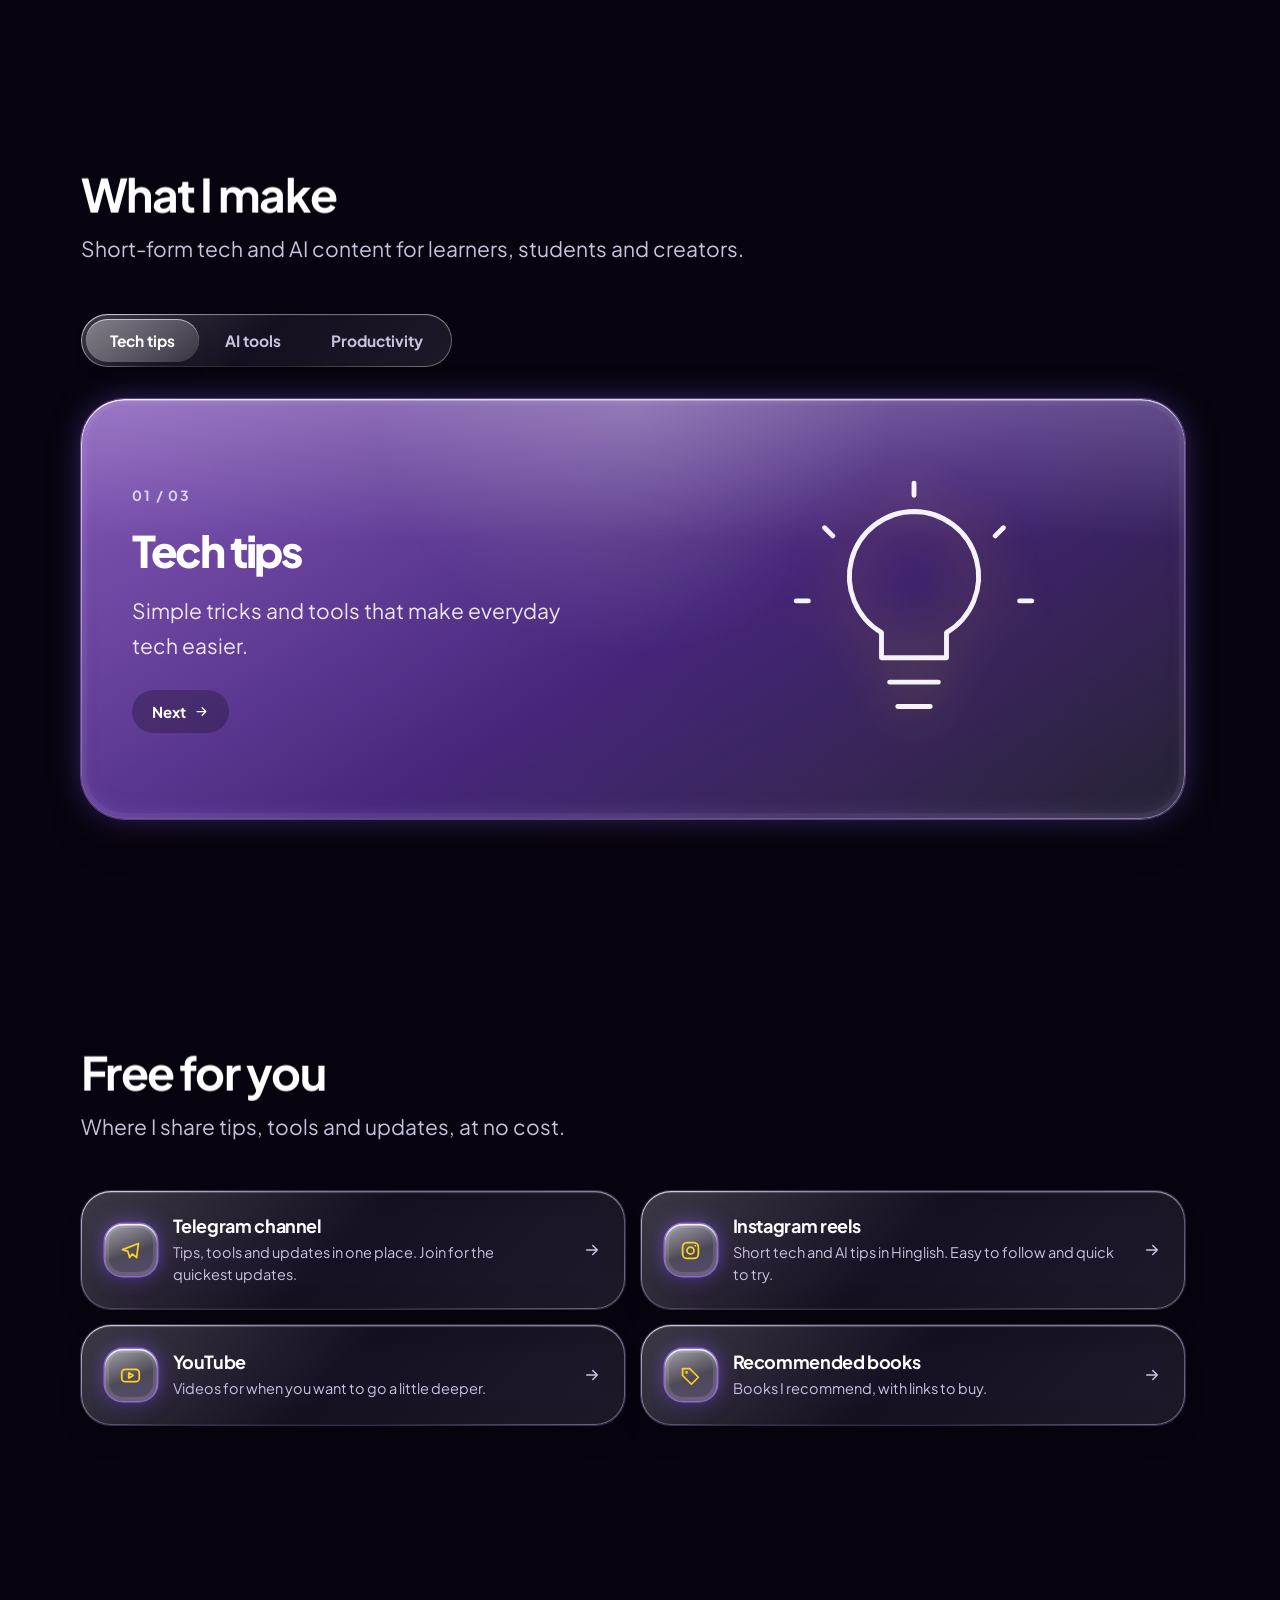
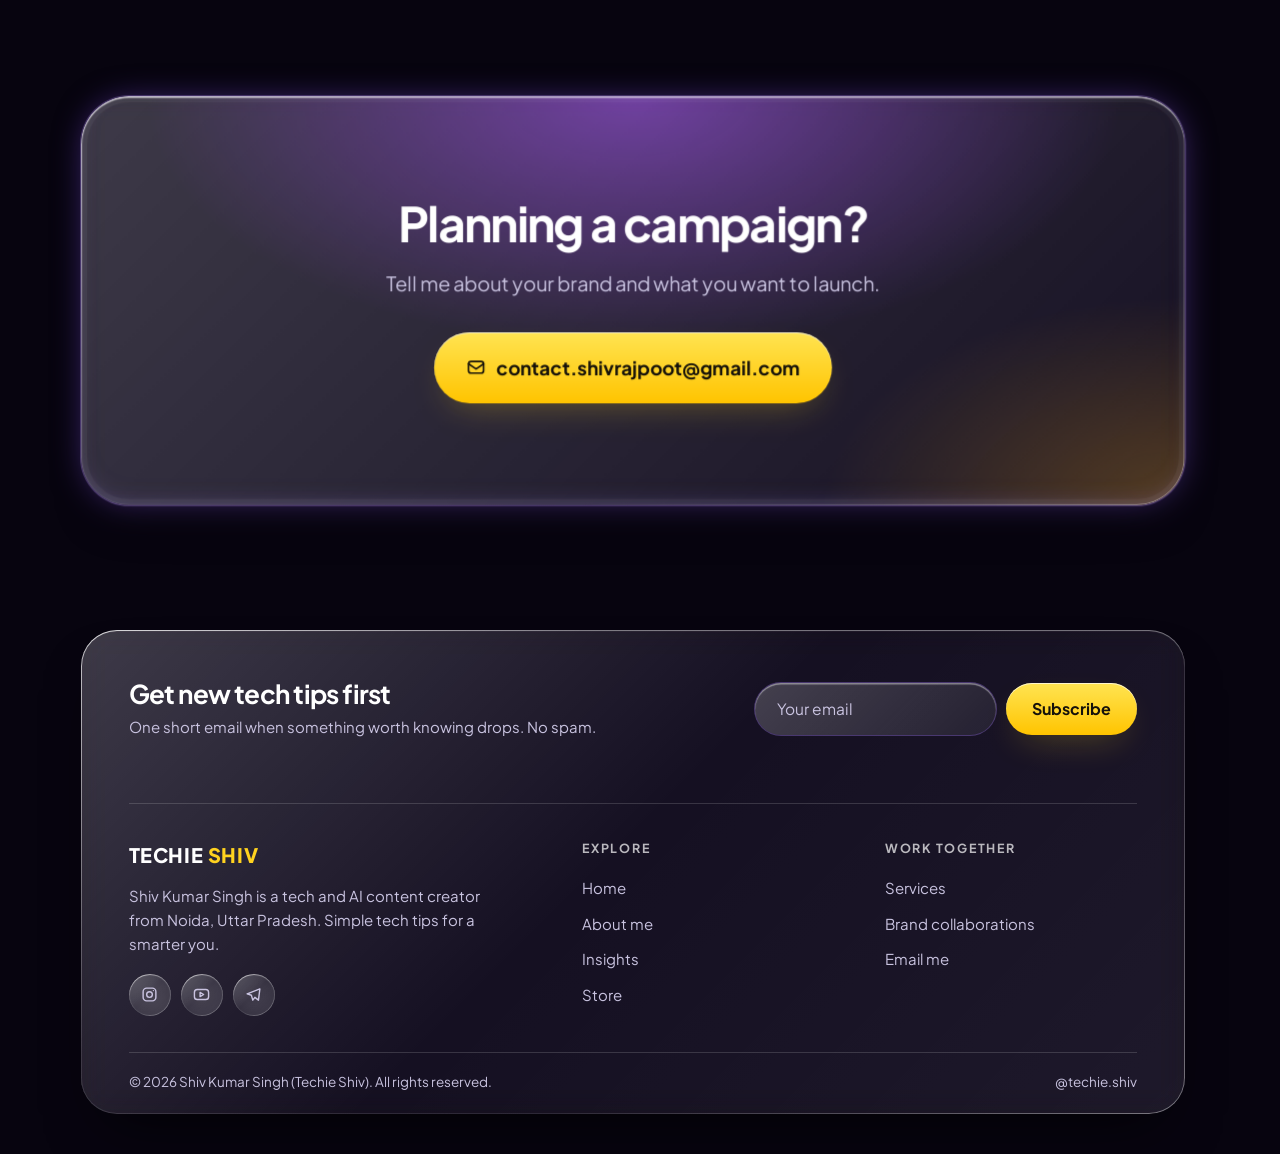
==== commit c0a979fc: "Add files via upload" ====
--- a/index.html
+++ b/index.html
@@ -4,9 +4,9 @@
 <meta charset="UTF-8">
 <meta name="viewport" content="width=device-width, initial-scale=1.0">
 <title>TECHIE SHIV — Think Tech. Think Shiv.</title>
-<meta name="description" content="Techie Shiv (Shiv Rajpoot) is a tech and AI content creator. Short-form tips, AI tools and productivity for learners, students and creators.">
+<meta name="description" content="Techie Shiv (Shiv Kumar Singh) is a tech and AI content creator. Short-form tips, AI tools and productivity for learners, students and creators.">
 <meta name="theme-color" content="#040208">
-<meta name="author" content="Shiv Rajpoot">
+<meta name="author" content="Shiv Kumar Singh">
 <meta property="og:type" content="website">
 <meta property="og:site_name" content="Techie Shiv">
 <meta property="og:title" content="Techie Shiv — Think Tech. Think Shiv.">
@@ -14,7 +14,7 @@
 <meta name="twitter:card" content="summary">
 <link rel="icon" href="[data-uri]">
 <script type="application/ld+json">
-{"@context":"https://schema.org","@type":"Person","name":"Shiv Rajpoot","alternateName":"Techie Shiv","jobTitle":"Tech and AI content creator",
+{"@context":"https://schema.org","@type":"Person","name":"Shiv Kumar Singh","alternateName":"Techie Shiv","jobTitle":"Tech and AI content creator","address":{"@type":"PostalAddress","addressLocality":"Noida","addressRegion":"Uttar Pradesh","addressCountry":"IN"},"url":"https://techieshiv.workers.dev/",
  "description":"Tech and AI content creator sharing short-form tips, AI tools and productivity.",
  "sameAs":["https://www.instagram.com/techie.shiv/","https://www.youtube.com/@techie.shiv.","https://t.me/techie_shiv"]}
 </script>
@@ -738,6 +738,57 @@
 i.fa-chart-line{--ic:url("data:image/svg+xml,%3Csvg xmlns='http://www.w3.org/2000/svg' viewBox='0 0 24 24' fill='none' stroke='%23000' stroke-width='2' stroke-linecap='round' stroke-linejoin='round'%3E%3Cpath d='M3 3v18h18M7 15l4-4 3 3 6-7'/%3E%3C/svg%3E")}
 i.fa-calendar-days{--ic:url("data:image/svg+xml,%3Csvg xmlns='http://www.w3.org/2000/svg' viewBox='0 0 24 24' fill='none' stroke='%23000' stroke-width='2' stroke-linecap='round' stroke-linejoin='round'%3E%3Crect x='3' y='5' width='18' height='16' rx='3'/%3E%3Cpath d='M3 10h18M8 3v4M16 3v4'/%3E%3C/svg%3E")}
 i.fa-bullhorn{--ic:url("data:image/svg+xml,%3Csvg xmlns='http://www.w3.org/2000/svg' viewBox='0 0 24 24' fill='none' stroke='%23000' stroke-width='2' stroke-linecap='round' stroke-linejoin='round'%3E%3Cpath d='M3 10v4l4 1 11 5V4L7 9H4zM7 15l1 5'/%3E%3C/svg%3E")}
+i.fa-location-dot{--ic:url("data:image/svg+xml,%3Csvg xmlns='http://www.w3.org/2000/svg' viewBox='0 0 24 24' fill='none' stroke='%23000' stroke-width='2' stroke-linecap='round' stroke-linejoin='round'%3E%3Cpath d='M12 21s7-6 7-11a7 7 0 1 0-14 0c0 5 7 11 7 11z'/%3E%3Ccircle cx='12' cy='10' r='2.5'/%3E%3C/svg%3E")}
+.feat-loc{display:flex;align-items:center;gap:7px;margin:-2px 0 12px;font-size:14px;font-weight:600;color:rgba(255,255,255,.85)}
+.feat-loc i{color:var(--yellow)}
+/* about */
+.about-grid{display:grid;grid-template-columns:minmax(0,.8fr) minmax(0,1.2fr);gap:clamp(24px,4vw,56px);align-items:start}
+.about-card{border-radius:36px;padding:clamp(24px,3vw,36px);text-align:center;position:relative}
+.about-photo{width:min(62%,220px);aspect-ratio:1;margin:0 auto 18px;border-radius:50%;overflow:hidden;box-shadow:0 0 0 3px rgba(255,210,31,.95),0 0 0 9px rgba(255,255,255,.12),0 24px 50px -14px rgba(139,92,246,.75);background:#000}
+.about-photo img{width:100%;height:100%;object-fit:cover;display:block}
+.about-card h3{font-size:clamp(22px,2.4vw,30px);letter-spacing:-.03em;margin-bottom:4px}
+.about-sub{color:var(--muted);font-weight:600;margin-bottom:16px}
+.about-facts{display:flex;flex-wrap:wrap;gap:8px;justify-content:center}
+.about-facts span{display:inline-flex;align-items:center;gap:7px;padding:8px 14px;border-radius:999px;font-size:13.5px;font-weight:600;background:rgba(255,255,255,.1);box-shadow:inset 0 1px 0 var(--edge),0 0 0 1px rgba(170,130,255,.25)}
+.about-facts i{color:var(--accent)}
+.about-copy>p{font-size:clamp(16px,1.5vw,18px);color:var(--muted);line-height:1.7;margin-bottom:16px;max-width:60ch}
+.about-copy .rows{margin:22px 0 26px;grid-template-columns:1fr!important}
+@media(max-width:899px){.about-grid{grid-template-columns:1fr}}
+/* resources */
+.res-grid{display:grid;grid-template-columns:repeat(2,minmax(0,1fr));gap:16px}
+.res{display:flex;align-items:center;gap:16px;padding:clamp(18px,2vw,24px);border-radius:30px;text-decoration:none;color:var(--text);position:relative;
+  box-shadow:inset 0 1.5px 1px var(--edge),0 0 0 1px rgba(170,130,255,.3),0 18px 34px -22px rgba(0,0,0,.6);transition:translate .5s cubic-bezier(.22,1.3,.36,1)}
+.res:hover{translate:0 -4px}
+.res .r-ico{flex:0 0 52px;width:52px;height:52px;display:grid;place-items:center;color:var(--accent);font-size:20px}
+.res h3{font-size:18px;letter-spacing:-.02em;margin-bottom:4px}
+.res p{font-size:14.5px;color:var(--muted);line-height:1.5}
+.res .go{margin-left:auto;color:var(--muted);flex:none;transition:translate .4s var(--ease),color .3s}
+.res:hover .go{translate:4px 0;color:var(--accent)}
+@media(max-width:760px){.res-grid{grid-template-columns:1fr}}
+/* faq */
+.faq{margin:clamp(36px,5vw,64px) 0 0;display:grid;gap:12px;max-width:820px}
+.faq details{border-radius:24px;padding:0 22px;box-shadow:inset 0 1.5px 1px var(--edge),0 0 0 1px rgba(170,130,255,.28)}
+.faq summary{list-style:none;cursor:pointer;padding:18px 28px 18px 0;font-weight:700;font-size:16.5px;position:relative;letter-spacing:-.01em}
+.faq summary::-webkit-details-marker{display:none}
+.faq summary::after{content:"+";position:absolute;right:0;top:50%;translate:0 -50%;font-size:22px;font-weight:500;color:var(--accent);transition:rotate .35s var(--ease)}
+.faq details[open] summary::after{rotate:45deg}
+.faq details p{padding:0 0 18px;color:var(--muted);line-height:1.65;font-size:15.5px}
+/* subscribe band */
+.sub-band{display:grid;grid-template-columns:1fr auto;gap:12px 28px;align-items:center;padding-bottom:clamp(22px,3vw,34px);margin-bottom:clamp(22px,3vw,34px);border-bottom:1px solid var(--card-b)}
+.sub-copy h3{font-size:clamp(20px,2.2vw,26px);letter-spacing:-.03em;color:var(--text);margin-bottom:4px}
+.sub-copy p{font-size:15px}
+.sub-form{display:flex;gap:10px;min-width:min(100%,420px)}
+.sub-form input[type=email]{flex:1;min-width:0;height:52px;border-radius:999px;border:0;padding:0 22px;font:inherit;font-size:15.5px;color:var(--text);outline:none;
+  background:linear-gradient(135deg,rgba(255,255,255,.2),rgba(255,255,255,.06));box-shadow:inset 0 1.5px 1px var(--edge),0 0 0 1px rgba(170,130,255,.35);transition:box-shadow .3s}
+.sub-form input[type=email]::placeholder{color:var(--muted)}
+.sub-form input[type=email]:focus{box-shadow:inset 0 1.5px 1px var(--edge),0 0 0 2px var(--accent)}
+.sub-form .btn{height:52px;padding:0 26px}
+.hp{position:absolute!important;left:-9999px!important;width:1px;height:1px;opacity:0}
+.sub-msg{grid-column:1/-1;min-height:1.2em;font-size:14px;font-weight:600;color:var(--accent)}
+:root[data-theme="light"] .sub-form input[type=email]{background:rgba(255,255,255,.7)}
+@media(max-width:820px){.sub-band{grid-template-columns:1fr}.sub-form{min-width:0}}
+@media(max-width:420px){.sub-form{flex-direction:column}.sub-form input[type=email]{flex:none;width:100%}.sub-form .btn{width:100%}}
+@media(max-width:1000px){.links a{padding-inline:12px}}
 </style>
 </head>
 
@@ -762,7 +813,8 @@
       <div class="links" id="links">
         <span class="ind" aria-hidden="true"></span>
         <a href="#/home" data-route="home">Home</a>
-        <a href="#/services" data-route="services">Services</a>
+        <a href="#/about" data-route="about">About</a>
+  <a href="#/services" data-route="services">Services</a>
         <a href="#/insights" data-route="insights">Insights</a>
         <a href="#/store" data-route="store">Store</a>
         <a href="#/contact" data-route="contact">Contact</a>
@@ -775,6 +827,7 @@
 
 <div class="menu" id="menu">
   <a href="#/home" data-route="home">Home</a>
+  <a href="#/about" data-route="about">About</a>
   <a href="#/services" data-route="services">Services</a>
   <a href="#/insights" data-route="insights">Insights</a>
   <a href="#/store" data-route="store">Store</a>
@@ -784,7 +837,7 @@
 <main id="main" tabindex="-1">
 
 <!-- ═════════ HOME ═════════ -->
-<div class="view" id="view-home" data-desc="Techie Shiv (Shiv Rajpoot) is a tech and AI content creator. Short-form tips, AI tools and productivity for learners, students and creators." data-title="Techie Shiv">
+<div class="view" id="view-home" data-desc="Techie Shiv (Shiv Kumar Singh) is a tech and AI content creator. Short-form tips, AI tools and productivity for learners, students and creators." data-title="Techie Shiv">
   <header class="hero">
     <div class="wrap hero-grid">
       <div class="hero-copy">
@@ -804,9 +857,10 @@
             <span class="feat-count"><i class="fas fa-user-group"></i><b data-stat="followers" data-format="full" data-val="3875">3,875</b>&nbsp;followers</span>
             <a class="pill-w" href="#/contact"><span class="pdot"></span>Open to collabs</a>
           </div>
-          <div class="photo-wrap"><span class="spin"></span><div class="feat-photo"><img src="[data-uri]" width="600" height="600" decoding="async" fetchpriority="high" alt="Shiv Rajpoot, Techie Shiv"></div></div>
+          <div class="photo-wrap"><span class="spin"></span><div class="feat-photo"><img src="[data-uri]" width="600" height="600" decoding="async" fetchpriority="high" alt="Shiv Kumar Singh, Techie Shiv"></div></div>
           <div class="feat-body">
             <h3>Shiv Kumar Singh</h3>
+            <div class="feat-loc"><i class="fas fa-location-dot"></i>Tech &amp; AI creator · Noida, Uttar Pradesh</div>
             <div class="feat-meta"><span><i class="fas fa-lightbulb"></i>Tech tips</span><span><i class="fas fa-microchip"></i>AI tools</span><span><i class="fas fa-rocket"></i>Productivity</span></div>
           </div>
           <div class="feat-soc">
@@ -814,7 +868,7 @@
           <a class="ico" href="https://www.youtube.com/@techie.shiv." target="_blank" rel="noopener" aria-label="YouTube" title="YouTube"><i class="fab fa-youtube"></i></a>
           <a class="ico" href="https://t.me/techie_shiv" target="_blank" rel="noopener" aria-label="Telegram" title="Telegram"><i class="fab fa-telegram-plane"></i></a>
         </div>
-          <div class="feat-foot"><span>@techie.shiv</span><a href="#/services">Work with me <i class="fas fa-chevron-right"></i></a></div>
+          <div class="feat-foot"><span>Noida, Uttar Pradesh &middot; @techie.shiv</span><a href="#/services">Work with me <i class="fas fa-chevron-right"></i></a></div>
         </article>
         <div class="side side-r"><i class="fas fa-chart-simple"></i><small>Engagement rate</small><b data-stat="engagement" data-format="percent" data-val="10.7">10.7%</b></div>
       </div>
@@ -861,9 +915,21 @@
     </div>
   </section>
 
+  <section class="home-sec resources" id="resources">
+    <div class="wrap">
+      <div class="sec-top"><h2>Free for you</h2><p class="lead">Where I share tips, tools and updates, at no cost.</p></div>
+      <div class="res-grid">
+        <a class="res glass" href="https://t.me/techie_shiv" target="_blank" rel="noopener"><span class="r-ico"><i class="fab fa-telegram-plane"></i></span><div><h3>Telegram channel</h3><p>Tips, tools and updates in one place. Join for the quickest updates.</p></div><i class="fas fa-arrow-right go"></i></a>
+        <a class="res glass" href="https://www.instagram.com/techie.shiv/" target="_blank" rel="noopener"><span class="r-ico"><i class="fab fa-instagram"></i></span><div><h3>Instagram reels</h3><p>Short tech and AI tips in Hinglish. Easy to follow and quick to try.</p></div><i class="fas fa-arrow-right go"></i></a>
+        <a class="res glass" href="https://www.youtube.com/@techie.shiv." target="_blank" rel="noopener"><span class="r-ico"><i class="fab fa-youtube"></i></span><div><h3>YouTube</h3><p>Videos for when you want to go a little deeper.</p></div><i class="fas fa-arrow-right go"></i></a>
+        <a class="res glass" href="#/store"><span class="r-ico"><i class="fas fa-tag"></i></span><div><h3>Recommended books</h3><p>Books I recommend, with links to buy.</p></div><i class="fas fa-arrow-right go"></i></a>
+      </div>
+    </div>
+  </section>
+
   <section class="home-sec sponsors" id="sponsors" hidden>
     <div class="wrap">
-      <div class="sec-top"><h2 class="sp-h">Brands I've worked with</h2><p class="lead">Trusted by brands that want to reach tech and AI audiences.</p></div>
+      <div class="sec-top"><h2 class="sp-h">Brands &amp; partners</h2><p class="lead">Trusted by brands that want to reach tech and AI audiences.</p></div>
       <div class="sp-grid" id="spGrid"></div>
     </div>
   </section>
@@ -880,6 +946,42 @@
 </div>
 
 <!-- ═════════ SERVICES ═════════ -->
+<div class="view" id="view-about" data-desc="About Shiv Kumar Singh (Techie Shiv): a tech and AI content creator from Noida, Uttar Pradesh. Short, simple tech and AI tips in Hinglish." data-title="About" hidden>
+  <section class="page">
+    <div class="wrap">
+      <div class="page-head">
+        <h2>About me</h2>
+        <p class="lead">Tech and AI, explained simply.</p>
+      </div>
+      <div class="about-grid">
+        <div class="about-card glass">
+          <div class="about-photo"><img id="aboutImg" alt="Shiv Kumar Singh, Techie Shiv" width="300" height="300" decoding="async"></div>
+          <h3>Shiv Kumar Singh</h3>
+          <p class="about-sub">@techie.shiv</p>
+          <div class="about-facts">
+            <span><i class="fas fa-location-dot"></i>Noida, Uttar Pradesh</span>
+            <span><i class="fas fa-video"></i>Short-form creator</span>
+            <span><i class="fas fa-microchip"></i>Tech &amp; AI</span>
+          </div>
+        </div>
+        <div class="about-copy">
+          <p>I am Shiv Kumar Singh, known online as Techie Shiv. I make short videos that explain tech and AI in simple Hinglish, so useful tools and ideas are easy to understand and try.</p>
+          <p>My content is made for learners, students and creators who want practical tips without the jargon: tech tricks, AI tools worth your time, and ways to get more done.</p>
+          <div class="rows">
+            <div class="row"><span class="r-ico"><i class="fas fa-lightbulb"></i></span><div><h3>What I share</h3><p>Tech tips, AI tools and productivity ideas in short, clear videos.</p></div></div>
+            <div class="row"><span class="r-ico"><i class="fas fa-user-group"></i></span><div><h3>Collaborations</h3><p>I have completed 2 Telegram channel collaborations and I am open to brand partnerships.</p></div></div>
+            <div class="row"><span class="r-ico"><i class="fas fa-location-dot"></i></span><div><h3>Based in</h3><p>Noida, Uttar Pradesh, India.</p></div></div>
+          </div>
+          <div class="after">
+            <a class="btn btn-y" href="#/contact">Work with me <i class="fas fa-arrow-right"></i></a>
+            <a class="btn btn-g" href="https://t.me/techie_shiv" target="_blank" rel="noopener">Join Telegram</a>
+          </div>
+        </div>
+      </div>
+    </div>
+  </section>
+</div>
+
 <div class="view" id="view-services" data-desc="Brand promotions, UGC, tech content and creator branding by Techie Shiv." data-title="Services" hidden>
   <section class="page">
     <div class="wrap">
@@ -903,8 +1005,17 @@
           <li class="step"><span class="n">05</span><div><h3>Report</h3><p>You get the numbers from the campaign.</p></div><i class="fas fa-chevron-right" aria-hidden="true"></i></li>
         </ol>
       </div>
+      <div class="faq">
+        <h3 class="sub">Common questions</h3>
+        <details class="glass"><summary>What kind of collaborations do you do?</summary><p>Short-form reels, UGC-style videos, tech and AI product features, and Telegram channel promotions.</p></details>
+        <details class="glass"><summary>Which platforms do you work on?</summary><p>Instagram is my main platform, with YouTube and Telegram alongside it.</p></details>
+        <details class="glass"><summary>How do I get started?</summary><p>Email me your brand, your goal and your timeline at contact.shivrajpoot@gmail.com. I will reply with ideas and next steps.</p></details>
+        <details class="glass"><summary>Do you label sponsored content?</summary><p>Yes. Paid partnerships are clearly marked for my audience.</p></details>
+        <details class="glass"><summary>Where are you based?</summary><p>Noida, Uttar Pradesh, India. I can work with brands from anywhere.</p></details>
+      </div>
       <div class="after">
         <a class="btn btn-y" href="#/contact">Start a project <i class="fas fa-arrow-right"></i></a>
+        <a class="btn btn-g" href="mailto:contact.shivrajpoot@gmail.com?subject=Media%20kit%20request">Request media kit</a>
         <a class="btn btn-g" href="#/insights">See my numbers</a>
       </div>
     </div>
@@ -1031,10 +1142,19 @@
 <footer class="site-foot">
   <div class="wrap">
     <div class="sf glass">
+      <div class="sub-band">
+        <div class="sub-copy"><h3>Get new tech tips first</h3><p>One short email when something worth knowing drops. No spam.</p></div>
+        <form id="subForm" class="sub-form" data-endpoint="" novalidate>
+          <input type="email" name="email" placeholder="Your email" aria-label="Email address" autocomplete="email" required>
+          <input type="text" name="company" tabindex="-1" autocomplete="off" aria-hidden="true" class="hp">
+          <button class="btn btn-y" type="submit">Subscribe</button>
+        </form>
+        <p class="sub-msg" id="subMsg" role="status" aria-live="polite"></p>
+      </div>
       <div class="sf-grid">
         <div class="sf-brand">
           <a class="sf-name" href="#/home" aria-label="Techie Shiv, home">TECHIE <span>SHIV</span></a>
-          <p>Simple tech tips for a smarter you. Short-form tech and AI content, and brand collaborations.</p>
+          <p>Shiv Kumar Singh is a tech and AI content creator from Noida, Uttar Pradesh. Simple tech tips for a smarter you.</p>
           <div class="socials">
             <a class="ico" href="https://www.instagram.com/techie.shiv/" target="_blank" rel="noopener" aria-label="Instagram" title="Instagram"><i class="fab fa-instagram"></i></a>
             <a class="ico" href="https://www.youtube.com/@techie.shiv." target="_blank" rel="noopener" aria-label="YouTube" title="YouTube"><i class="fab fa-youtube"></i></a>
@@ -1043,7 +1163,7 @@
         </div>
         <div class="sf-col" role="navigation" aria-label="Explore">
           <h4>Explore</h4>
-          <a href="#/home">Home</a><a href="#/insights">Insights</a><a href="#/store">Store</a>
+          <a href="#/home">Home</a><a href="#/about">About me</a><a href="#/insights">Insights</a><a href="#/store">Store</a>
         </div>
         <div class="sf-col" role="navigation" aria-label="Work together">
           <h4>Work together</h4>
@@ -1450,7 +1570,7 @@
   });
 
   /* router with a soft veil transition */
-  var names=['home','services','insights','store','contact'];
+  var names=['home','about','services','insights','store','contact'];
   var current=null,busy=false,inited={};
   function fromHash(){ var n=(location.hash||'').replace(/^#\/?/,''); return names.indexOf(n)<0?'home':n; }
   function show(name){
@@ -1711,5 +1831,21 @@
     if(grid.children.length){ sec.hidden=false; if(window.__prepare) window.__prepare(sec); if(window.ScrollTrigger) setTimeout(function(){ ScrollTrigger.refresh(); },200); }
   }).catch(function(){});
 })();
+</script><script>
+(function(){
+  var a=document.getElementById('aboutImg'), h=document.querySelector('.feat-photo img'); if(a&&h) a.src=h.src;
+  var f=document.getElementById('subForm'), m=document.getElementById('subMsg'); if(!f) return;
+  var MAIL="contact.shivrajpoot@gmail.com";
+  f.addEventListener('submit',function(e){
+    e.preventDefault();
+    var email=(f.email.value||'').trim(); if(f.company&&f.company.value) return;
+    if(!/^[^\s@]+@[^\s@]+\.[^\s@]+$/.test(email)){ m.textContent='Please enter a valid email address.'; return; }
+    var ep=f.getAttribute('data-endpoint');
+    if(!ep){ m.textContent='Opening your email app to confirm your subscription…'; location.href='mailto:'+MAIL+'?subject='+encodeURIComponent('Subscribe me')+'&body='+encodeURIComponent('Please add this email to your list: '+email); return; }
+    var btn=f.querySelector('button'); btn.disabled=true; m.textContent='Subscribing…';
+    var fd=new FormData(); fd.append('email',email);
+    fetch(ep,{method:'POST',body:fd,headers:{Accept:'application/json'}}).then(function(r){ if(!r.ok) throw 0; f.reset(); m.textContent='You are in. Thank you!'; }).catch(function(){ m.textContent='Something went wrong. Please try again or email me.'; }).then(function(){ btn.disabled=false; });
+  });
+})();
 </script></body>
 </html>
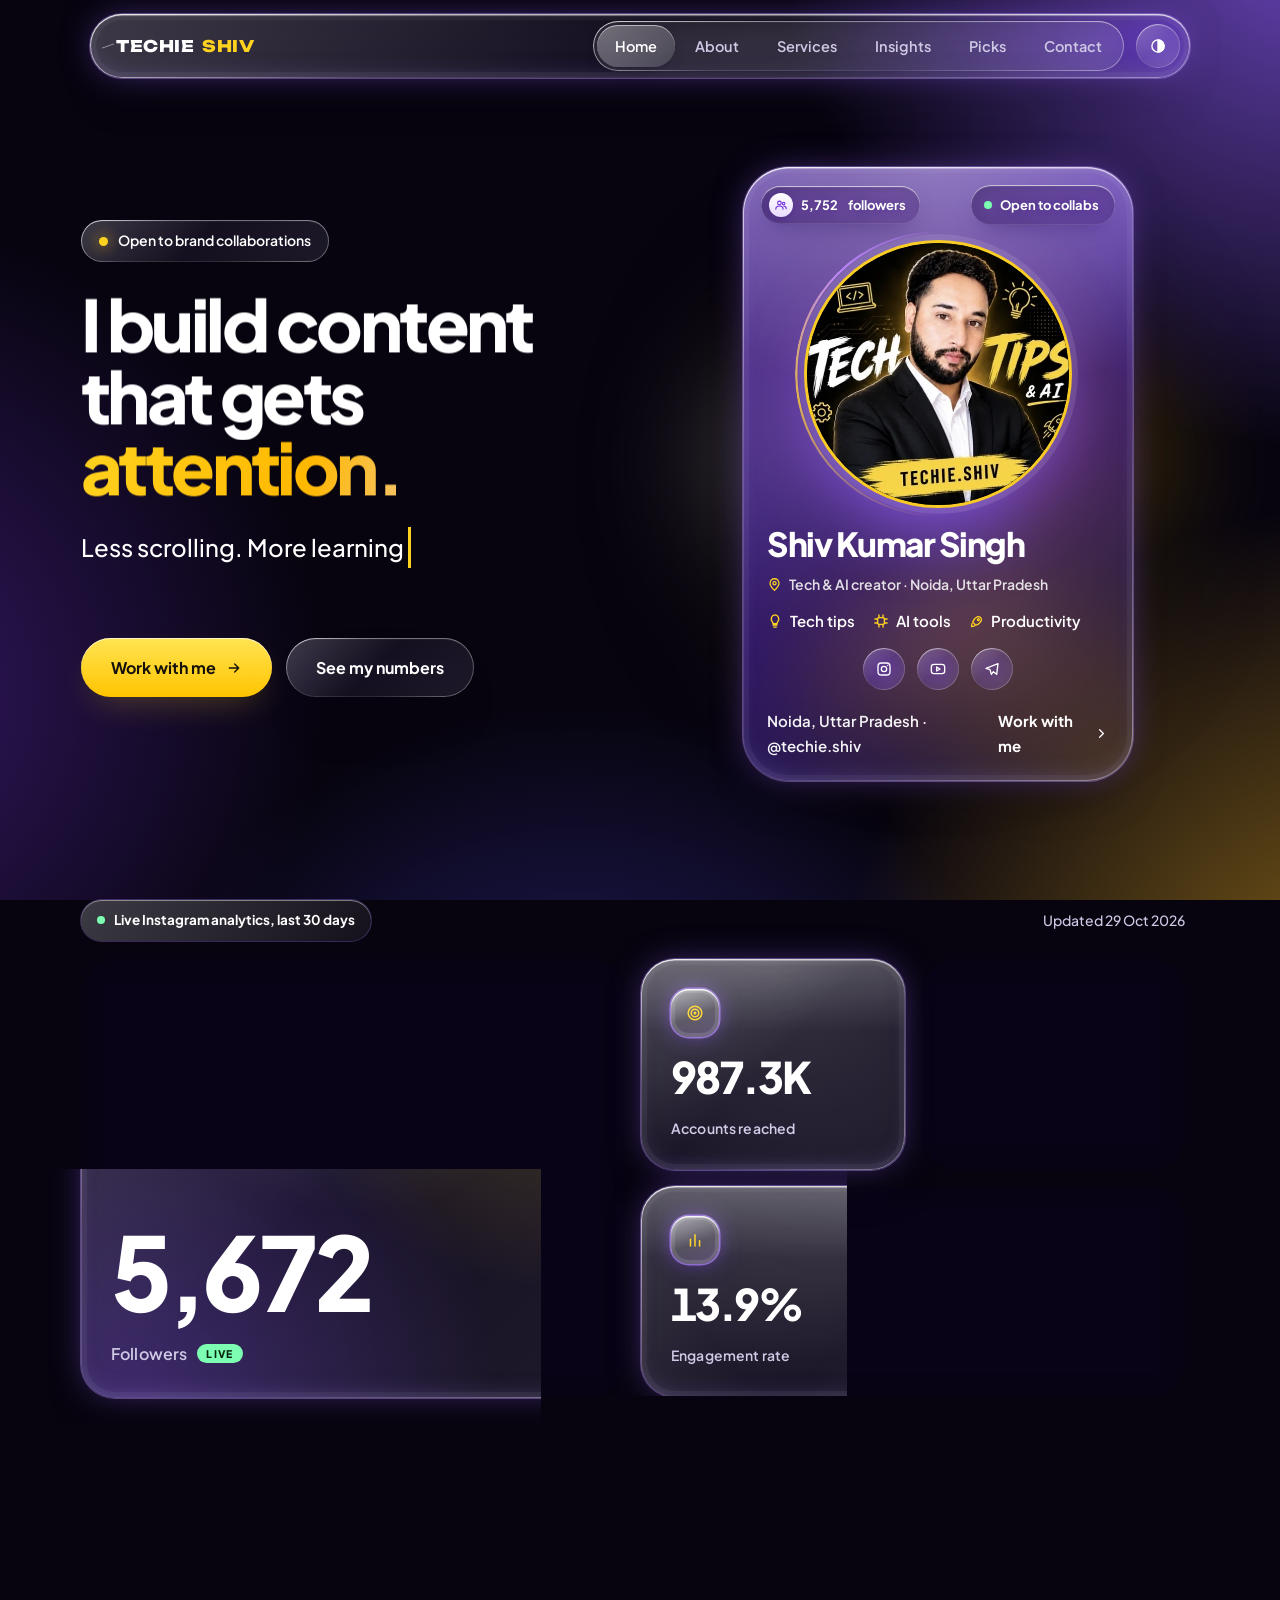
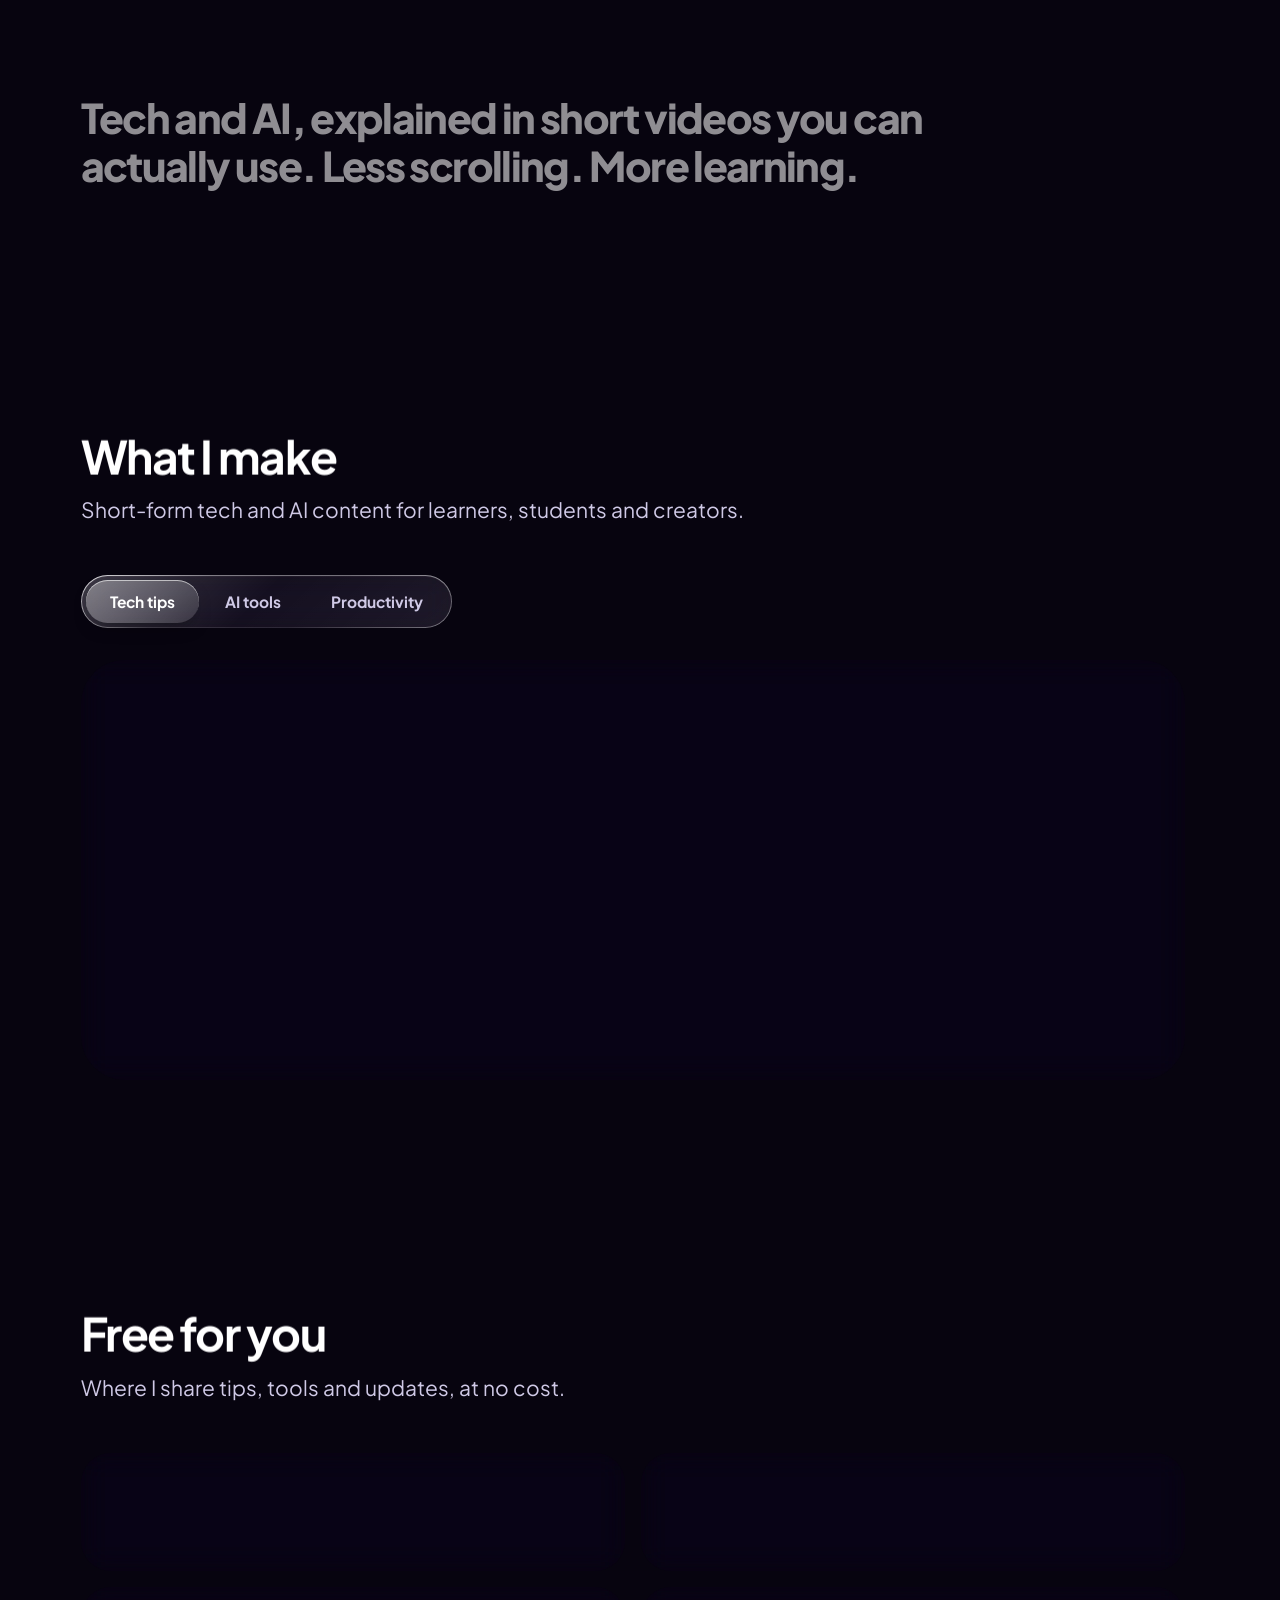
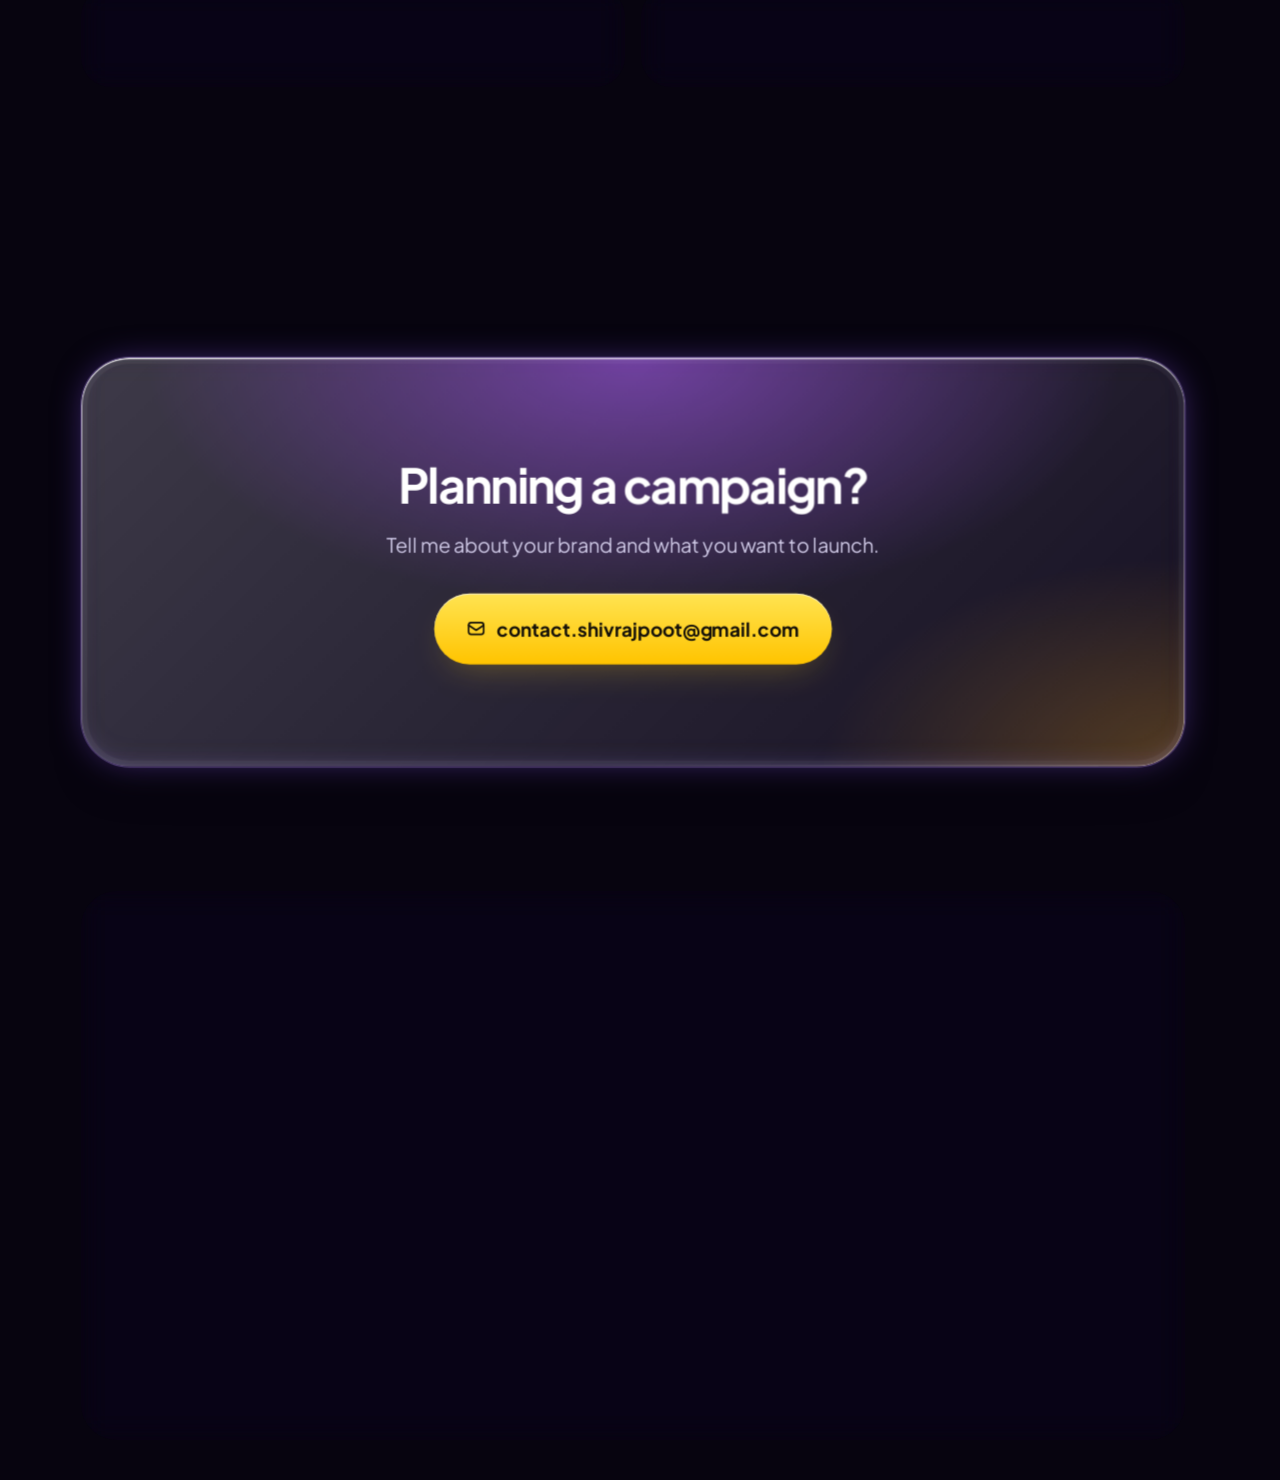
==== commit 1bf55501: "Add files via upload" ====
--- a/index.html
+++ b/index.html
@@ -554,6 +554,73 @@
   .feat,.kpi,.tile,.cta,.product,.panel,.comment,.pill{box-shadow:inset 0 1.5px 1px rgba(255,255,255,.7),inset 0 0 0 6px rgba(255,255,255,.045),inset 0 -10px 26px -12px rgba(167,139,250,.35),0 0 0 1px rgba(190,150,255,.38),0 0 30px -8px rgba(139,92,246,.5),0 20px 40px -24px rgba(0,0,0,.7)}
   :root[data-theme="light"] .feat,:root[data-theme="light"] .kpi,:root[data-theme="light"] .tile,:root[data-theme="light"] .cta,:root[data-theme="light"] .product,:root[data-theme="light"] .panel,:root[data-theme="light"] .comment,:root[data-theme="light"] .pill{box-shadow:inset 0 2px 1px rgba(255,255,255,.95),inset 0 0 0 6px rgba(255,255,255,.35),inset 0 -10px 24px -12px rgba(124,77,255,.25),0 0 0 1px rgba(150,110,255,.35),0 0 30px -8px rgba(124,77,255,.4),0 20px 40px -24px rgba(76,29,149,.4)}
 }
+
+/* ══════════ CONTRAST FIXES ══════════ */
+:root[data-theme="light"]{--tint-p:linear-gradient(150deg,#7C4DFF,#5B2BD6 62%,#6A38E3)}
+:root[data-theme="light"] .feat{background:linear-gradient(150deg,#7C4DFF,#5B2BD6 62%,#6A38E3)}
+:root[data-theme="dark"] .feat{background:linear-gradient(150deg,rgba(150,100,255,.62),rgba(80,40,190,.5) 58%,rgba(255,255,255,.1))}
+.feat-count,.pill-w{background:linear-gradient(135deg,rgba(20,6,60,.5),rgba(20,6,60,.34))!important;color:#fff!important}
+.pill-w:hover{background:linear-gradient(135deg,rgba(20,6,60,.62),rgba(20,6,60,.46))!important}
+.panel-num{color:rgba(255,255,255,.92);font-weight:800}
+.panel p{color:#fff}
+:root[data-theme="light"] .tile.t-a p,:root[data-theme="light"] .tile.t-a h3{color:#fff}
+.feat-meta,.feat-foot,.feat-loc{color:#fff}
+.feat-foot span{opacity:.95}
+.sf,.sf p,.sf-bar{color:var(--muted)}
+:root[data-theme="dark"]{--muted:#CFC9E6}
+:root[data-theme="light"]{--muted:#4B4668}
+
+/* ══════════ LIVE STATS: bento layout ══════════ */
+.kpis{display:grid;grid-template-columns:repeat(4,minmax(0,1fr));gap:16px}
+.kpi{position:relative;border-radius:34px;padding:clamp(20px,2.4vw,30px);min-height:clamp(150px,15vw,190px);justify-content:space-between;gap:18px;overflow:hidden}
+.kpi .k-ico{margin-bottom:0;width:48px;height:48px}
+.kpi strong{margin-top:auto;font-size:clamp(32px,3.4vw,46px);letter-spacing:-.05em;line-height:1}
+.kpi .k-l{font-size:14px;font-weight:600;color:var(--muted);letter-spacing:.01em}
+.kpi:nth-child(1){grid-column:span 2;grid-row:span 2;min-height:clamp(300px,31vw,390px);
+  background-image:radial-gradient(circle at 88% 12%,rgba(255,210,31,.22),transparent 46%),radial-gradient(circle at 10% 100%,rgba(139,92,246,.35),transparent 55%),linear-gradient(135deg,var(--g1),var(--g2) 48%,rgba(255,255,255,.09))}
+.kpi:nth-child(1) strong{font-size:clamp(56px,8vw,112px)}
+.kpi:nth-child(1) .k-l{font-size:16px}
+.kpi:nth-child(1) .k-l::after{content:"LIVE";margin-left:10px;padding:3px 9px;border-radius:999px;font-size:10.5px;font-weight:800;letter-spacing:.12em;color:#06260F;background:#7CFFB2;vertical-align:2px}
+.kpi:nth-child(4){grid-column:span 2}
+@media(max-width:899px){
+  .kpis{grid-template-columns:repeat(2,minmax(0,1fr));gap:12px}
+  .kpi:nth-child(1){grid-column:1/-1;grid-row:auto;min-height:220px}
+  .kpi:nth-child(1) strong{font-size:clamp(52px,16vw,84px)}
+  .kpi:nth-child(4){grid-column:1/-1}
+  .kpi{min-height:130px;border-radius:28px;padding:18px}
+  .kpi strong{font-size:clamp(30px,9vw,40px)}
+}
+.kpi-head{display:flex;flex-wrap:wrap;gap:8px 16px;align-items:center;justify-content:space-between;margin-bottom:18px}
+.live{display:inline-flex;align-items:center;gap:9px;padding:9px 16px;border-radius:999px;font-weight:700;font-size:13.5px;color:var(--text);
+  background:linear-gradient(135deg,var(--g1),var(--g2));box-shadow:inset 0 1px 0 var(--edge),0 0 0 1px rgba(170,130,255,.3)}
+.live .dot{width:8px;height:8px;border-radius:50%;background:#7CFFB2;box-shadow:0 0 0 0 rgba(124,255,178,.7);animation:pingdot 2s ease-out infinite}
+.updated{font-size:13.5px;color:var(--muted)}
+
+/* ══════════ PICKS PAGE ══════════ */
+.disc{margin-top:12px;max-width:62ch;font-size:13.5px;color:var(--muted);line-height:1.55}
+.filters{display:flex;flex-wrap:wrap;gap:10px;margin:0 0 26px}
+.filters button{border:0;cursor:pointer;font:inherit;font-weight:700;font-size:14px;padding:10px 18px;border-radius:999px;color:var(--text);
+  background:linear-gradient(135deg,var(--g1),var(--g2));box-shadow:inset 0 1px 0 var(--edge),0 0 0 1px rgba(170,130,255,.28);transition:background .3s,color .3s,scale .4s cubic-bezier(.22,1.3,.36,1)}
+.filters button:hover{scale:1.04}
+.filters button[aria-pressed="true"]{background:linear-gradient(180deg,#FFE452,#FFC400);color:#15110A;box-shadow:0 10px 24px -10px var(--glow-y),inset 0 1px 0 rgba(255,255,255,.7)}
+.thumb{position:relative}
+.p-badge{position:absolute;left:12px;top:12px;z-index:2;padding:5px 11px;border-radius:999px;font-size:11.5px;font-weight:800;letter-spacing:.04em;color:#fff;background:rgba(20,6,60,.62);box-shadow:inset 0 1px 0 rgba(255,255,255,.35);backdrop-filter:blur(8px);-webkit-backdrop-filter:blur(8px)}
+.p-badge.sp{background:linear-gradient(180deg,#FFE452,#FFC400);color:#15110A}
+.thumb.ph{display:grid;place-items:center;font-size:44px;font-weight:800;color:rgba(255,255,255,.9);background:linear-gradient(145deg,#8B5CF6,#4C1D95)}
+.p-note{font-size:12.5px;color:var(--muted);margin-top:-4px}
+
+/* ══════════ PHONES: lighter paint, same look ══════════ */
+@media (hover:none),(pointer:coarse){
+  html{-webkit-tap-highlight-color:transparent}
+  a,button,summary{touch-action:manipulation}
+  .kpi,.tile,.product,.comment,.brief>div,.panel,.row,.step,.res,.faq details,.sp-card,.chips span,.links,.handle,.status,.chart-card,.icon-btn,.ico,.btn-g,.about-card,.cta,.sf,.glass,.seg,.filters button{
+    -webkit-backdrop-filter:none!important;backdrop-filter:none!important}
+  .kpi,.tile:not(.t-a):not(.t-d),.product,.comment,.brief>div,.row,.step,.res,.faq details,.sp-card,.about-card,.cta,.sf,.glass{
+    background-color:rgba(255,255,255,.07)}
+  :root[data-theme="light"] .kpi,:root[data-theme="light"] .tile:not(.t-a):not(.t-d),:root[data-theme="light"] .product,:root[data-theme="light"] .comment,:root[data-theme="light"] .row,:root[data-theme="light"] .step,:root[data-theme="light"] .res,:root[data-theme="light"] .faq details,:root[data-theme="light"] .sp-card,:root[data-theme="light"] .about-card,:root[data-theme="light"] .cta,:root[data-theme="light"] .sf,:root[data-theme="light"] .glass{background-color:rgba(255,255,255,.45)}
+  .reveal{transition-duration:.6s!important}
+}
+.product .thumb.ph{background:linear-gradient(145deg,#8B5CF6,#4C1D95)!important;color:#fff!important;font-size:48px}
 
 /* ══════════ INNER PAGES ══════════ */
 .page{padding:clamp(124px,14vw,176px) 0 clamp(72px,10vw,120px);position:relative}
@@ -789,6 +856,9 @@
 @media(max-width:820px){.sub-band{grid-template-columns:1fr}.sub-form{min-width:0}}
 @media(max-width:420px){.sub-form{flex-direction:column}.sub-form input[type=email]{flex:none;width:100%}.sub-form .btn{width:100%}}
 @media(max-width:1000px){.links a{padding-inline:12px}}
+.sub-alt{display:flex;flex-wrap:wrap;gap:10px}
+.sub-alt .btn{padding:14px 22px;font-size:15px}
+@media(max-width:820px){.sub-alt{width:100%}.sub-alt .btn{flex:1 1 100%}}
 </style>
 </head>
 
@@ -816,7 +886,7 @@
         <a href="#/about" data-route="about">About</a>
   <a href="#/services" data-route="services">Services</a>
         <a href="#/insights" data-route="insights">Insights</a>
-        <a href="#/store" data-route="store">Store</a>
+        <a href="#/store" data-route="store">Picks</a>
         <a href="#/contact" data-route="contact">Contact</a>
       </div>
       <button class="icon-btn" id="themeToggle" type="button" aria-label="Switch light and dark theme"><i class="fas fa-circle-half-stroke"></i></button>
@@ -830,7 +900,7 @@
   <a href="#/about" data-route="about">About</a>
   <a href="#/services" data-route="services">Services</a>
   <a href="#/insights" data-route="insights">Insights</a>
-  <a href="#/store" data-route="store">Store</a>
+  <a href="#/store" data-route="store">Picks</a>
   <a href="#/contact" data-route="contact">Contact</a>
 </div>
 
@@ -922,7 +992,7 @@
         <a class="res glass" href="https://t.me/techie_shiv" target="_blank" rel="noopener"><span class="r-ico"><i class="fab fa-telegram-plane"></i></span><div><h3>Telegram channel</h3><p>Tips, tools and updates in one place. Join for the quickest updates.</p></div><i class="fas fa-arrow-right go"></i></a>
         <a class="res glass" href="https://www.instagram.com/techie.shiv/" target="_blank" rel="noopener"><span class="r-ico"><i class="fab fa-instagram"></i></span><div><h3>Instagram reels</h3><p>Short tech and AI tips in Hinglish. Easy to follow and quick to try.</p></div><i class="fas fa-arrow-right go"></i></a>
         <a class="res glass" href="https://www.youtube.com/@techie.shiv." target="_blank" rel="noopener"><span class="r-ico"><i class="fab fa-youtube"></i></span><div><h3>YouTube</h3><p>Videos for when you want to go a little deeper.</p></div><i class="fas fa-arrow-right go"></i></a>
-        <a class="res glass" href="#/store"><span class="r-ico"><i class="fas fa-tag"></i></span><div><h3>Recommended books</h3><p>Books I recommend, with links to buy.</p></div><i class="fas fa-arrow-right go"></i></a>
+        <a class="res glass" href="#/store"><span class="r-ico"><i class="fas fa-tag"></i></span><div><h3>My picks</h3><p>Products, tools and resources I recommend.</p></div><i class="fas fa-arrow-right go"></i></a>
       </div>
     </div>
   </section>
@@ -1065,13 +1135,15 @@
 </div>
 
 <!-- ═════════ STORE ═════════ -->
-<div class="view" id="view-store" data-desc="Books recommended by Techie Shiv. Affiliate links." data-title="Store" hidden>
+<div class="view" id="view-store" data-desc="Products, tools and resources recommended by Techie Shiv: affiliate picks, community essentials and brand partners." data-title="Picks" hidden>
   <section class="page">
     <div class="wrap">
       <div class="page-head">
-        <h2>Store</h2>
-        <p class="lead">Books I recommend. Tap Buy now to open the seller's page.</p>
-      </div>
+        <h2>My picks</h2>
+        <p class="lead">Products, tools and resources I recommend: affiliate picks, community essentials and brand partners.</p>
+        <p class="disc">Some links are affiliate or sponsored. If you buy through them I may earn a small commission, at no extra cost to you.</p>
+      </div>
+      <div id="filters" class="filters" hidden></div>
       <div id="catalog">
       <h3 class="sub" style="margin-top:0">Books</h3>
       <div class="products">
@@ -1143,12 +1215,13 @@
   <div class="wrap">
     <div class="sf glass">
       <div class="sub-band">
-        <div class="sub-copy"><h3>Get new tech tips first</h3><p>One short email when something worth knowing drops. No spam.</p></div>
-        <form id="subForm" class="sub-form" data-endpoint="" novalidate>
+        <div class="sub-copy"><h3 id="subH">Get new tech tips first</h3><p id="subP">One short email when something worth knowing drops. No spam.</p></div>
+        <form id="subForm" class="sub-form" novalidate>
           <input type="email" name="email" placeholder="Your email" aria-label="Email address" autocomplete="email" required>
           <input type="text" name="company" tabindex="-1" autocomplete="off" aria-hidden="true" class="hp">
           <button class="btn btn-y" type="submit">Subscribe</button>
         </form>
+        <div class="sub-alt" id="subAlt" hidden><a class="btn btn-y" href="https://t.me/techie_shiv" target="_blank" rel="noopener"><i class="fab fa-telegram-plane"></i> Join Telegram</a><a class="btn btn-g" href="https://www.instagram.com/techie.shiv/" target="_blank" rel="noopener"><i class="fab fa-instagram"></i> Follow on Instagram</a></div>
         <p class="sub-msg" id="subMsg" role="status" aria-live="polite"></p>
       </div>
       <div class="sf-grid">
@@ -1163,7 +1236,7 @@
         </div>
         <div class="sf-col" role="navigation" aria-label="Explore">
           <h4>Explore</h4>
-          <a href="#/home">Home</a><a href="#/about">About me</a><a href="#/insights">Insights</a><a href="#/store">Store</a>
+          <a href="#/home">Home</a><a href="#/about">About me</a><a href="#/insights">Insights</a><a href="#/store">Picks</a>
         </div>
         <div class="sf-col" role="navigation" aria-label="Work together">
           <h4>Work together</h4>
@@ -1385,21 +1458,27 @@
 })();
 
 
-/* ── STORE CATALOG: reads products.json (the built-in cards stay if the file is missing or empty) ── */
+/* ── PICKS CATALOG: reads products.json (built-in cards stay if the file is missing or empty) ── */
 (function(){
-  var box=document.getElementById('catalog'); if(!box) return;
+  var box=document.getElementById('catalog'), fbar=document.getElementById('filters'); if(!box) return;
   function safeUrl(u){ return typeof u==='string'&&/^https?:\/\//i.test(u); }
   function el(tag,cls,text){ var e=document.createElement(tag); if(cls) e.className=cls; if(text!=null) e.textContent=text; return e; }
   function money(v){ return typeof v==='number'?'₹'+v.toLocaleString('en-IN'):String(v); }
   function card(p){
-    var art=el('article','product'), th=el('div','thumb'), img=document.createElement('img');
-    img.src=p.image||''; img.alt=p.alt||p.name; img.loading='lazy'; img.decoding='async';
-    if(p.imageFallback){ img.onerror=function(){ img.onerror=null; img.src=p.imageFallback; }; }
-    th.appendChild(img); art.appendChild(th);
+    var art=el('article','product'), th=el('div','thumb');
+    if(p.image){
+      var img=document.createElement('img'); img.src=p.image; img.alt=p.alt||p.name; img.loading='lazy'; img.decoding='async';
+      var fail=function(){ img.remove(); th.className+=' ph'; th.insertBefore(document.createTextNode((p.name||'?').trim().charAt(0).toUpperCase()),th.firstChild); };
+      img.onerror=function(){ if(p.imageFallback){ img.onerror=fail; img.src=p.imageFallback; } else fail(); };
+      th.appendChild(img);
+    } else { th.className+=' ph'; th.textContent=(p.name||'?').trim().charAt(0).toUpperCase(); }
+    if(p.tag){ th.appendChild(el('span','p-badge'+(/sponsor|ad|partner/i.test(p.tag)?' sp':''),p.tag)); }
+    art.appendChild(th);
     var body=el('div','p-body');
     body.appendChild(el('div','p-tag',p.category||'Product'));
     body.appendChild(el('div','p-name',p.name));
     if(p.description) body.appendChild(el('p','p-desc',p.description));
+    if(p.note) body.appendChild(el('p','p-note',p.note));
     var foot=el('div','p-foot');
     if(p.price!==undefined&&p.price!==null&&p.price!==''){
       var price=el('div','price',money(p.price));
@@ -1407,7 +1486,7 @@
       foot.appendChild(price);
     }
     var buy=el('a','buy'); buy.href=p.link; buy.target='_blank'; buy.rel='noopener sponsored';
-    buy.appendChild(document.createTextNode('Buy now ')); buy.appendChild(el('i','fas fa-arrow-right'));
+    buy.appendChild(document.createTextNode((p.cta||'View')+' ')); buy.appendChild(el('i','fas fa-arrow-right'));
     foot.appendChild(buy); body.appendChild(foot); art.appendChild(body);
     return art;
   }
@@ -1419,16 +1498,29 @@
       var groups={}, order=[];
       list.forEach(function(p){ var c=p.category||'Products'; if(!groups[c]){ groups[c]=[]; order.push(c); } groups[c].push(p); });
       box.textContent='';
+      var secs={};
       order.forEach(function(c){
-        box.appendChild(el('h3','sub',c));
-        var grid=el('div','products');
-        groups[c].forEach(function(p){ grid.appendChild(card(p)); });
-        box.appendChild(grid);
+        var sec=el('div','pick-sec'); sec.appendChild(el('h3','sub',c));
+        var grid=el('div','products'); groups[c].forEach(function(p){ grid.appendChild(card(p)); });
+        sec.appendChild(grid); box.appendChild(sec); secs[c]=sec;
       });
+      if(fbar&&order.length>1){
+        fbar.hidden=false; fbar.textContent='';
+        ['All'].concat(order).forEach(function(c,k){
+          var b=el('button',null,c); b.type='button'; b.setAttribute('aria-pressed',k===0?'true':'false');
+          b.addEventListener('click',function(){
+            fbar.querySelectorAll('button').forEach(function(x){ x.setAttribute('aria-pressed',x===b?'true':'false'); });
+            order.forEach(function(o){ secs[o].hidden=(c!=='All'&&o!==c); });
+          });
+          fbar.appendChild(b);
+        });
+      }
       if(window.__prepare) window.__prepare(box);
+      if(window.ScrollTrigger) setTimeout(function(){ ScrollTrigger.refresh(); },250);
     })
     .catch(function(){ /* keep the built-in cards */ });
 })();
+
 
 
 /* ── STAGE: smooth scroll, soft page transitions, tabs, glass light, calm parallax ── */
@@ -1661,7 +1753,7 @@
       var wd=$$('.wd',big);
       ScrollTrigger.create({trigger:big,start:'top 82%',end:'bottom 52%',scrub:true,onUpdate:function(self){
         var lit=clamp(self.progress*1.1,0,1)*wd.length;
-        wd.forEach(function(el,i){ el.style.opacity=(.4+.6*clamp(lit-i,0,1)).toFixed(3); });
+        wd.forEach(function(el,i){ el.style.opacity=(.55+.45*clamp(lit-i,0,1)).toFixed(3); });
       }});
     }
 
@@ -1719,18 +1811,6 @@
       var mk=gsap.quickTo(mt,'skewX',{duration:.5,ease:'power3.out'}), mb;
       lenis.on('scroll',function(e){ mk(clamp(e.velocity*.6,-10,10)); clearTimeout(mb); mb=setTimeout(function(){ mk(0); },120); });
     }
-    /* sparklines draw in on each stat card */
-    var shapes=[[28,24,26,18,20,10,12,4],[30,26,28,20,22,16,12,6],[26,28,20,22,14,16,8,5],[22,26,18,24,12,14,10,3]];
-    $$('.kpi').forEach(function(k,i){
-      var s=shapes[i%4], pts=s.map(function(y,j){ return [j*(96/7),y]; });
-      var d='M'+pts.map(function(p){ return p[0].toFixed(1)+' '+p[1]; }).join(' L');
-      var svg=document.createElementNS('http://www.w3.org/2000/svg','svg'); svg.setAttribute('class','spark'); svg.setAttribute('viewBox','0 0 96 38'); svg.setAttribute('aria-hidden','true');
-      svg.innerHTML='<path d="'+d+'"/>';
-      k.appendChild(svg);
-      var p=svg.firstChild, L=p.getTotalLength?p.getTotalLength():120;
-      gsap.set(p,{strokeDasharray:L,strokeDashoffset:L});
-      ScrollTrigger.create({trigger:k,start:'top 88%',once:true,onEnter:function(){ gsap.to(p,{strokeDashoffset:0,duration:1.6,ease:'power2.inOut',delay:.15+i*.12}); }});
-    });
     /* cursor dot + ring */
     if(fine){
       var c1=document.createElement('div'), c2=document.createElement('div'); c1.id='cur'; c2.id='cur2'; document.body.appendChild(c2); document.body.appendChild(c1);
@@ -1834,18 +1914,20 @@
 </script><script>
 (function(){
   var a=document.getElementById('aboutImg'), h=document.querySelector('.feat-photo img'); if(a&&h) a.src=h.src;
-  var f=document.getElementById('subForm'), m=document.getElementById('subMsg'); if(!f) return;
-  var MAIL="contact.shivrajpoot@gmail.com";
-  f.addEventListener('submit',function(e){
-    e.preventDefault();
-    var email=(f.email.value||'').trim(); if(f.company&&f.company.value) return;
-    if(!/^[^\s@]+@[^\s@]+\.[^\s@]+$/.test(email)){ m.textContent='Please enter a valid email address.'; return; }
-    var ep=f.getAttribute('data-endpoint');
-    if(!ep){ m.textContent='Opening your email app to confirm your subscription…'; location.href='mailto:'+MAIL+'?subject='+encodeURIComponent('Subscribe me')+'&body='+encodeURIComponent('Please add this email to your list: '+email); return; }
-    var btn=f.querySelector('button'); btn.disabled=true; m.textContent='Subscribing…';
-    var fd=new FormData(); fd.append('email',email);
-    fetch(ep,{method:'POST',body:fd,headers:{Accept:'application/json'}}).then(function(r){ if(!r.ok) throw 0; f.reset(); m.textContent='You are in. Thank you!'; }).catch(function(){ m.textContent='Something went wrong. Please try again or email me.'; }).then(function(){ btn.disabled=false; });
-  });
+  var f=document.getElementById('subForm'), m=document.getElementById('subMsg'), alt=document.getElementById('subAlt'); if(!f) return;
+  function noEmail(){ f.hidden=true; alt.hidden=false; var h=document.getElementById('subH'), p=document.getElementById('subP'); if(h) h.textContent='Never miss a new tip'; if(p) p.textContent='Join my Telegram channel for instant updates, or follow me on Instagram.'; }
+  fetch('config.json?v='+Date.now(),{cache:'no-store'}).then(function(r){ if(!r.ok) throw 0; return r.json(); }).then(function(c){
+    var sc=(c&&c.subscribe)||{}; if(!sc.action||!/^https:\/\//i.test(sc.action)){ noEmail(); return; }
+    var fr=document.createElement('iframe'); fr.name='subFrame'; fr.hidden=true; fr.title='subscribe'; document.body.appendChild(fr);
+    f.action=sc.action; f.method='post'; f.target='subFrame'; f.querySelector('input[type=email]').name=sc.field||'email';
+    Object.keys(sc.hidden||{}).forEach(function(k){ var i=document.createElement('input'); i.type='hidden'; i.name=k; i.value=sc.hidden[k]; f.appendChild(i); });
+    f.addEventListener('submit',function(e){
+      var email=(f.querySelector('input[type=email]').value||'').trim();
+      if((f.company&&f.company.value)||!/^[^\s@]+@[^\s@]+\.[^\s@]+$/.test(email)){ e.preventDefault(); if(!(f.company&&f.company.value)) m.textContent='Please enter a valid email address.'; return; }
+      m.textContent='Subscribing…';
+      setTimeout(function(){ m.textContent='Thank you! Please check your inbox to confirm your email.'; f.reset(); },1200);
+    });
+  }).catch(noEmail);
 })();
 </script></body>
 </html>
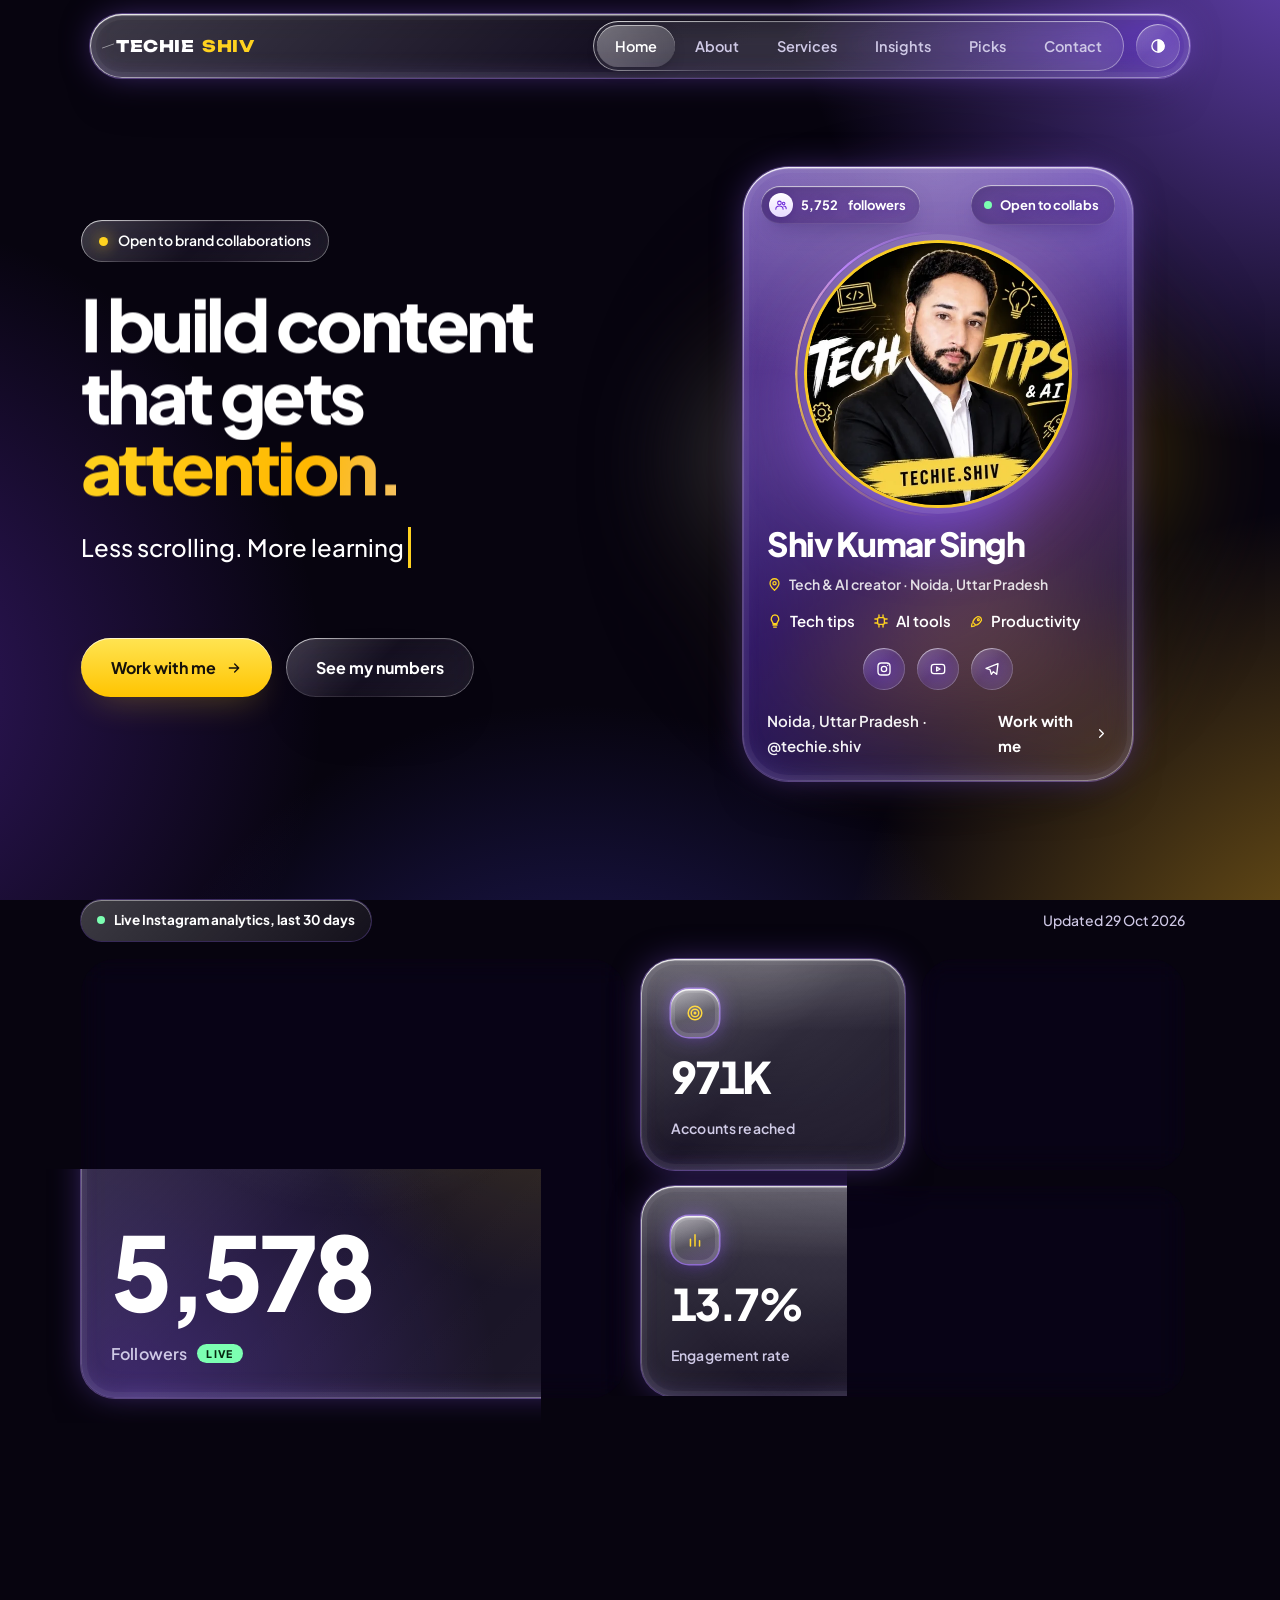
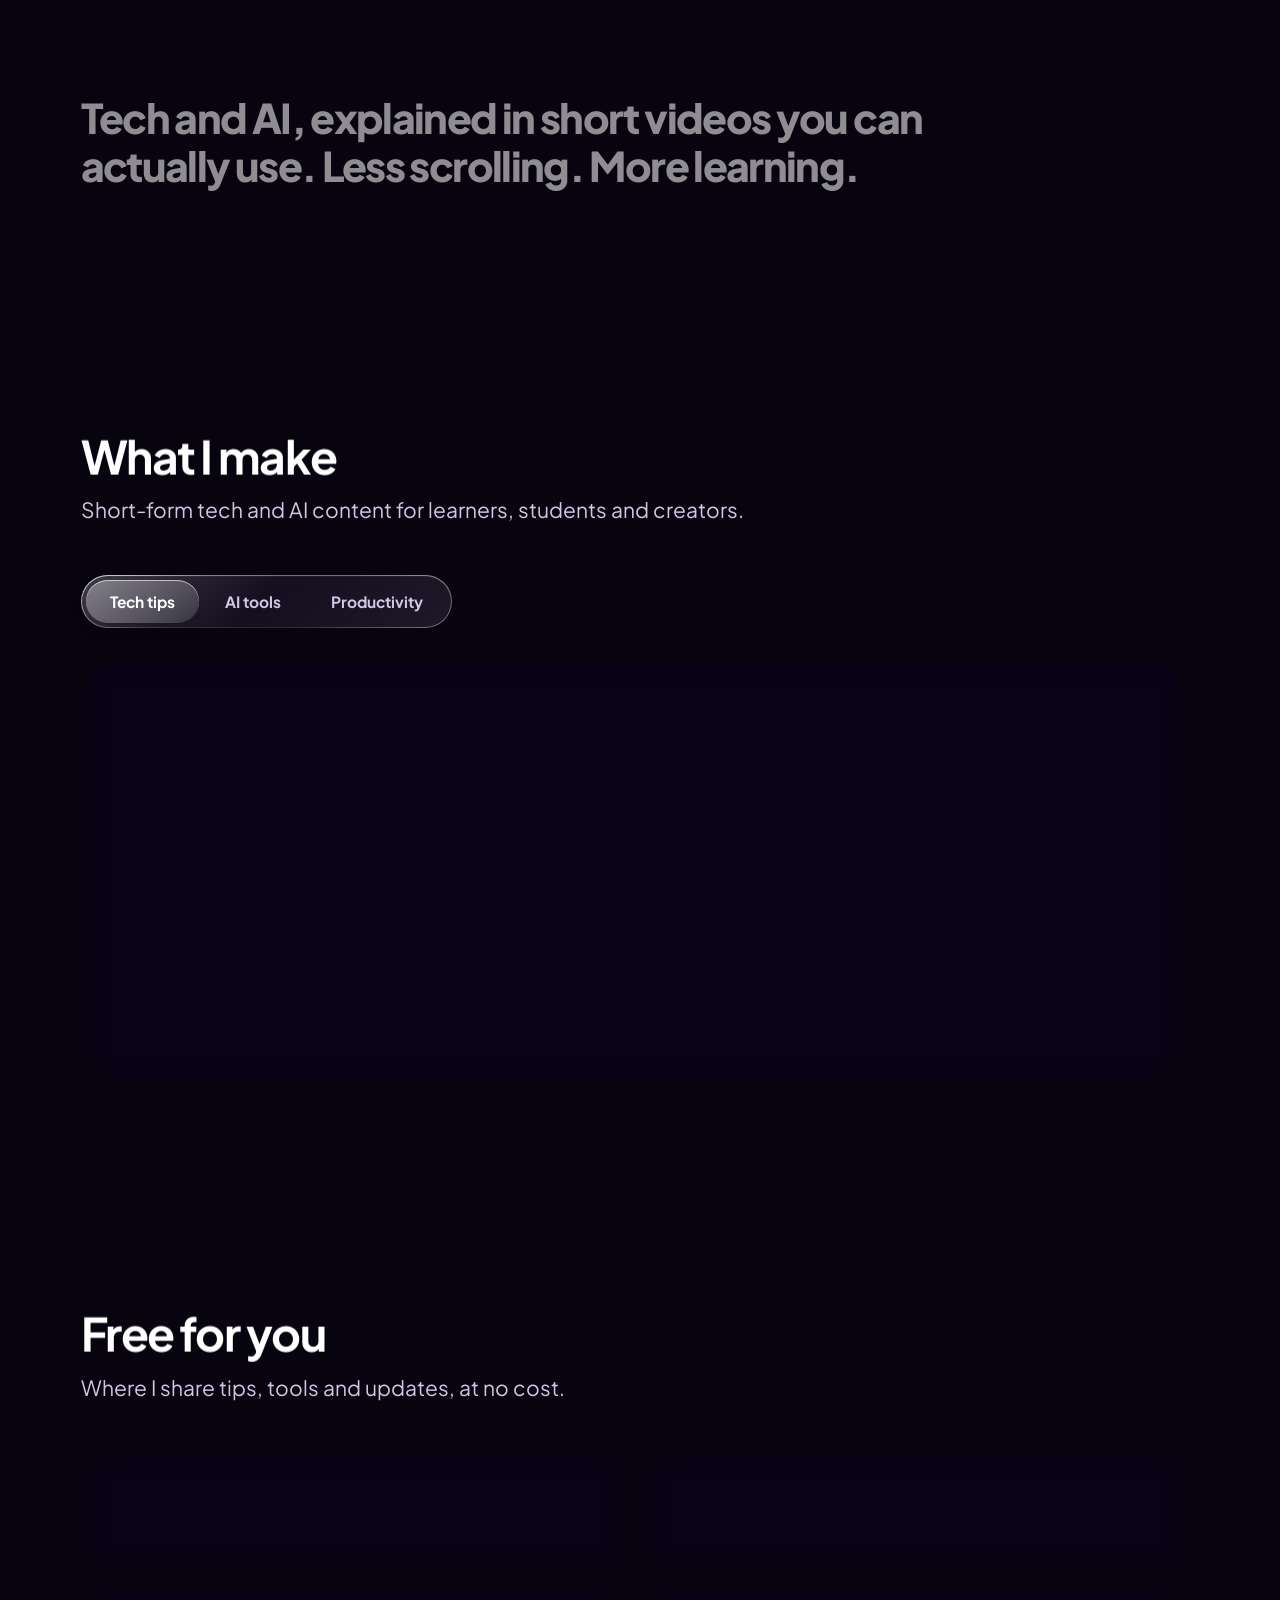
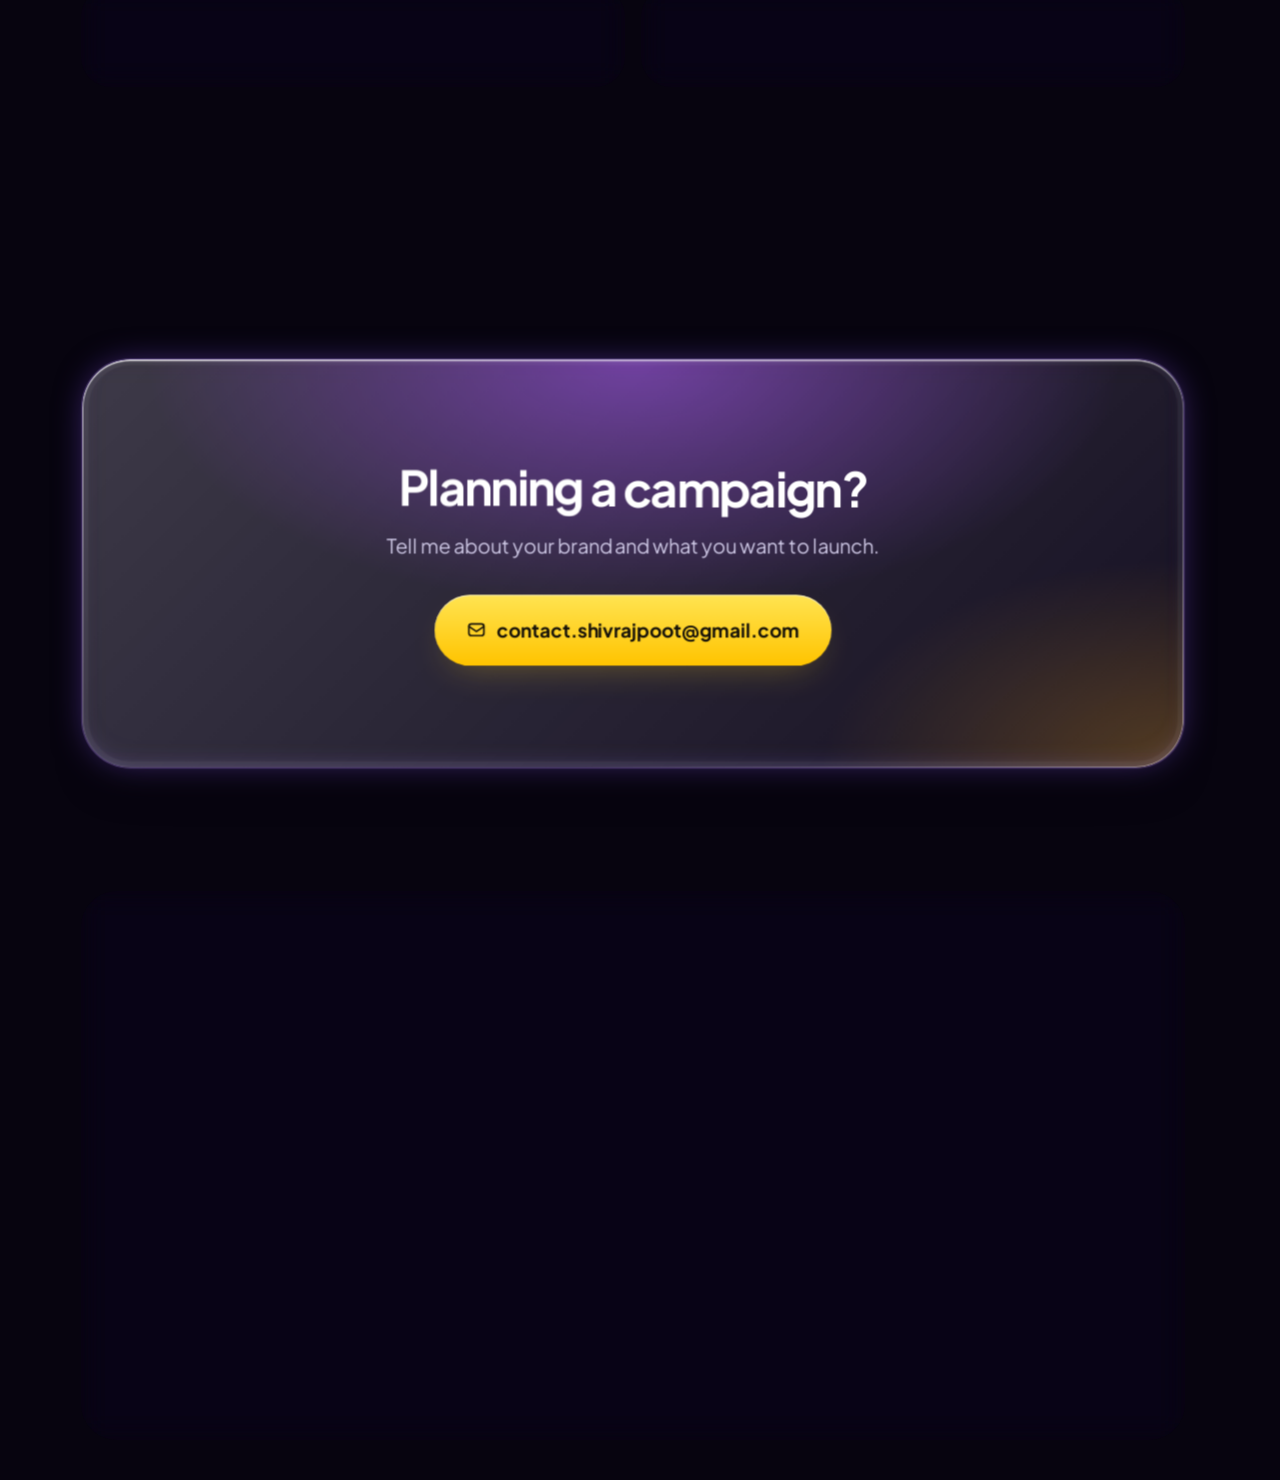
==== commit 13eeeb1b: "Add files via upload" ====
--- a/index.html
+++ b/index.html
@@ -1916,7 +1916,7 @@
   var a=document.getElementById('aboutImg'), h=document.querySelector('.feat-photo img'); if(a&&h) a.src=h.src;
   var f=document.getElementById('subForm'), m=document.getElementById('subMsg'), alt=document.getElementById('subAlt'); if(!f) return;
   function noEmail(){ f.hidden=true; alt.hidden=false; var h=document.getElementById('subH'), p=document.getElementById('subP'); if(h) h.textContent='Never miss a new tip'; if(p) p.textContent='Join my Telegram channel for instant updates, or follow me on Instagram.'; }
-  fetch('config.json?v='+Date.now(),{cache:'no-store'}).then(function(r){ if(!r.ok) throw 0; return r.json(); }).then(function(c){
+  fetch('subscribe.json?v='+Date.now(),{cache:'no-store'}).then(function(r){ if(!r.ok) throw 0; return r.json(); }).then(function(c){
     var sc=(c&&c.subscribe)||{}; if(!sc.action||!/^https:\/\//i.test(sc.action)){ noEmail(); return; }
     var fr=document.createElement('iframe'); fr.name='subFrame'; fr.hidden=true; fr.title='subscribe'; document.body.appendChild(fr);
     f.action=sc.action; f.method='post'; f.target='subFrame'; f.querySelector('input[type=email]').name=sc.field||'email';
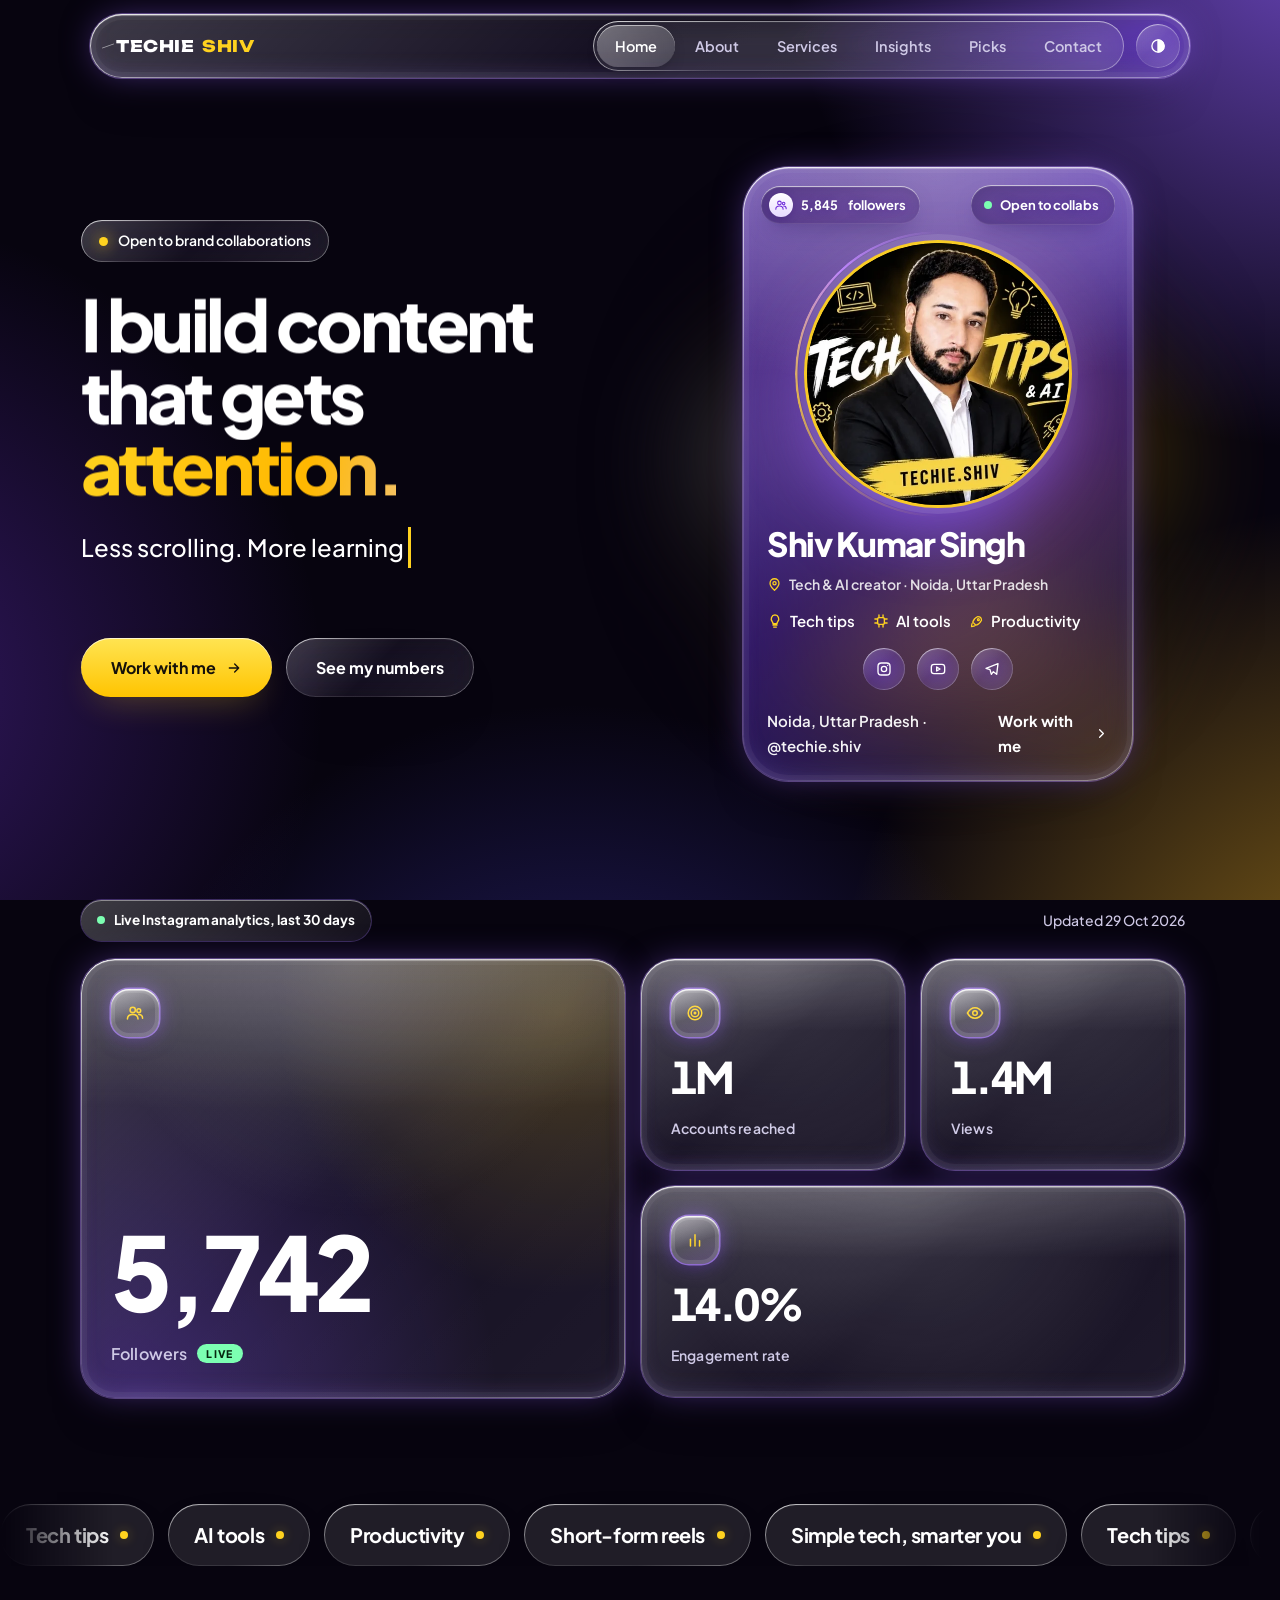
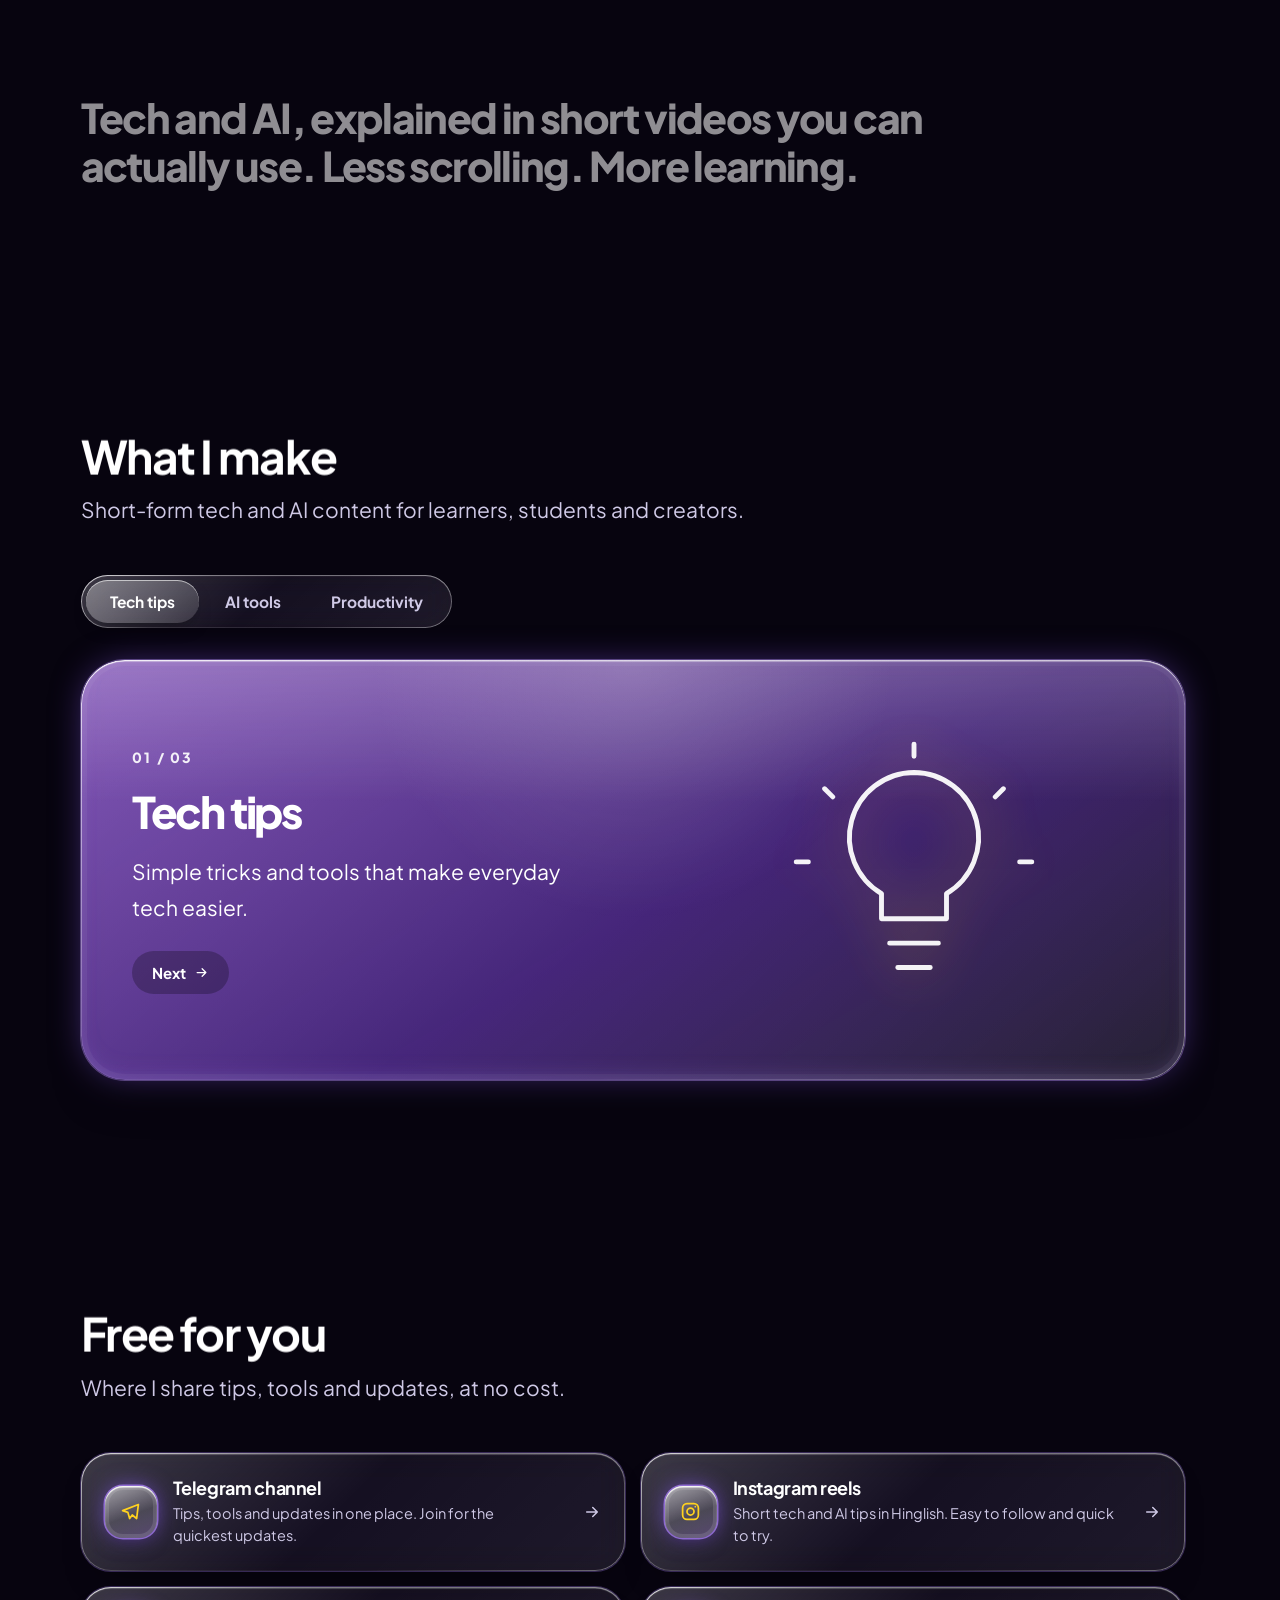
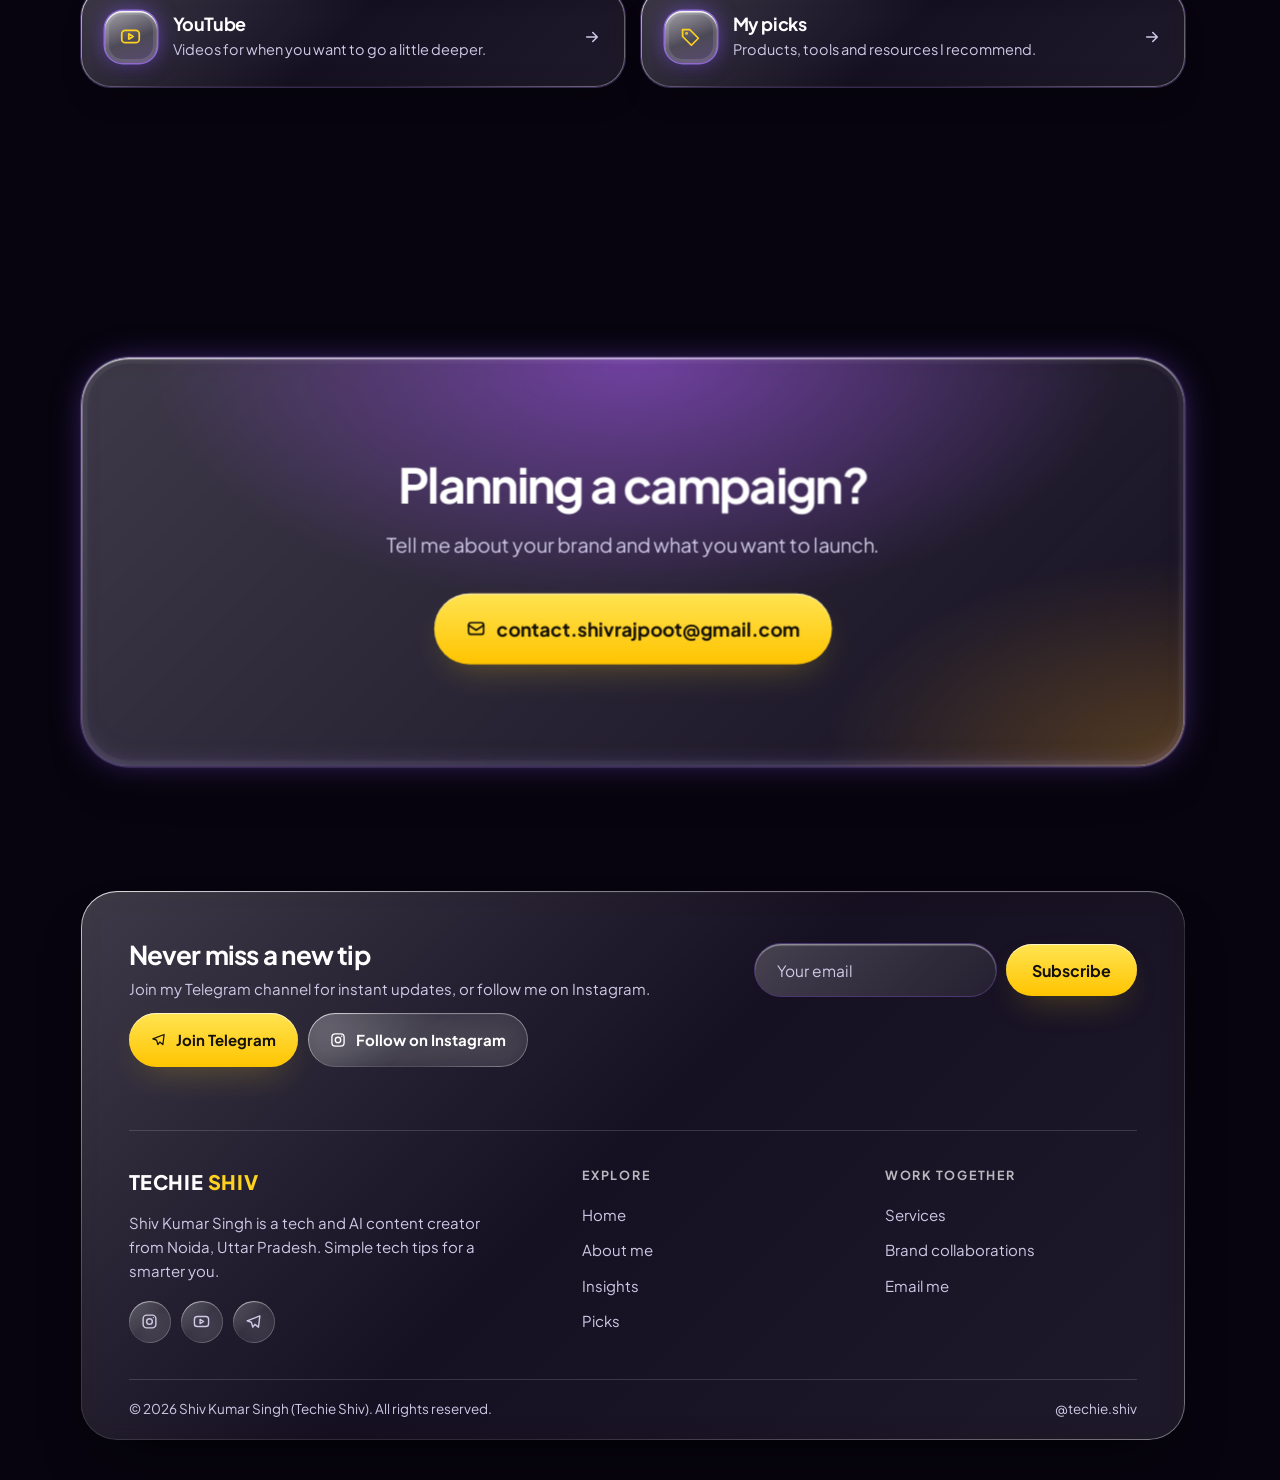
==== commit cf68f243: "Add files via upload" ====
--- a/index.html
+++ b/index.html
@@ -1548,7 +1548,13 @@
     gsap.ticker.add(function(t){ lenis.raf(t*1000); });
     gsap.ticker.lagSmoothing(0);
   });
-  function scrollTop(){ if(lenis) lenis.scrollTo(0,{immediate:true,force:true}); else window.scrollTo(0,0); }
+  try{ history.scrollRestoration='manual'; }catch(e){}
+  function scrollTop(){
+    function hard(){ window.scrollTo(0,0); document.documentElement.scrollTop=0; document.body.scrollTop=0; }
+    if(lenis) lenis.scrollTo(0,{immediate:true,force:true});
+    hard(); requestAnimationFrame(hard); setTimeout(hard,80);
+  }
+  function softTop(){ if(lenis) lenis.scrollTo(0,{duration:1}); else window.scrollTo({top:0,behavior:reduced?'auto':'smooth'}); }
 
   /* colour field: follows the mouse a little and drifts with scroll */
   safe('bg',function(){
@@ -1678,7 +1684,8 @@
   }
   function go(name,push){
     if(names.indexOf(name)<0) name='home';
-    if(name===current||busy){ setMenu(false); return; }
+    if(busy){ setMenu(false); return; }
+    if(name===current){ setMenu(false); softTop(); return; }
     function pushIt(){ if(push){ try{ history.pushState({page:name},'','#/'+name); }catch(e){} } }
     if(!anim){ show(name); pushIt(); return; }
     busy=true; setMenu(false);
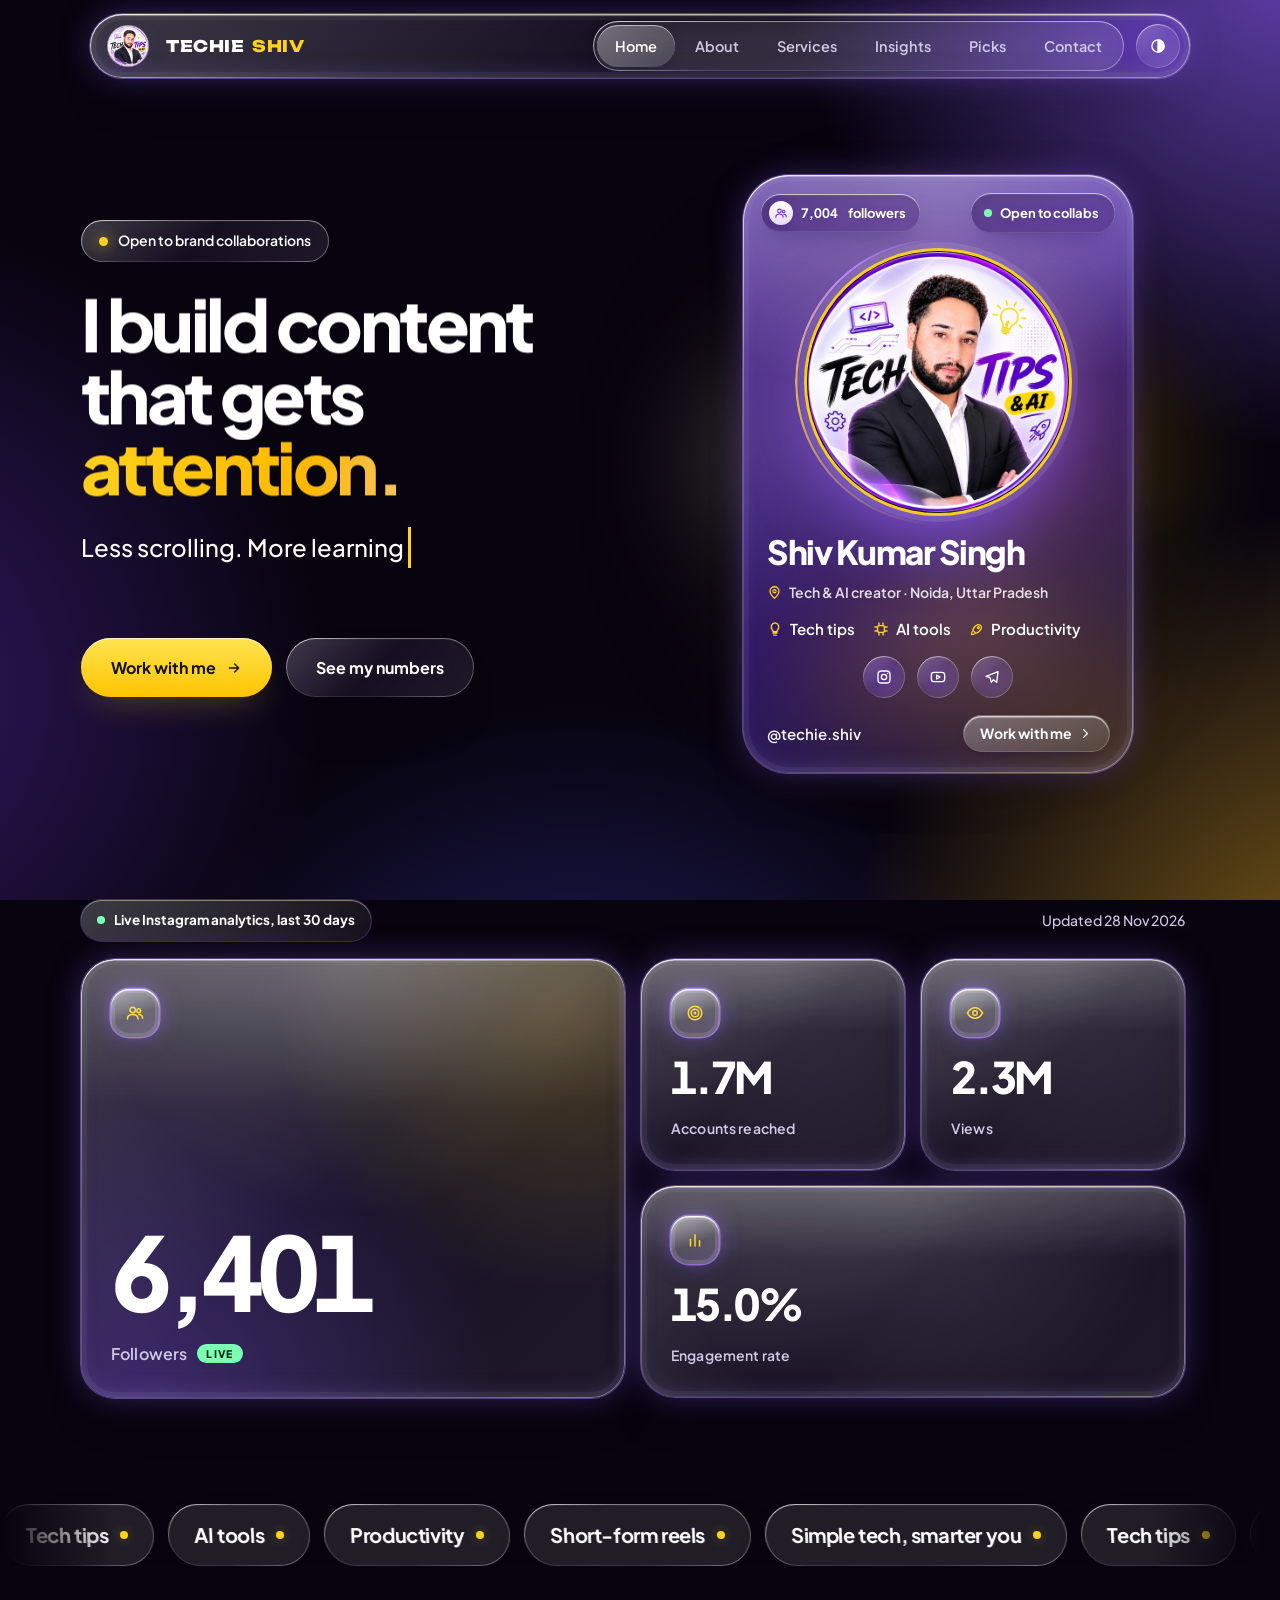
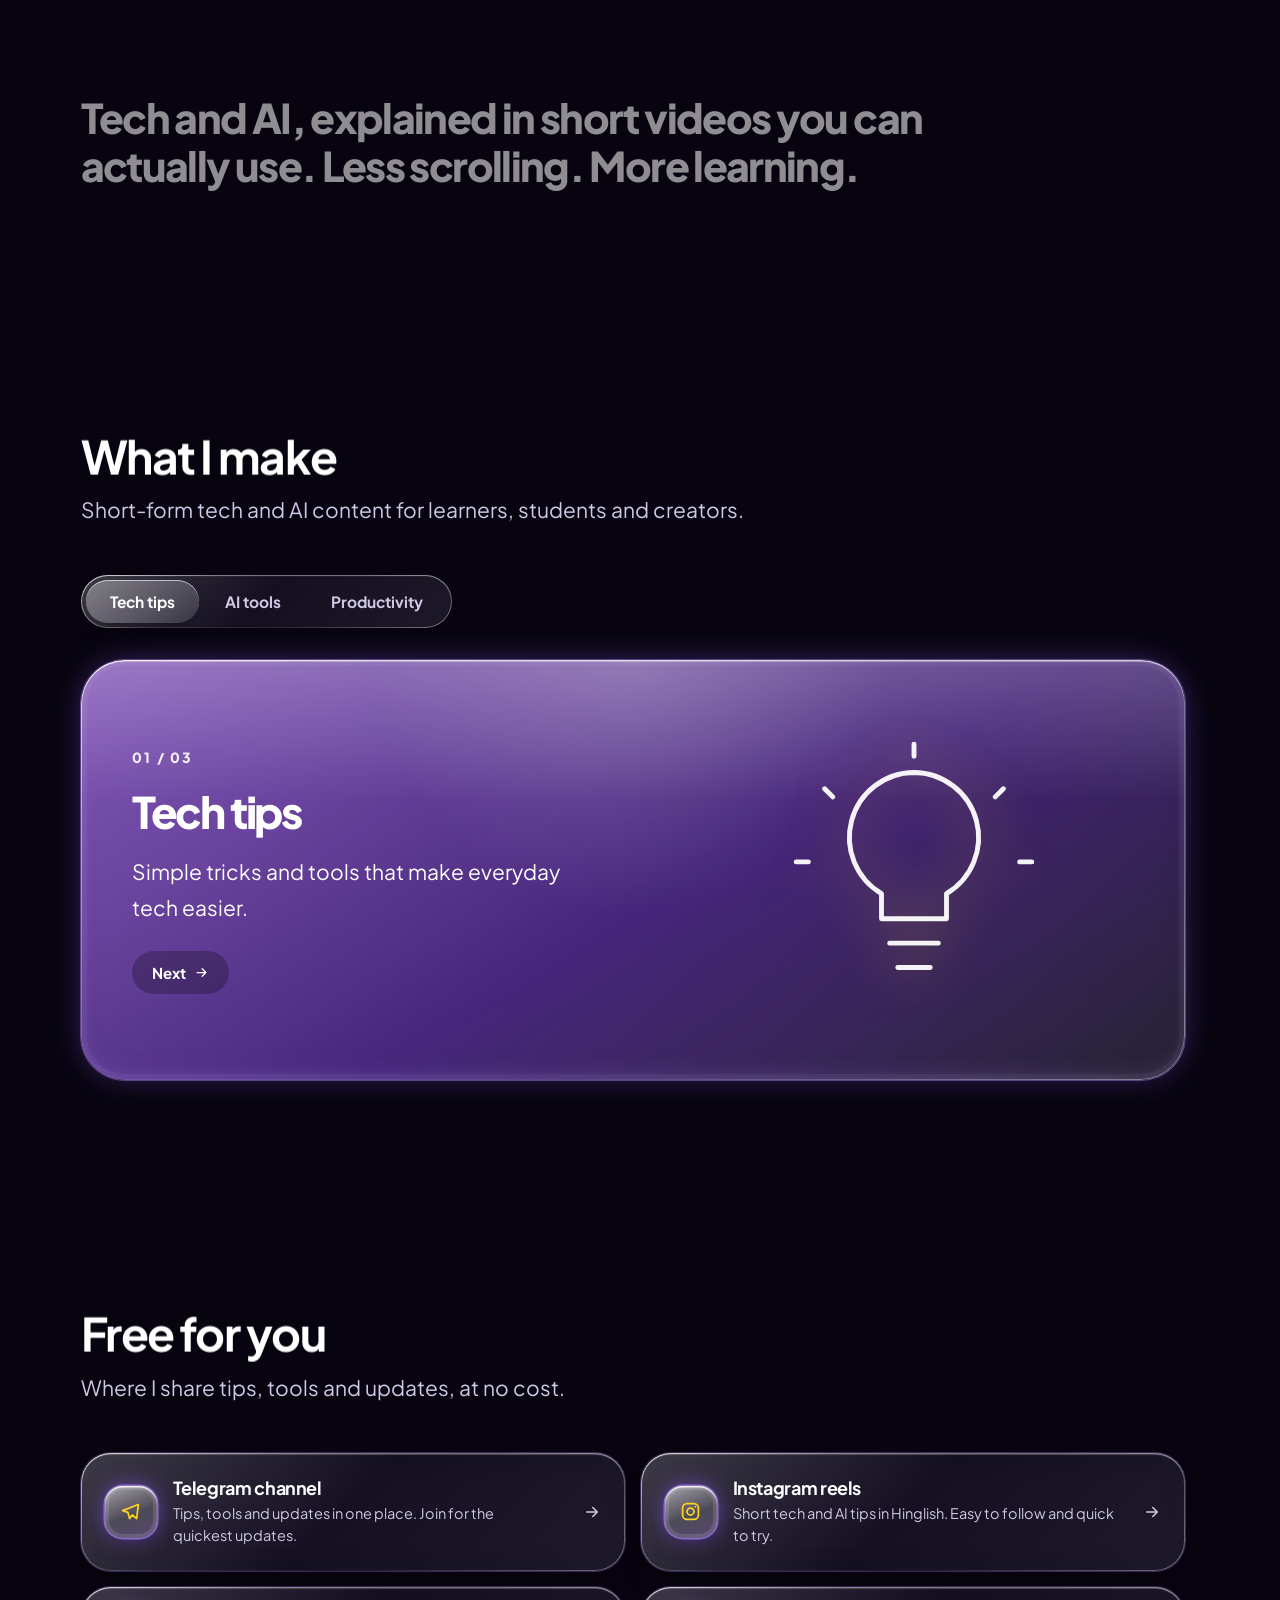
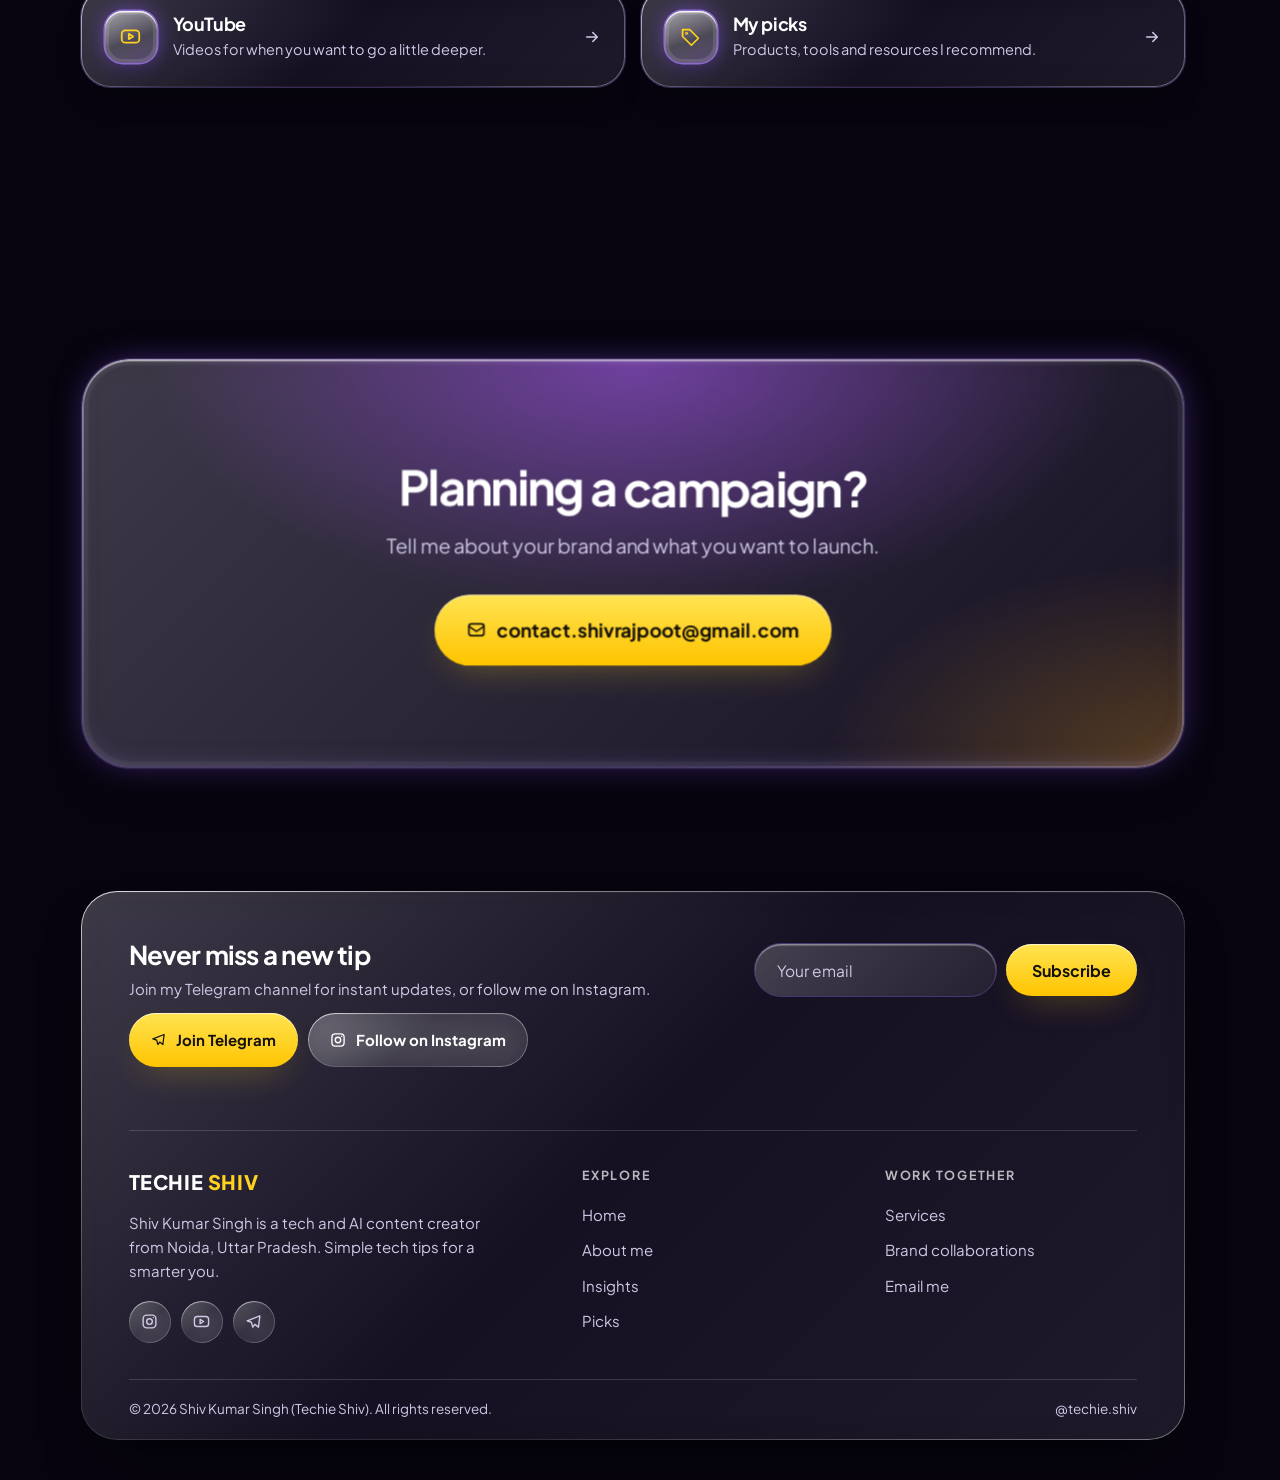
==== commit bea72ac1: "Add files via upload" ====
--- a/index.html
+++ b/index.html
@@ -12,7 +12,9 @@
 <meta property="og:title" content="Techie Shiv — Think Tech. Think Shiv.">
 <meta property="og:description" content="Tech and AI content creator. Short-form tips, AI tools and productivity. Open to brand collaborations.">
 <meta name="twitter:card" content="summary">
-<link rel="icon" href="[data-uri]">
+<link rel="icon" type="image/png" sizes="192x192" href="favicon.png">
+<link rel="icon" type="image/png" sizes="64x64" href="[data-uri]">
+<link rel="apple-touch-icon" href="apple-touch-icon.png">
 <script type="application/ld+json">
 {"@context":"https://schema.org","@type":"Person","name":"Shiv Kumar Singh","alternateName":"Techie Shiv","jobTitle":"Tech and AI content creator","address":{"@type":"PostalAddress","addressLocality":"Noida","addressRegion":"Uttar Pradesh","addressCountry":"IN"},"url":"https://techieshiv.workers.dev/",
  "description":"Tech and AI content creator sharing short-form tips, AI tools and productivity.",
@@ -859,6 +861,19 @@
 .sub-alt{display:flex;flex-wrap:wrap;gap:10px}
 .sub-alt .btn{padding:14px 22px;font-size:15px}
 @media(max-width:820px){.sub-alt{width:100%}.sub-alt .btn{flex:1 1 100%}}
+
+/* ══════════ v15: nav photo is always visible (no flip), tidy profile-card footer ══════════ */
+.logo .ava{width:40px!important;height:40px!important;margin-right:10px!important;opacity:1!important;translate:0 0!important;scale:1!important;rotate:0deg!important;
+  transition:scale .35s cubic-bezier(.22,1,.36,1)!important;border-radius:50%!important;background:#fff}
+html.scrolled .logo .ava{width:40px!important;margin-right:10px!important;scale:1!important;rotate:0deg!important}
+.logo:hover .ava{scale:1.06!important}
+@media(max-width:640px){.logo .ava,html.scrolled .logo .ava{width:36px!important;height:36px!important;margin-right:8px!important}}
+.feat-foot{gap:10px;flex-wrap:nowrap}
+.feat-foot span{flex:1 1 auto;min-width:0;white-space:nowrap;overflow:hidden;text-overflow:ellipsis}
+.feat-foot a{flex:none;white-space:nowrap;padding:10px 16px;border-radius:999px;font-size:14px;line-height:1;
+  background:linear-gradient(160deg,rgba(255,255,255,.3),rgba(255,255,255,.1));
+  box-shadow:inset 0 1.5px 1px rgba(255,255,255,.7),0 0 0 1px rgba(255,255,255,.3),0 8px 18px -10px rgba(20,6,60,.6)}
+.feat-foot a:hover{background:linear-gradient(160deg,rgba(255,255,255,.42),rgba(255,255,255,.16))}
 </style>
 </head>
 
@@ -878,7 +893,7 @@
 <a class="skip" href="#main">Skip to content</a>
 <nav>
   <div class="pill">
-    <a class="logo" href="#/home" aria-label="Techie Shiv, home"><span class="ava" aria-hidden="true"><img src="[data-uri]" alt="" width="40" height="40" decoding="async"></span><span class="lt">TECHIE</span><span class="ls">SHIV</span></a>
+    <a class="logo" href="#/home" aria-label="Techie Shiv, home"><span class="ava" aria-hidden="true"><img src="[data-uri]" alt="" width="40" height="40" decoding="async"></span><span class="lt">TECHIE</span><span class="ls">SHIV</span></a>
     <div class="nav-r">
       <div class="links" id="links">
         <span class="ind" aria-hidden="true"></span>
@@ -927,7 +942,7 @@
             <span class="feat-count"><i class="fas fa-user-group"></i><b data-stat="followers" data-format="full" data-val="3875">3,875</b>&nbsp;followers</span>
             <a class="pill-w" href="#/contact"><span class="pdot"></span>Open to collabs</a>
           </div>
-          <div class="photo-wrap"><span class="spin"></span><div class="feat-photo"><img src="[data-uri]" width="600" height="600" decoding="async" fetchpriority="high" alt="Shiv Kumar Singh, Techie Shiv"></div></div>
+          <div class="photo-wrap"><span class="spin"></span><div class="feat-photo"><img src="[data-uri]" width="600" height="600" decoding="async" fetchpriority="high" alt="Shiv Kumar Singh, Techie Shiv"></div></div>
           <div class="feat-body">
             <h3>Shiv Kumar Singh</h3>
             <div class="feat-loc"><i class="fas fa-location-dot"></i>Tech &amp; AI creator · Noida, Uttar Pradesh</div>
@@ -938,7 +953,7 @@
           <a class="ico" href="https://www.youtube.com/@techie.shiv." target="_blank" rel="noopener" aria-label="YouTube" title="YouTube"><i class="fab fa-youtube"></i></a>
           <a class="ico" href="https://t.me/techie_shiv" target="_blank" rel="noopener" aria-label="Telegram" title="Telegram"><i class="fab fa-telegram-plane"></i></a>
         </div>
-          <div class="feat-foot"><span>Noida, Uttar Pradesh &middot; @techie.shiv</span><a href="#/services">Work with me <i class="fas fa-chevron-right"></i></a></div>
+          <div class="feat-foot"><span>@techie.shiv</span><a href="#/services">Work with me <i class="fas fa-chevron-right"></i></a></div>
         </article>
         <div class="side side-r"><i class="fas fa-chart-simple"></i><small>Engagement rate</small><b data-stat="engagement" data-format="percent" data-val="10.7">10.7%</b></div>
       </div>
